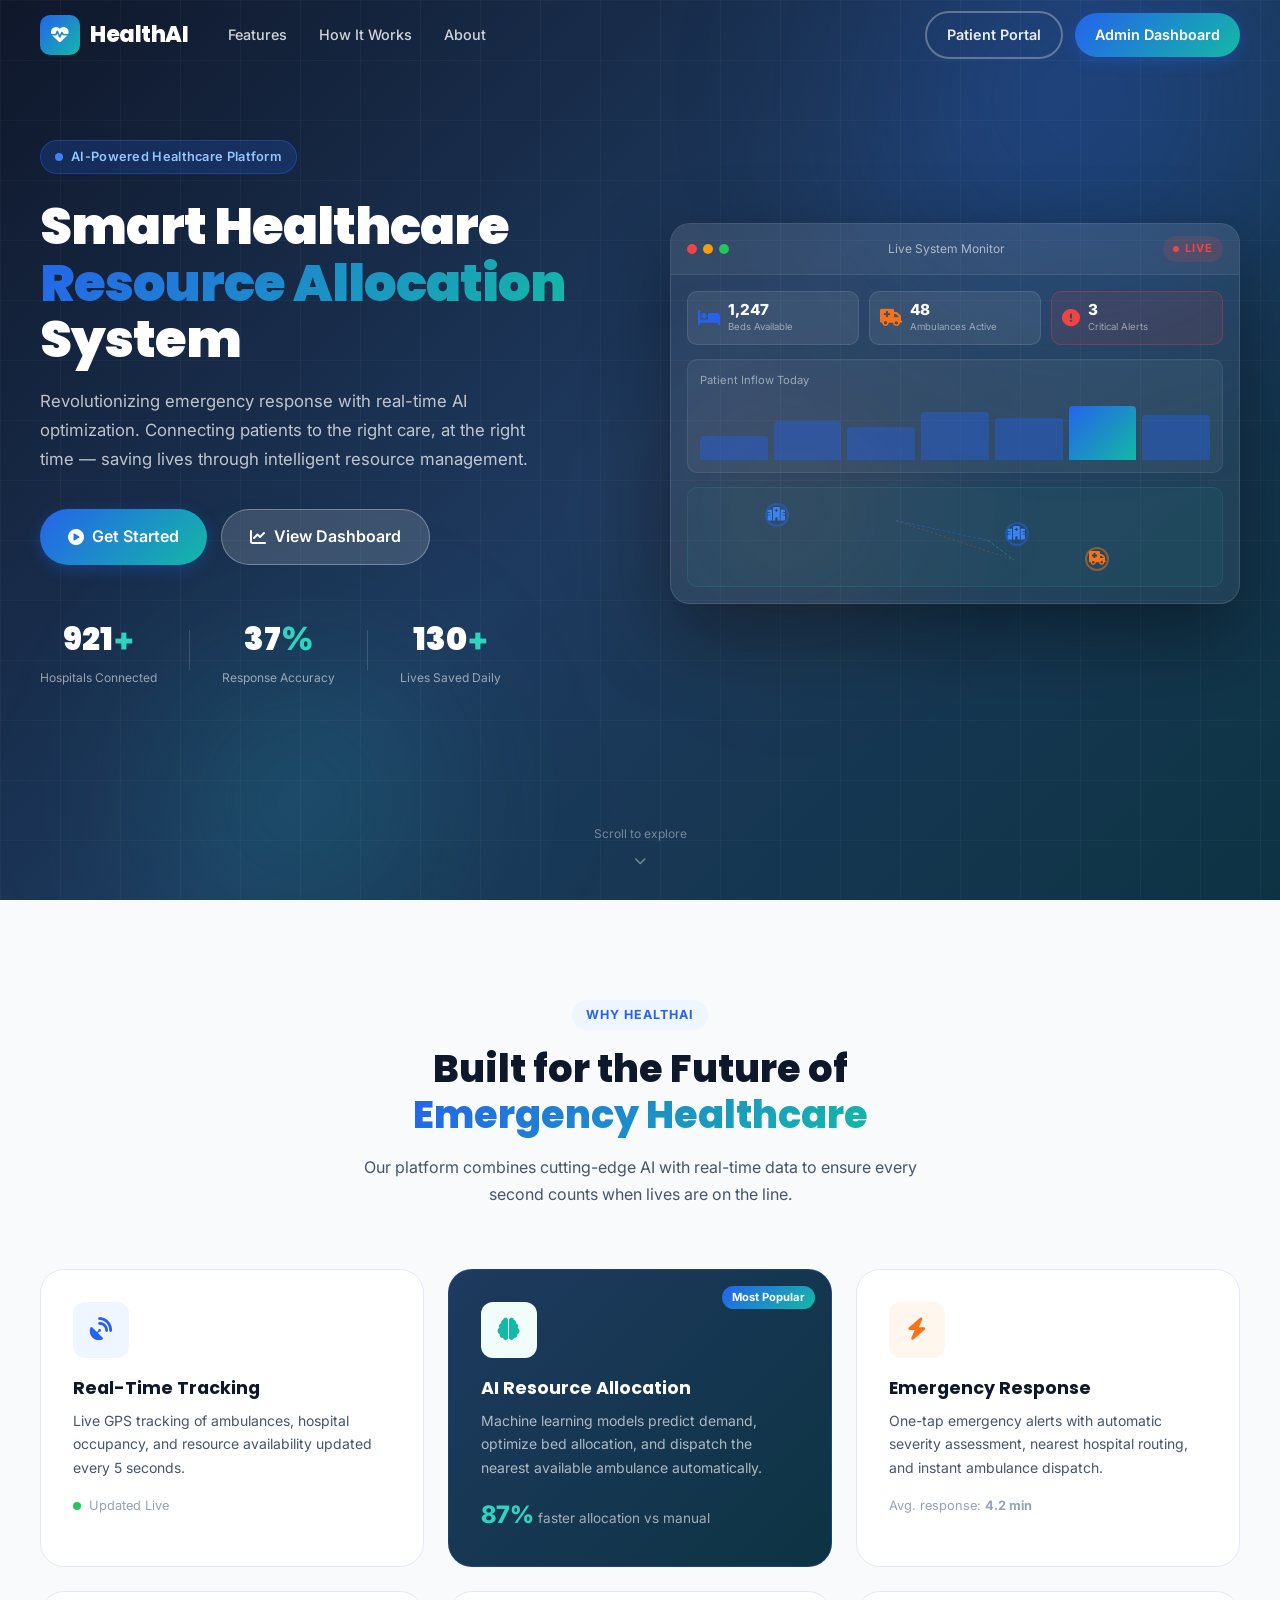
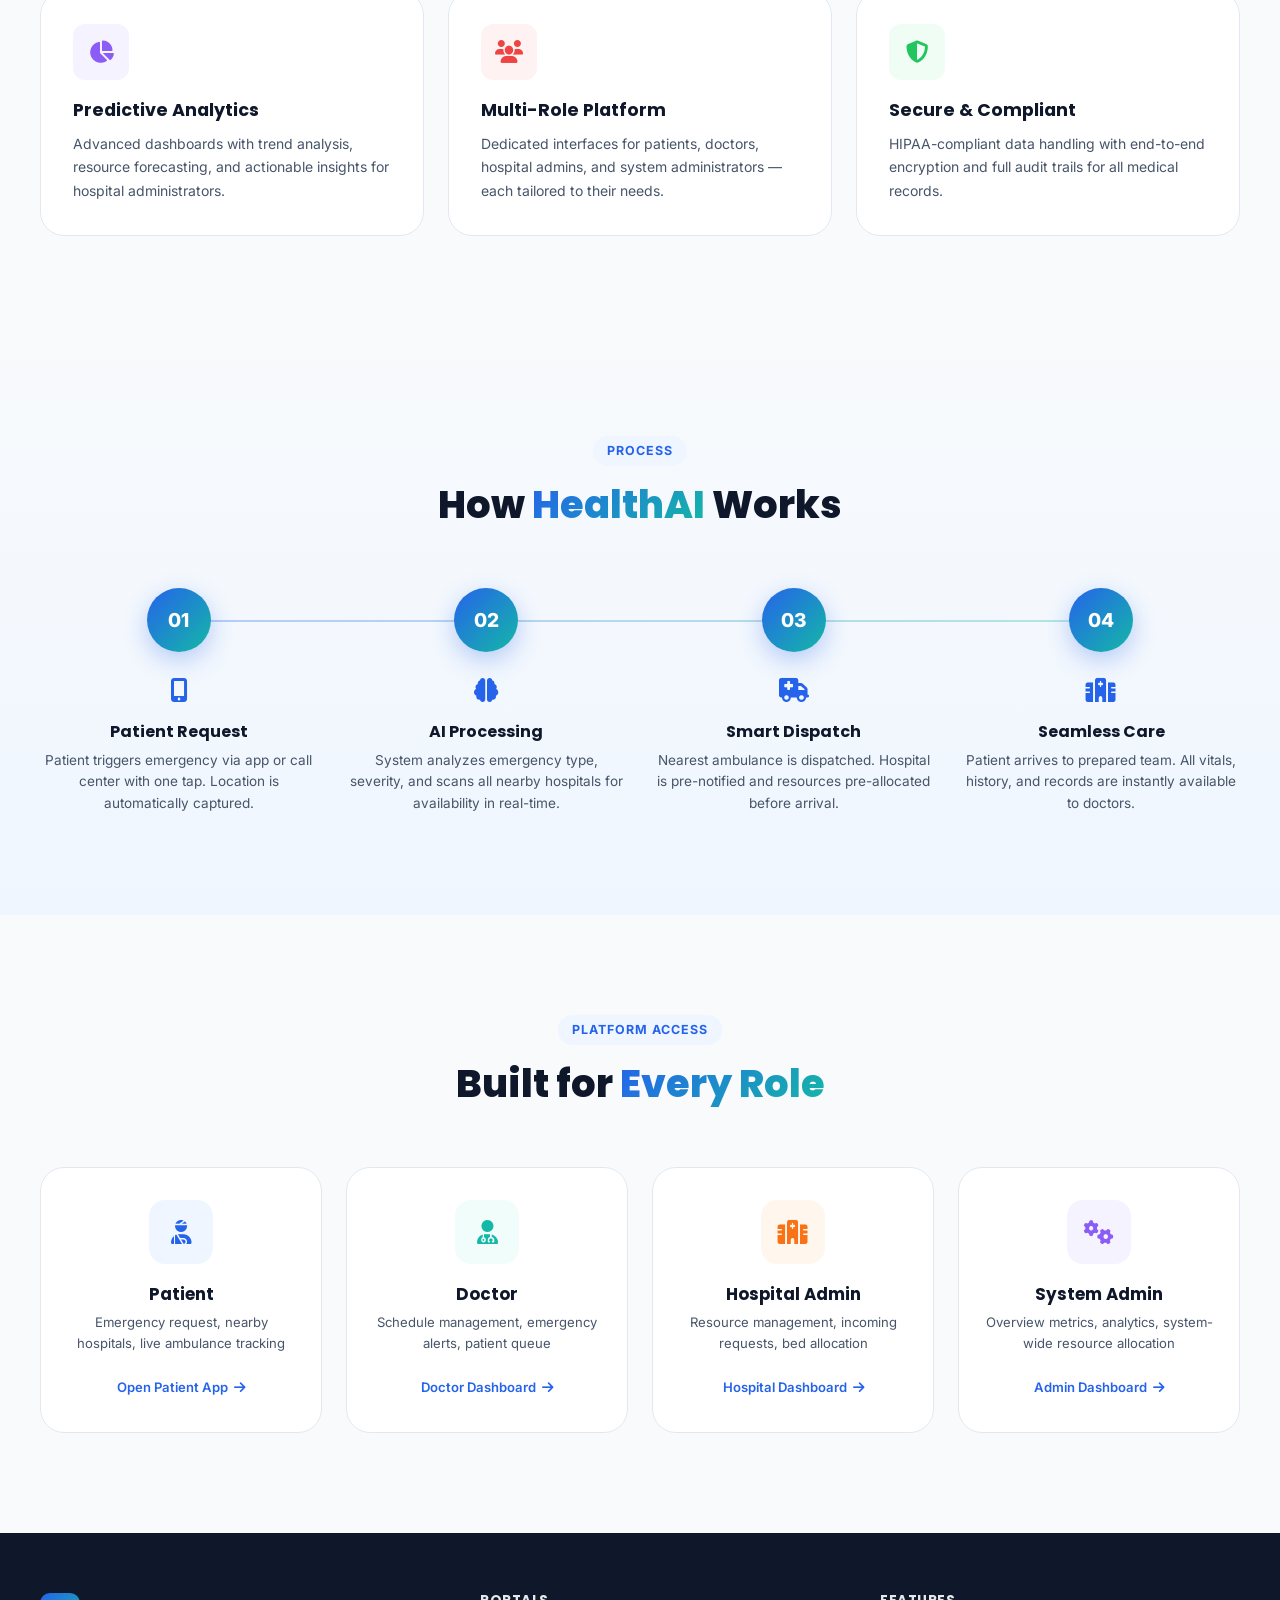
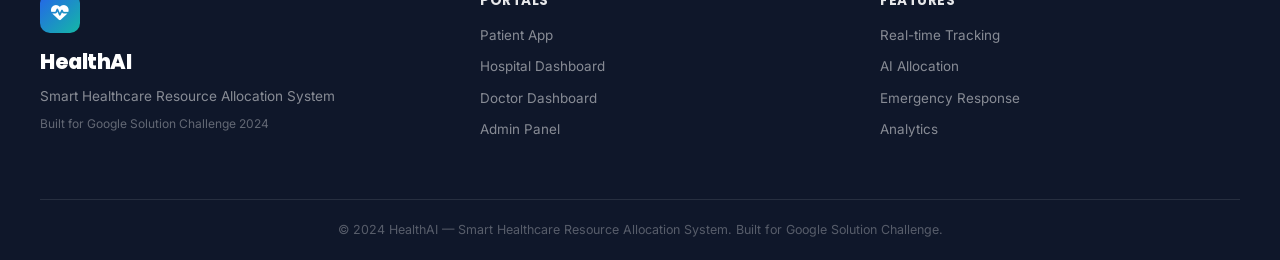
==== index.html @ 49651665 "first command" ====
<!DOCTYPE html>
<html lang="en">
<head>
    <meta charset="UTF-8">
    <meta name="viewport" content="width=device-width, initial-scale=1.0">
    <title>HealthAI | Smart Healthcare Resource Allocation System</title>
    <meta name="description" content="AI-powered healthcare resource allocation system that optimizes hospital beds, ICU units, and ambulance dispatch in real-time.">
    <link href="https://fonts.googleapis.com/css2?family=Inter:wght@300;400;500;600;700;800;900&family=Poppins:wght@400;500;600;700;800&display=swap" rel="stylesheet">
    <link rel="stylesheet" href="https://cdnjs.cloudflare.com/ajax/libs/font-awesome/6.5.0/css/all.min.css">
    <link rel="stylesheet" href="shared.css">
    <link rel="stylesheet" href="landing.css">
</head>
<body>
    <!-- Navigation -->
    <nav class="navbar" id="navbar">
        <div class="nav-container">
            <div class="nav-brand">
                <div class="brand-icon">
                    <i class="fas fa-heartbeat"></i>
                </div>
                <span class="brand-name">HealthAI</span>
            </div>
            <div class="nav-links">
                <a href="#features" class="nav-link">Features</a>
                <a href="#how-it-works" class="nav-link">How It Works</a>
                <a href="#about" class="nav-link">About</a>
            </div>
            <div class="nav-actions">
                <a href="patient.html" class="btn btn-outline">Patient Portal</a>
                <a href="admin-dashboard.html" class="btn btn-primary">Admin Dashboard</a>
            </div>
            <button class="hamburger" id="hamburger" aria-label="Toggle menu">
                <span></span><span></span><span></span>
            </button>
        </div>
    </nav>

    <!-- Hero Section -->
    <section class="hero" id="hero">
        <div class="hero-bg">
            <div class="hero-orb orb-1"></div>
            <div class="hero-orb orb-2"></div>
            <div class="hero-orb orb-3"></div>
            <div class="grid-overlay"></div>
        </div>
        <div class="hero-container">
            <div class="hero-content">
                <div class="hero-badge">
                    <span class="badge-dot"></span>
                    <span>AI-Powered Healthcare Platform</span>
                </div>
                <h1 class="hero-title">
                    Smart Healthcare<br>
                    <span class="gradient-text">Resource Allocation</span><br>
                    System
                </h1>
                <p class="hero-subtitle">
                    Revolutionizing emergency response with real-time AI optimization. 
                    Connecting patients to the right care, at the right time — saving lives through intelligent resource management.
                </p>
                <div class="hero-cta">
                    <a href="patient.html" class="btn btn-primary btn-lg pulse-btn" id="get-started-btn">
                        <i class="fas fa-play-circle"></i>
                        Get Started
                    </a>
                    <a href="admin-dashboard.html" class="btn btn-glass btn-lg" id="view-dashboard-btn">
                        <i class="fas fa-chart-line"></i>
                        View Dashboard
                    </a>
                </div>
                <div class="hero-stats">
                    <div class="stat-item">
                        <span class="stat-number" data-target="2400">0</span><span>+</span>
                        <span class="stat-label">Hospitals Connected</span>
                    </div>
                    <div class="stat-divider"></div>
                    <div class="stat-item">
                        <span class="stat-number" data-target="98">0</span><span>%</span>
                        <span class="stat-label">Response Accuracy</span>
                    </div>
                    <div class="stat-divider"></div>
                    <div class="stat-item">
                        <span class="stat-number" data-target="340">0</span><span>+</span>
                        <span class="stat-label">Lives Saved Daily</span>
                    </div>
                </div>
            </div>
            <div class="hero-visual">
                <div class="dashboard-preview">
                    <div class="preview-header">
                        <div class="preview-dots">
                            <span class="dot red"></span>
                            <span class="dot yellow"></span>
                            <span class="dot green"></span>
                        </div>
                        <span class="preview-title">Live System Monitor</span>
                        <span class="live-badge"><span class="live-pulse"></span>LIVE</span>
                    </div>
                    <div class="preview-body">
                        <div class="preview-cards">
                            <div class="mini-card">
                                <i class="fas fa-bed" style="color:#2563EB"></i>
                                <div>
                                    <div class="mini-val">1,247</div>
                                    <div class="mini-label">Beds Available</div>
                                </div>
                            </div>
                            <div class="mini-card">
                                <i class="fas fa-ambulance" style="color:#F97316"></i>
                                <div>
                                    <div class="mini-val">48</div>
                                    <div class="mini-label">Ambulances Active</div>
                                </div>
                            </div>
                            <div class="mini-card alert-card">
                                <i class="fas fa-exclamation-circle" style="color:#EF4444"></i>
                                <div>
                                    <div class="mini-val">3</div>
                                    <div class="mini-label">Critical Alerts</div>
                                </div>
            </div>
                        </div>
                        <div class="preview-chart-area">
                            <div class="chart-label">Patient Inflow Today</div>
                            <div class="mini-chart">
                                <div class="chart-bar" style="height:40%"></div>
                                <div class="chart-bar" style="height:65%"></div>
                                <div class="chart-bar" style="height:55%"></div>
                                <div class="chart-bar" style="height:80%"></div>
                                <div class="chart-bar" style="height:70%"></div>
                                <div class="chart-bar active" style="height:90%"></div>
                                <div class="chart-bar" style="height:75%"></div>
                            </div>
                        </div>
                        <div class="preview-map">
                            <div class="map-dot dot-a">
                                <div class="map-ring"></div>
                                <i class="fas fa-hospital"></i>
                            </div>
                            <div class="map-dot dot-b">
                                <div class="map-ring"></div>
                                <i class="fas fa-hospital"></i>
                            </div>
                            <div class="map-dot dot-c ambulance-dot">
                                <div class="map-ring amber"></div>
                                <i class="fas fa-ambulance"></i>
                            </div>
                            <svg class="map-lines" viewBox="0 0 300 150">
                                <line x1="60" y1="50" x2="200" y2="80" stroke="#2563EB" stroke-width="1.5" stroke-dasharray="5,3" opacity="0.5"/>
                                <line x1="200" y1="80" x2="240" y2="110" stroke="#14B8A6" stroke-width="1.5" stroke-dasharray="5,3" opacity="0.5"/>
                                <line x1="60" y1="50" x2="240" y2="110" stroke="#F97316" stroke-width="1" stroke-dasharray="3,4" opacity="0.4"/>
                            </svg>
                        </div>
                    </div>
                </div>
            </div>
        </div>
        <div class="scroll-indicator">
            <span>Scroll to explore</span>
            <div class="scroll-arrow">
                <i class="fas fa-chevron-down"></i>
            </div>
        </div>
    </section>

    <!-- Features Section -->
    <section class="features-section" id="features">
        <div class="section-container">
            <div class="section-header">
                <span class="section-tag">Why HealthAI</span>
                <h2 class="section-title">Built for the Future of <span class="gradient-text">Emergency Healthcare</span></h2>
                <p class="section-subtitle">Our platform combines cutting-edge AI with real-time data to ensure every second counts when lives are on the line.</p>
            </div>
            <div class="features-grid">
                <div class="feature-card" id="feature-tracking">
                    <div class="feature-icon blue">
                        <i class="fas fa-satellite-dish"></i>
                    </div>
                    <h3>Real-Time Tracking</h3>
                    <p>Live GPS tracking of ambulances, hospital occupancy, and resource availability updated every 5 seconds.</p>
                    <div class="feature-highlight">
                        <span class="live-dot"></span>
                        <span>Updated Live</span>
                    </div>
                </div>
                <div class="feature-card featured" id="feature-ai">
                    <div class="feature-badge">Most Popular</div>
                    <div class="feature-icon teal">
                        <i class="fas fa-brain"></i>
                    </div>
                    <h3>AI Resource Allocation</h3>
                    <p>Machine learning models predict demand, optimize bed allocation, and dispatch the nearest available ambulance automatically.</p>
                    <div class="feature-metric">
                        <span>87%</span> faster allocation vs manual
                    </div>
                </div>
                <div class="feature-card" id="feature-emergency">
                    <div class="feature-icon orange">
                        <i class="fas fa-bolt"></i>
                    </div>
                    <h3>Emergency Response</h3>
                    <p>One-tap emergency alerts with automatic severity assessment, nearest hospital routing, and instant ambulance dispatch.</p>
                    <div class="feature-highlight">
                        <span>Avg. response: <strong>4.2 min</strong></span>
                    </div>
                </div>
                <div class="feature-card" id="feature-analytics">
                    <div class="feature-icon purple">
                        <i class="fas fa-chart-pie"></i>
                    </div>
                    <h3>Predictive Analytics</h3>
                    <p>Advanced dashboards with trend analysis, resource forecasting, and actionable insights for hospital administrators.</p>
                </div>
                <div class="feature-card" id="feature-multi">
                    <div class="feature-icon red">
                        <i class="fas fa-users"></i>
                    </div>
                    <h3>Multi-Role Platform</h3>
                    <p>Dedicated interfaces for patients, doctors, hospital admins, and system administrators — each tailored to their needs.</p>
                </div>
                <div class="feature-card" id="feature-secure">
                    <div class="feature-icon green">
                        <i class="fas fa-shield-alt"></i>
                    </div>
                    <h3>Secure & Compliant</h3>
                    <p>HIPAA-compliant data handling with end-to-end encryption and full audit trails for all medical records.</p>
                </div>
            </div>
        </div>
    </section>

    <!-- How It Works -->
    <section class="how-it-works" id="how-it-works">
        <div class="section-container">
            <div class="section-header">
                <span class="section-tag">Process</span>
                <h2 class="section-title">How <span class="gradient-text">HealthAI</span> Works</h2>
            </div>
            <div class="steps-container">
                <div class="step-line"></div>
                <div class="step" id="step-1">
                    <div class="step-num">01</div>
                    <div class="step-content">
                        <div class="step-icon"><i class="fas fa-mobile-alt"></i></div>
                        <h3>Patient Request</h3>
                        <p>Patient triggers emergency via app or call center with one tap. Location is automatically captured.</p>
                    </div>
                </div>
                <div class="step" id="step-2">
                    <div class="step-num">02</div>
                    <div class="step-content">
                        <div class="step-icon"><i class="fas fa-brain"></i></div>
                        <h3>AI Processing</h3>
                        <p>System analyzes emergency type, severity, and scans all nearby hospitals for availability in real-time.</p>
                    </div>
                </div>
                <div class="step" id="step-3">
                    <div class="step-num">03</div>
                    <div class="step-content">
                        <div class="step-icon"><i class="fas fa-ambulance"></i></div>
                        <h3>Smart Dispatch</h3>
                        <p>Nearest ambulance is dispatched. Hospital is pre-notified and resources pre-allocated before arrival.</p>
                    </div>
                </div>
                <div class="step" id="step-4">
                    <div class="step-num">04</div>
                    <div class="step-content">
                        <div class="step-icon"><i class="fas fa-hospital"></i></div>
                        <h3>Seamless Care</h3>
                        <p>Patient arrives to prepared team. All vitals, history, and records are instantly available to doctors.</p>
                    </div>
                </div>
            </div>
        </div>
    </section>

    <!-- User Roles Section -->
    <section class="roles-section" id="about">
        <div class="section-container">
            <div class="section-header">
                <span class="section-tag">Platform Access</span>
                <h2 class="section-title">Built for <span class="gradient-text">Every Role</span></h2>
            </div>
            <div class="roles-grid">
                <a href="patient.html" class="role-card" id="role-patient">
                    <div class="role-icon">
                        <i class="fas fa-user-injured"></i>
                    </div>
                    <h3>Patient</h3>
                    <p>Emergency request, nearby hospitals, live ambulance tracking</p>
                    <span class="role-link">Open Patient App <i class="fas fa-arrow-right"></i></span>
                </a>
                <a href="doctor-dashboard.html" class="role-card" id="role-doctor">
                    <div class="role-icon teal">
                        <i class="fas fa-user-md"></i>
                    </div>
                    <h3>Doctor</h3>
                    <p>Schedule management, emergency alerts, patient queue</p>
                    <span class="role-link">Doctor Dashboard <i class="fas fa-arrow-right"></i></span>
                </a>
                <a href="hospital-dashboard.html" class="role-card" id="role-hospital">
                    <div class="role-icon orange">
                        <i class="fas fa-hospital"></i>
                    </div>
                    <h3>Hospital Admin</h3>
                    <p>Resource management, incoming requests, bed allocation</p>
                    <span class="role-link">Hospital Dashboard <i class="fas fa-arrow-right"></i></span>
                </a>
                <a href="admin-dashboard.html" class="role-card" id="role-admin">
                    <div class="role-icon purple">
                        <i class="fas fa-cogs"></i>
                    </div>
                    <h3>System Admin</h3>
                    <p>Overview metrics, analytics, system-wide resource allocation</p>
                    <span class="role-link">Admin Dashboard <i class="fas fa-arrow-right"></i></span>
                </a>
            </div>
        </div>
    </section>

    <!-- Footer -->
    <footer class="footer">
        <div class="footer-container">
            <div class="footer-brand">
                <div class="brand-icon">
                    <i class="fas fa-heartbeat"></i>
                </div>
                <span class="brand-name">HealthAI</span>
                <p>Smart Healthcare Resource Allocation System</p>
                <p class="footer-sub">Built for Google Solution Challenge 2024</p>
            </div>
            <div class="footer-links">
                <div class="footer-col">
                    <h4>Portals</h4>
                    <a href="patient.html">Patient App</a>
                    <a href="hospital-dashboard.html">Hospital Dashboard</a>
                    <a href="doctor-dashboard.html">Doctor Dashboard</a>
                    <a href="admin-dashboard.html">Admin Panel</a>
                </div>
                <div class="footer-col">
                    <h4>Features</h4>
                    <a href="#">Real-time Tracking</a>
                    <a href="#">AI Allocation</a>
                    <a href="#">Emergency Response</a>
                    <a href="#">Analytics</a>
                </div>
            </div>
        </div>
        <div class="footer-bottom">
            <p>© 2024 HealthAI — Smart Healthcare Resource Allocation System. Built for Google Solution Challenge.</p>
        </div>
    </footer>

    <script src="landing.js"></script>
</body>
</html>
---- shared.css ----
/* ============================
   SHARED DESIGN SYSTEM
   HealthAI Platform
   ============================ */

:root {
    --primary: #2563EB;
    --primary-light: #3B82F6;
    --primary-dark: #1D4ED8;
    --primary-bg: #EFF6FF;
    --secondary: #14B8A6;
    --secondary-light: #2DD4BF;
    --secondary-bg: #F0FDFA;
    --accent: #F97316;
    --accent-bg: #FFF7ED;
    --alert: #EF4444;
    --alert-bg: #FEF2F2;
    --success: #22C55E;
    --success-bg: #F0FDF4;
    --warning: #F59E0B;
    --warning-bg: #FFFBEB;
    --purple: #8B5CF6;
    --purple-bg: #F5F3FF;
    --bg: #F8FAFC;
    --bg-card: #FFFFFF;
    --text-primary: #0F172A;
    --text-secondary: #475569;
    --text-muted: #94A3B8;
    --border: #E2E8F0;
    --border-light: #F1F5F9;
    --shadow-sm: 0 1px 3px rgba(0,0,0,0.08), 0 1px 2px rgba(0,0,0,0.04);
    --shadow-md: 0 4px 16px rgba(0,0,0,0.08), 0 2px 8px rgba(0,0,0,0.04);
    --shadow-lg: 0 20px 40px rgba(0,0,0,0.10), 0 8px 20px rgba(0,0,0,0.06);
    --shadow-xl: 0 30px 60px rgba(0,0,0,0.12);
    --radius-sm: 8px;
    --radius-md: 12px;
    --radius-lg: 16px;
    --radius-xl: 24px;
    --radius-full: 9999px;
    --gradient-primary: linear-gradient(135deg, #2563EB 0%, #14B8A6 100%);
    --gradient-hero: linear-gradient(135deg, #0F172A 0%, #1e3a5f 50%, #0d3343 100%);
    --gradient-card: linear-gradient(135deg, rgba(37,99,235,0.05) 0%, rgba(20,184,166,0.05) 100%);
    --sidebar-width: 260px;
    --navbar-height: 70px;
    --transition: all 0.3s cubic-bezier(0.4, 0, 0.2, 1);
}

*, *::before, *::after {
    box-sizing: border-box;
    margin: 0;
    padding: 0;
}

html {
    scroll-behavior: smooth;
}

body {
    font-family: 'Inter', -apple-system, BlinkMacSystemFont, sans-serif;
    background: var(--bg);
    color: var(--text-primary);
    line-height: 1.6;
    -webkit-font-smoothing: antialiased;
}

h1, h2, h3, h4, h5, h6 {
    font-family: 'Poppins', 'Inter', sans-serif;
    font-weight: 700;
    line-height: 1.2;
}

a { text-decoration: none; color: inherit; }

img { max-width: 100%; display: block; }

/* ============================
   BUTTONS
   ============================ */
.btn {
    display: inline-flex;
    align-items: center;
    gap: 8px;
    padding: 10px 20px;
    border-radius: var(--radius-full);
    font-weight: 600;
    font-size: 0.9rem;
    cursor: pointer;
    border: none;
    transition: var(--transition);
    white-space: nowrap;
    font-family: 'Inter', sans-serif;
}

.btn-primary {
    background: var(--gradient-primary);
    color: white;
    box-shadow: 0 4px 15px rgba(37,99,235,0.3);
}

.btn-primary:hover {
    transform: translateY(-2px);
    box-shadow: 0 8px 25px rgba(37,99,235,0.4);
}

.btn-outline {
    background: transparent;
    color: var(--primary);
    border: 2px solid var(--primary);
}

.btn-outline:hover {
    background: var(--primary);
    color: white;
}

.btn-glass {
    background: rgba(255,255,255,0.15);
    color: white;
    border: 1px solid rgba(255,255,255,0.3);
    backdrop-filter: blur(10px);
}

.btn-glass:hover {
    background: rgba(255,255,255,0.25);
    transform: translateY(-2px);
}

.btn-lg {
    padding: 14px 28px;
    font-size: 1rem;
    border-radius: var(--radius-full);
}

.btn-sm {
    padding: 6px 14px;
    font-size: 0.8rem;
}

.btn-danger {
    background: linear-gradient(135deg, #EF4444, #DC2626);
    color: white;
    box-shadow: 0 4px 15px rgba(239,68,68,0.3);
}

.btn-danger:hover {
    transform: translateY(-2px);
    box-shadow: 0 8px 25px rgba(239,68,68,0.45);
}

.btn-success {
    background: linear-gradient(135deg, #22C55E, #16A34A);
    color: white;
    box-shadow: 0 4px 15px rgba(34,197,94,0.3);
}

.btn-teal {
    background: linear-gradient(135deg, #14B8A6, #0D9488);
    color: white;
    box-shadow: 0 4px 15px rgba(20,184,166,0.3);
}

.btn-block {
    width: 100%;
    justify-content: center;
}

/* ============================
   CARDS
   ============================ */
.card {
    background: var(--bg-card);
    border-radius: var(--radius-lg);
    border: 1px solid var(--border);
    box-shadow: var(--shadow-sm);
    padding: 24px;
    transition: var(--transition);
}

.card:hover {
    box-shadow: var(--shadow-md);
    transform: translateY(-2px);
}

/* ============================
   BADGES / STATUS
   ============================ */
.badge {
    display: inline-flex;
    align-items: center;
    gap: 5px;
    padding: 4px 10px;
    border-radius: var(--radius-full);
    font-size: 0.75rem;
    font-weight: 600;
}

.badge-success { background: var(--success-bg); color: #16A34A; }
.badge-warning { background: var(--warning-bg); color: #D97706; }
.badge-danger  { background: var(--alert-bg); color: #DC2626; }
.badge-info    { background: var(--primary-bg); color: var(--primary); }
.badge-live {
    background: rgba(239,68,68,0.1);
    color: #DC2626;
    animation: pulse-badge 2s infinite;
}

@keyframes pulse-badge {
    0%, 100% { opacity: 1; }
    50% { opacity: 0.7; }
}

/* ============================
   LIVE INDICATORS
   ============================ */
.live-badge {
    display: inline-flex;
    align-items: center;
    gap: 6px;
    padding: 4px 10px;
    background: rgba(239,68,68,0.15);
    color: #EF4444;
    border-radius: var(--radius-full);
    font-size: 0.7rem;
    font-weight: 700;
    letter-spacing: 1px;
}

.live-pulse {
    width: 6px;
    height: 6px;
    background: #EF4444;
    border-radius: 50%;
    animation: live-anim 1.2s infinite;
    display: inline-block;
}

@keyframes live-anim {
    0%, 100% { opacity: 1; transform: scale(1); }
    50% { opacity: 0.4; transform: scale(0.7); }
}

/* ============================
   SHARED DASHBOARD LAYOUT
   ============================ */
.dashboard-layout {
    display: flex;
    min-height: 100vh;
    background: var(--bg);
}

/* SIDEBAR */
.sidebar {
    width: var(--sidebar-width);
    background: var(--text-primary);
    color: white;
    display: flex;
    flex-direction: column;
    position: fixed;
    top: 0;
    left: 0;
    height: 100vh;
    z-index: 100;
    transition: var(--transition);
}

.sidebar-brand {
    padding: 24px 20px;
    border-bottom: 1px solid rgba(255,255,255,0.1);
    display: flex;
    align-items: center;
    gap: 12px;
}

.sidebar-brand .brand-icon-sm {
    width: 38px;
    height: 38px;
    background: var(--gradient-primary);
    border-radius: var(--radius-sm);
    display: flex;
    align-items: center;
    justify-content: center;
    font-size: 1rem;
    color: white;
}

.sidebar-brand .brand-text h3 {
    font-size: 1rem;
    font-weight: 700;
    color: white;
}

.sidebar-brand .brand-text p {
    font-size: 0.7rem;
    color: rgba(255,255,255,0.5);
    margin-top: 1px;
}

.sidebar-nav {
    flex: 1;
    padding: 20px 12px;
    overflow-y: auto;
}

.nav-section-label {
    font-size: 0.65rem;
    font-weight: 600;
    text-transform: uppercase;
    letter-spacing: 1.5px;
    color: rgba(255,255,255,0.4);
    padding: 8px 10px 6px;
    margin-top: 12px;
}

.sidebar-link {
    display: flex;
    align-items: center;
    gap: 12px;
    padding: 10px 12px;
    border-radius: var(--radius-md);
    color: rgba(255,255,255,0.7);
    font-size: 0.875rem;
    font-weight: 500;
    transition: var(--transition);
    cursor: pointer;
    margin-bottom: 2px;
    border: none;
    background: none;
    width: 100%;
    text-align: left;
    text-decoration: none;
}

.sidebar-link:hover {
    background: rgba(255,255,255,0.08);
    color: white;
}

.sidebar-link.active {
    background: var(--gradient-primary);
    color: white;
    box-shadow: 0 4px 12px rgba(37,99,235,0.3);
}

.sidebar-link i {
    width: 20px;
    text-align: center;
    font-size: 0.95rem;
}

.sidebar-link .badge-count {
    margin-left: auto;
    background: var(--alert);
    color: white;
    border-radius: var(--radius-full);
    font-size: 0.7rem;
    font-weight: 700;
    padding: 1px 7px;
    min-width: 20px;
    text-align: center;
}

.sidebar-footer {
    padding: 16px 12px;
    border-top: 1px solid rgba(255,255,255,0.1);
}

.sidebar-user {
    display: flex;
    align-items: center;
    gap: 10px;
    padding: 10px;
    border-radius: var(--radius-md);
    cursor: pointer;
    transition: var(--transition);
}

.sidebar-user:hover { background: rgba(255,255,255,0.08); }

.user-avatar {
    width: 36px;
    height: 36px;
    border-radius: 50%;
    background: var(--gradient-primary);
    display: flex;
    align-items: center;
    justify-content: center;
    font-size: 0.875rem;
    font-weight: 700;
    color: white;
    flex-shrink: 0;
}

.user-info h4 {
    font-size: 0.8rem;
    color: white;
    font-weight: 600;
}

.user-info p {
    font-size: 0.7rem;
    color: rgba(255,255,255,0.5);
}

/* MAIN CONTENT */
.main-content {
    margin-left: var(--sidebar-width);
    flex: 1;
    display: flex;
    flex-direction: column;
    min-height: 100vh;
}

/* TOPBAR */
.topbar {
    height: var(--navbar-height);
    background: var(--bg-card);
    border-bottom: 1px solid var(--border);
    display: flex;
    align-items: center;
    justify-content: space-between;
    padding: 0 28px;
    position: sticky;
    top: 0;
    z-index: 50;
}

.topbar-left h2 {
    font-size: 1.2rem;
    font-weight: 700;
    color: var(--text-primary);
}

.topbar-left p {
    font-size: 0.8rem;
    color: var(--text-muted);
}

.topbar-right {
    display: flex;
    align-items: center;
    gap: 12px;
}

.icon-btn {
    width: 38px;
    height: 38px;
    border-radius: var(--radius-md);
    border: 1px solid var(--border);
    background: var(--bg-card);
    display: flex;
    align-items: center;
    justify-content: center;
    cursor: pointer;
    color: var(--text-secondary);
    transition: var(--transition);
    font-size: 0.9rem;
}

.icon-btn:hover {
    background: var(--primary-bg);
    color: var(--primary);
    border-color: var(--primary);
}

.icon-btn.alert-btn {
    position: relative;
}

.notif-dot {
    position: absolute;
    top: 6px;
    right: 6px;
    width: 8px;
    height: 8px;
    background: var(--alert);
    border-radius: 50%;
    border: 2px solid white;
}

/* PAGE CONTENT */
.page-content {
    padding: 28px;
    flex: 1;
}

/* ============================
   METRICS CARDS
   ============================ */
.metrics-grid {
    display: grid;
    grid-template-columns: repeat(auto-fit, minmax(200px, 1fr));
    gap: 20px;
    margin-bottom: 28px;
}

.metric-card {
    background: var(--bg-card);
    border: 1px solid var(--border);
    border-radius: var(--radius-lg);
    padding: 20px 24px;
    display: flex;
    align-items: center;
    gap: 16px;
    box-shadow: var(--shadow-sm);
    transition: var(--transition);
    cursor: default;
}

.metric-card:hover {
    box-shadow: var(--shadow-md);
    transform: translateY(-2px);
}

.metric-icon {
    width: 52px;
    height: 52px;
    border-radius: var(--radius-md);
    display: flex;
    align-items: center;
    justify-content: center;
    font-size: 1.3rem;
    flex-shrink: 0;
}

.metric-icon.blue   { background: var(--primary-bg); color: var(--primary); }
.metric-icon.teal   { background: var(--secondary-bg); color: var(--secondary); }
.metric-icon.orange { background: var(--accent-bg); color: var(--accent); }
.metric-icon.red    { background: var(--alert-bg); color: var(--alert); }
.metric-icon.green  { background: var(--success-bg); color: var(--success); }
.metric-icon.purple { background: var(--purple-bg); color: var(--purple); }

.metric-info .metric-value {
    font-size: 1.8rem;
    font-weight: 800;
    color: var(--text-primary);
    line-height: 1;
}

.metric-info .metric-label {
    font-size: 0.8rem;
    color: var(--text-muted);
    margin-top: 4px;
}

.metric-info .metric-change {
    font-size: 0.75rem;
    font-weight: 600;
    margin-top: 4px;
}

.metric-change.up   { color: var(--success); }
.metric-change.down { color: var(--alert); }

/* ============================
   SECTION HEADERS
   ============================ */
.section-head {
    display: flex;
    align-items: center;
    justify-content: space-between;
    margin-bottom: 16px;
}

.section-head h3 {
    font-size: 1.05rem;
    font-weight: 700;
    color: var(--text-primary);
}

.section-head p {
    font-size: 0.8rem;
    color: var(--text-muted);
    margin-top: 2px;
}

/* ============================
   TABLES
   ============================ */
.data-table {
    width: 100%;
    border-collapse: collapse;
}

.data-table th {
    text-align: left;
    font-size: 0.75rem;
    font-weight: 600;
    text-transform: uppercase;
    letter-spacing: 0.5px;
    color: var(--text-muted);
    padding: 12px 16px;
    border-bottom: 1px solid var(--border);
}

.data-table td {
    padding: 14px 16px;
    font-size: 0.875rem;
    color: var(--text-primary);
    border-bottom: 1px solid var(--border-light);
    vertical-align: middle;
}

.data-table tr:last-child td { border-bottom: none; }

.data-table tr:hover td { background: var(--bg); }

/* ============================
   PROGRESS BARS
   ============================ */
.progress-bar-wrap {
    background: var(--border-light);
    border-radius: var(--radius-full);
    height: 8px;
    overflow: hidden;
}

.progress-bar-fill {
    height: 100%;
    border-radius: var(--radius-full);
    transition: width 1s ease;
}

/* ============================
   FORM ELEMENTS
   ============================ */
.form-group {
    margin-bottom: 18px;
}

.form-group label {
    display: block;
    font-size: 0.85rem;
    font-weight: 600;
    color: var(--text-secondary);
    margin-bottom: 6px;
}

.form-control {
    width: 100%;
    padding: 11px 16px;
    border: 1px solid var(--border);
    border-radius: var(--radius-md);
    font-size: 0.9rem;
    font-family: 'Inter', sans-serif;
    color: var(--text-primary);
    background: var(--bg-card);
    transition: var(--transition);
}

.form-control:focus {
    outline: none;
    border-color: var(--primary);
    box-shadow: 0 0 0 3px rgba(37,99,235,0.1);
}

.form-control::placeholder { color: var(--text-muted); }

select.form-control { cursor: pointer; }

/* ============================
   STATUS INDICATORS
   ============================ */
.status-dot {
    width: 8px;
    height: 8px;
    border-radius: 50%;
    display: inline-block;
    flex-shrink: 0;
}

.status-dot.available { background: var(--success); }
.status-dot.busy      { background: var(--alert); }
.status-dot.moderate  { background: var(--warning); }

/* ============================
   SCROLLBAR
   ============================ */
::-webkit-scrollbar { width: 6px; height: 6px; }
::-webkit-scrollbar-track { background: var(--border-light); }
::-webkit-scrollbar-thumb { background: var(--border); border-radius: var(--radius-full); }
::-webkit-scrollbar-thumb:hover { background: var(--text-muted); }

/* ============================
   GRADIENT TEXT
   ============================ */
.gradient-text {
    background: var(--gradient-primary);
    -webkit-background-clip: text;
    -webkit-text-fill-color: transparent;
    background-clip: text;
}

/* ============================
   ANIMATIONS
   ============================ */
@keyframes fadeInUp {
    from { opacity: 0; transform: translateY(24px); }
    to   { opacity: 1; transform: translateY(0); }
}

@keyframes fadeIn {
    from { opacity: 0; }
    to   { opacity: 1; }
}

@keyframes slideInLeft {
    from { opacity: 0; transform: translateX(-24px); }
    to   { opacity: 1; transform: translateX(0); }
}

@keyframes scaleIn {
    from { opacity: 0; transform: scale(0.92); }
    to   { opacity: 1; transform: scale(1); }
}

.animate-fadeInUp { animation: fadeInUp 0.6s ease both; }
.animate-delay-1  { animation-delay: 0.1s; }
.animate-delay-2  { animation-delay: 0.2s; }
.animate-delay-3  { animation-delay: 0.3s; }
.animate-delay-4  { animation-delay: 0.4s; }

/* ============================
   RESPONSIVE
   ============================ */
@media (max-width: 1024px) {
    .sidebar {
        transform: translateX(-100%);
    }
    .sidebar.open { transform: translateX(0); }
    .main-content { margin-left: 0; }
}

@media (max-width: 768px) {
    .metrics-grid { grid-template-columns: 1fr 1fr; }
    .page-content { padding: 16px; }
}

@media (max-width: 480px) {
    .metrics-grid { grid-template-columns: 1fr; }
}
---- landing.css ----
/* ============================
   LANDING PAGE STYLES
   ============================ */

/* NAVBAR */
.navbar {
    position: fixed;
    top: 0;
    left: 0;
    right: 0;
    z-index: 1000;
    padding: 0 40px;
    height: 70px;
    background: transparent;
    transition: all 0.4s ease;
}

.navbar.scrolled {
    background: rgba(15, 23, 42, 0.95);
    backdrop-filter: blur(20px);
    box-shadow: 0 1px 30px rgba(0,0,0,0.2);
}

.nav-container {
    max-width: 1280px;
    margin: 0 auto;
    height: 100%;
    display: flex;
    align-items: center;
    gap: 40px;
}

.nav-brand {
    display: flex;
    align-items: center;
    gap: 10px;
    text-decoration: none;
}

.brand-icon {
    width: 40px;
    height: 40px;
    background: var(--gradient-primary);
    border-radius: 10px;
    display: flex;
    align-items: center;
    justify-content: center;
    color: white;
    font-size: 1.1rem;
    animation: heartbeat 2s ease-in-out infinite;
}

@keyframes heartbeat {
    0%, 100% { transform: scale(1); }
    14% { transform: scale(1.1); }
    28% { transform: scale(1); }
    42% { transform: scale(1.07); }
    70% { transform: scale(1); }
}

.brand-name {
    font-family: 'Poppins', sans-serif;
    font-weight: 800;
    font-size: 1.4rem;
    color: white;
    letter-spacing: -0.5px;
}

.nav-links {
    display: flex;
    align-items: center;
    gap: 32px;
    flex: 1;
}

.nav-link {
    color: rgba(255,255,255,0.8);
    font-size: 0.9rem;
    font-weight: 500;
    transition: color 0.2s;
}

.nav-link:hover { color: white; }

.nav-actions {
    display: flex;
    align-items: center;
    gap: 12px;
    margin-left: auto;
}

.nav-actions .btn-outline {
    color: rgba(255,255,255,0.9);
    border-color: rgba(255,255,255,0.3);
}

.nav-actions .btn-outline:hover {
    background: rgba(255,255,255,0.15);
    color: white;
    border-color: rgba(255,255,255,0.5);
}

.hamburger {
    display: none;
    flex-direction: column;
    gap: 5px;
    background: none;
    border: none;
    cursor: pointer;
    padding: 5px;
}

.hamburger span {
    display: block;
    width: 24px;
    height: 2px;
    background: white;
    border-radius: 2px;
    transition: var(--transition);
}

/* ============================
   HERO
   ============================ */
.hero {
    min-height: 100vh;
    background: var(--gradient-hero);
    position: relative;
    overflow: hidden;
    display: flex;
    flex-direction: column;
    align-items: center;
}

.hero-bg {
    position: absolute;
    inset: 0;
    overflow: hidden;
}

.hero-orb {
    position: absolute;
    border-radius: 50%;
    filter: blur(80px);
    pointer-events: none;
}

.orb-1 {
    width: 600px;
    height: 600px;
    background: radial-gradient(circle, rgba(37,99,235,0.3) 0%, transparent 70%);
    top: -200px;
    right: -100px;
    animation: float1 8s ease-in-out infinite;
}

.orb-2 {
    width: 400px;
    height: 400px;
    background: radial-gradient(circle, rgba(20,184,166,0.25) 0%, transparent 70%);
    bottom: -100px;
    left: 100px;
    animation: float2 10s ease-in-out infinite;
}

.orb-3 {
    width: 300px;
    height: 300px;
    background: radial-gradient(circle, rgba(249,115,22,0.15) 0%, transparent 70%);
    top: 40%;
    left: 50%;
    animation: float3 6s ease-in-out infinite;
}

@keyframes float1 {
    0%, 100% { transform: translate(0,0); }
    50% { transform: translate(-30px, 40px); }
}
@keyframes float2 {
    0%, 100% { transform: translate(0,0); }
    50% { transform: translate(40px, -30px); }
}
@keyframes float3 {
    0%, 100% { transform: translate(0,0); }
    50% { transform: translate(-20px, 20px); }
}

.grid-overlay {
    position: absolute;
    inset: 0;
    background-image:
        linear-gradient(rgba(255,255,255,0.03) 1px, transparent 1px),
        linear-gradient(90deg, rgba(255,255,255,0.03) 1px, transparent 1px);
    background-size: 60px 60px;
}

.hero-container {
    max-width: 1280px;
    width: 100%;
    margin: 0 auto;
    padding: 140px 40px 80px;
    display: grid;
    grid-template-columns: 1fr 1fr;
    gap: 60px;
    align-items: center;
    position: relative;
    z-index: 2;
}

.hero-content {
    animation: fadeInUp 0.8s ease both;
}

.hero-badge {
    display: inline-flex;
    align-items: center;
    gap: 8px;
    background: rgba(37,99,235,0.2);
    border: 1px solid rgba(37,99,235,0.4);
    color: #93c5fd;
    padding: 6px 14px;
    border-radius: var(--radius-full);
    font-size: 0.8rem;
    font-weight: 600;
    margin-bottom: 24px;
    letter-spacing: 0.3px;
}

.badge-dot {
    width: 8px;
    height: 8px;
    border-radius: 50%;
    background: #3B82F6;
    animation: live-anim 1.5s infinite;
}

.hero-title {
    font-size: clamp(2.2rem, 4vw, 3.5rem);
    font-weight: 900;
    color: white;
    line-height: 1.1;
    margin-bottom: 20px;
    letter-spacing: -1px;
}

.hero-subtitle {
    font-size: 1.05rem;
    color: rgba(255,255,255,0.72);
    line-height: 1.7;
    max-width: 500px;
    margin-bottom: 36px;
}

.hero-cta {
    display: flex;
    gap: 14px;
    flex-wrap: wrap;
    margin-bottom: 48px;
}

.pulse-btn {
    position: relative;
}

.pulse-btn::before {
    content: '';
    position: absolute;
    inset: -4px;
    border-radius: var(--radius-full);
    background: var(--gradient-primary);
    opacity: 0;
    animation: pulse-ring 2s ease-out infinite;
}

@keyframes pulse-ring {
    0%   { transform: scale(1); opacity: 0.4; }
    100% { transform: scale(1.3); opacity: 0; }
}

.hero-stats {
    display: flex;
    align-items: center;
    gap: 32px;
}

.stat-item {
    text-align: center;
}

.stat-number {
    font-size: 2rem;
    font-weight: 900;
    color: white;
    font-family: 'Poppins', sans-serif;
    line-height: 1;
}

.stat-item > span:nth-child(2) {
    font-size: 2rem;
    font-weight: 900;
    color: var(--secondary-light);
}

.stat-label {
    display: block;
    font-size: 0.75rem;
    color: rgba(255,255,255,0.55);
    margin-top: 4px;
}

.stat-divider {
    width: 1px;
    height: 40px;
    background: rgba(255,255,255,0.15);
}

/* Dashboard Preview Card */
.hero-visual {
    animation: fadeInUp 0.8s ease 0.3s both;
}

.dashboard-preview {
    background: rgba(255,255,255,0.06);
    border: 1px solid rgba(255,255,255,0.12);
    border-radius: 20px;
    overflow: hidden;
    backdrop-filter: blur(20px);
    box-shadow: 0 30px 80px rgba(0,0,0,0.4);
}

.preview-header {
    display: flex;
    align-items: center;
    gap: 10px;
    padding: 12px 16px;
    background: rgba(255,255,255,0.05);
    border-bottom: 1px solid rgba(255,255,255,0.08);
}

.preview-dots { display: flex; gap: 6px; }
.dot { width: 10px; height: 10px; border-radius: 50%; }
.dot.red    { background: #EF4444; }
.dot.yellow { background: #F59E0B; }
.dot.green  { background: #22C55E; }

.preview-title {
    font-size: 0.75rem;
    color: rgba(255,255,255,0.6);
    flex: 1;
    text-align: center;
}

.preview-body {
    padding: 16px;
    display: flex;
    flex-direction: column;
    gap: 14px;
}

.preview-cards {
    display: grid;
    grid-template-columns: 1fr 1fr 1fr;
    gap: 10px;
}

.mini-card {
    background: rgba(255,255,255,0.08);
    border: 1px solid rgba(255,255,255,0.1);
    border-radius: 10px;
    padding: 10px;
    display: flex;
    align-items: center;
    gap: 8px;
}

.mini-card i { font-size: 1.1rem; }

.mini-val {
    font-size: 0.95rem;
    font-weight: 800;
    color: white;
    line-height: 1;
}

.mini-label {
    font-size: 0.6rem;
    color: rgba(255,255,255,0.5);
    margin-top: 2px;
}

.alert-card {
    border-color: rgba(239,68,68,0.3);
    background: rgba(239,68,68,0.1);
}

.preview-chart-area {
    background: rgba(255,255,255,0.05);
    border: 1px solid rgba(255,255,255,0.08);
    border-radius: 10px;
    padding: 12px;
}

.chart-label {
    font-size: 0.7rem;
    color: rgba(255,255,255,0.5);
    margin-bottom: 10px;
}

.mini-chart {
    display: flex;
    align-items: flex-end;
    gap: 6px;
    height: 60px;
}

.chart-bar {
    flex: 1;
    background: rgba(37,99,235,0.4);
    border-radius: 4px 4px 0 0;
    transition: height 1s ease;
}

.chart-bar.active { background: var(--gradient-primary); }

.preview-map {
    background: rgba(20,184,166,0.05);
    border: 1px solid rgba(20,184,166,0.15);
    border-radius: 10px;
    height: 100px;
    position: relative;
    overflow: hidden;
}

.map-dot {
    position: absolute;
    display: flex;
    flex-direction: column;
    align-items: center;
    justify-content: center;
    z-index: 2;
}

.map-dot i {
    font-size: 0.85rem;
    color: var(--primary-light);
    z-index: 2;
}

.ambulance-dot i { color: var(--accent); }

.dot-a { left: 15%; top: 20%; }
.dot-b { left: 60%; top: 40%; }
.dot-c { left: 75%; top: 65%; }

.map-ring {
    position: absolute;
    width: 24px;
    height: 24px;
    border: 2px solid rgba(37,99,235,0.5);
    border-radius: 50%;
    animation: ring-pulse 2s ease-out infinite;
}

.map-ring.amber { border-color: rgba(249,115,22,0.5); }

@keyframes ring-pulse {
    0%   { transform: scale(1); opacity: 0.8; }
    100% { transform: scale(2.5); opacity: 0; }
}

.map-lines {
    position: absolute;
    inset: 0;
    width: 100%;
    height: 100%;
}

.scroll-indicator {
    position: absolute;
    bottom: 30px;
    left: 50%;
    transform: translateX(-50%);
    display: flex;
    flex-direction: column;
    align-items: center;
    gap: 8px;
    color: rgba(255,255,255,0.4);
    font-size: 0.75rem;
    animation: fadeIn 1s ease 1.5s both;
}

.scroll-arrow {
    animation: bounce-down 2s ease-in-out infinite;
}

@keyframes bounce-down {
    0%, 100% { transform: translateY(0); }
    50% { transform: translateY(6px); }
}

/* ============================
   FEATURES SECTION
   ============================ */
.features-section {
    padding: 100px 40px;
    background: var(--bg);
}

.section-container {
    max-width: 1280px;
    margin: 0 auto;
}

.section-header {
    text-align: center;
    max-width: 600px;
    margin: 0 auto 60px;
}

.section-tag {
    display: inline-block;
    background: var(--primary-bg);
    color: var(--primary);
    padding: 5px 14px;
    border-radius: var(--radius-full);
    font-size: 0.78rem;
    font-weight: 700;
    text-transform: uppercase;
    letter-spacing: 1px;
    margin-bottom: 16px;
}

.section-title {
    font-size: clamp(1.8rem, 3vw, 2.6rem);
    font-weight: 800;
    color: var(--text-primary);
    line-height: 1.2;
    margin-bottom: 16px;
}

.section-subtitle {
    font-size: 1rem;
    color: var(--text-secondary);
    line-height: 1.7;
}

.features-grid {
    display: grid;
    grid-template-columns: repeat(3, 1fr);
    gap: 24px;
}

.feature-card {
    background: var(--bg-card);
    border: 1px solid var(--border);
    border-radius: var(--radius-xl);
    padding: 32px;
    position: relative;
    transition: var(--transition);
    overflow: hidden;
}

.feature-card::before {
    content: '';
    position: absolute;
    inset: 0;
    background: var(--gradient-card);
    opacity: 0;
    transition: opacity 0.3s;
}

.feature-card:hover {
    transform: translateY(-6px);
    box-shadow: var(--shadow-lg);
    border-color: rgba(37,99,235,0.2);
}

.feature-card:hover::before { opacity: 1; }

.feature-card.featured {
    background: linear-gradient(135deg, #1e3a5f 0%, #0d3343 100%);
    border-color: rgba(37,99,235,0.3);
}

.feature-card.featured h3 { color: white; }
.feature-card.featured p  { color: rgba(255,255,255,0.65); }

.feature-badge {
    position: absolute;
    top: 16px;
    right: 16px;
    background: var(--gradient-primary);
    color: white;
    padding: 3px 10px;
    border-radius: var(--radius-full);
    font-size: 0.7rem;
    font-weight: 700;
}

.feature-icon {
    width: 56px;
    height: 56px;
    border-radius: var(--radius-md);
    display: flex;
    align-items: center;
    justify-content: center;
    font-size: 1.4rem;
    margin-bottom: 20px;
}

.feature-icon.blue   { background: var(--primary-bg); color: var(--primary); }
.feature-icon.teal   { background: var(--secondary-bg); color: var(--secondary); }
.feature-icon.orange { background: var(--accent-bg); color: var(--accent); }
.feature-icon.purple { background: var(--purple-bg); color: var(--purple); }
.feature-icon.red    { background: var(--alert-bg); color: var(--alert); }
.feature-icon.green  { background: var(--success-bg); color: var(--success); }

.feature-card h3 {
    font-size: 1.1rem;
    font-weight: 700;
    color: var(--text-primary);
    margin-bottom: 10px;
}

.feature-card p {
    font-size: 0.875rem;
    color: var(--text-secondary);
    line-height: 1.7;
}

.feature-highlight {
    display: flex;
    align-items: center;
    gap: 8px;
    margin-top: 16px;
    font-size: 0.8rem;
    color: var(--text-muted);
}

.live-dot {
    width: 8px;
    height: 8px;
    border-radius: 50%;
    background: var(--success);
    animation: live-anim 1.2s infinite;
    display: inline-block;
}

.feature-metric {
    margin-top: 16px;
    font-size: 0.85rem;
    color: rgba(255,255,255,0.6);
}

.feature-metric span {
    font-size: 1.5rem;
    font-weight: 800;
    color: var(--secondary-light);
}

/* ============================
   HOW IT WORKS
   ============================ */
.how-it-works {
    padding: 100px 40px;
    background: linear-gradient(180deg, #F8FAFC 0%, #EFF6FF 100%);
}

.steps-container {
    display: grid;
    grid-template-columns: repeat(4, 1fr);
    gap: 30px;
    position: relative;
}

.step-line {
    position: absolute;
    top: 32px;
    left: 12%;
    right: 12%;
    height: 2px;
    background: linear-gradient(90deg, var(--primary), var(--secondary));
    opacity: 0.3;
    z-index: 0;
}

.step {
    text-align: center;
    position: relative;
    z-index: 1;
}

.step-num {
    width: 64px;
    height: 64px;
    border-radius: 50%;
    background: var(--gradient-primary);
    color: white;
    font-size: 1.2rem;
    font-weight: 800;
    display: flex;
    align-items: center;
    justify-content: center;
    margin: 0 auto 20px;
    box-shadow: 0 8px 24px rgba(37,99,235,0.3);
}

.step-content .step-icon {
    font-size: 1.5rem;
    color: var(--primary);
    margin-bottom: 12px;
}

.step-content h3 {
    font-size: 1rem;
    font-weight: 700;
    color: var(--text-primary);
    margin-bottom: 8px;
}

.step-content p {
    font-size: 0.85rem;
    color: var(--text-secondary);
    line-height: 1.6;
}

/* ============================
   ROLES SECTION
   ============================ */
.roles-section {
    padding: 100px 40px;
    background: var(--bg);
}

.roles-grid {
    display: grid;
    grid-template-columns: repeat(4, 1fr);
    gap: 24px;
}

.role-card {
    background: var(--bg-card);
    border: 1px solid var(--border);
    border-radius: var(--radius-xl);
    padding: 32px 24px;
    text-align: center;
    transition: var(--transition);
    cursor: pointer;
    display: block;
    text-decoration: none;
}

.role-card:hover {
    transform: translateY(-8px);
    box-shadow: var(--shadow-lg);
    border-color: var(--primary);
}

.role-icon {
    width: 64px;
    height: 64px;
    border-radius: var(--radius-lg);
    background: var(--primary-bg);
    color: var(--primary);
    display: flex;
    align-items: center;
    justify-content: center;
    font-size: 1.5rem;
    margin: 0 auto 20px;
    transition: var(--transition);
}

.role-icon.teal   { background: var(--secondary-bg); color: var(--secondary); }
.role-icon.orange { background: var(--accent-bg); color: var(--accent); }
.role-icon.purple { background: var(--purple-bg); color: var(--purple); }

.role-card:hover .role-icon {
    transform: scale(1.1);
    box-shadow: 0 8px 24px rgba(37,99,235,0.2);
}

.role-card h3 {
    font-size: 1.05rem;
    font-weight: 700;
    color: var(--text-primary);
    margin-bottom: 8px;
}

.role-card p {
    font-size: 0.82rem;
    color: var(--text-secondary);
    line-height: 1.6;
    margin-bottom: 20px;
}

.role-link {
    display: inline-flex;
    align-items: center;
    gap: 6px;
    font-size: 0.82rem;
    font-weight: 600;
    color: var(--primary);
}

/* ============================
   FOOTER
   ============================ */
.footer {
    background: var(--text-primary);
    color: white;
    padding: 60px 40px 0;
}

.footer-container {
    max-width: 1280px;
    margin: 0 auto;
    display: grid;
    grid-template-columns: 1fr 2fr;
    gap: 60px;
    padding-bottom: 48px;
    border-bottom: 1px solid rgba(255,255,255,0.1);
}

.footer-brand .brand-icon {
    margin-bottom: 12px;
}

.footer-brand .brand-name {
    font-size: 1.3rem;
    display: block;
    margin-bottom: 8px;
}

.footer-brand p {
    font-size: 0.85rem;
    color: rgba(255,255,255,0.5);
    line-height: 1.6;
}

.footer-brand .footer-sub {
    margin-top: 6px;
    font-size: 0.75rem;
    color: rgba(255,255,255,0.35);
}

.footer-links {
    display: grid;
    grid-template-columns: repeat(2, 1fr);
    gap: 40px;
}

.footer-col h4 {
    font-size: 0.85rem;
    font-weight: 700;
    color: rgba(255,255,255,0.9);
    margin-bottom: 16px;
    text-transform: uppercase;
    letter-spacing: 0.5px;
}

.footer-col a {
    display: block;
    font-size: 0.84rem;
    color: rgba(255,255,255,0.5);
    margin-bottom: 10px;
    transition: color 0.2s;
}

.footer-col a:hover { color: rgba(255,255,255,0.9); }

.footer-bottom {
    max-width: 1280px;
    margin: 0 auto;
    padding: 20px 0;
    text-align: center;
    font-size: 0.78rem;
    color: rgba(255,255,255,0.3);
}

/* ============================
   RESPONSIVE
   ============================ */
@media (max-width: 1100px) {
    .features-grid { grid-template-columns: repeat(2, 1fr); }
    .roles-grid    { grid-template-columns: repeat(2, 1fr); }
    .steps-container { grid-template-columns: repeat(2, 1fr); }
    .step-line { display: none; }
}

@media (max-width: 900px) {
    .hero-container {
        grid-template-columns: 1fr;
        text-align: center;
        padding-top: 110px;
    }
    .hero-content { order: 1; }
    .hero-visual  { order: 2; }
    .hero-cta { justify-content: center; }
    .hero-stats { justify-content: center; }
    .hero-subtitle { margin: 0 auto 36px; }
    .nav-links { display: none; }
    .hamburger { display: flex; }
}

@media (max-width: 600px) {
    .navbar { padding: 0 20px; }
    .hero-container { padding: 100px 20px 60px; }
    .features-section, .how-it-works, .roles-section { padding: 60px 20px; }
    .features-grid { grid-template-columns: 1fr; }
    .roles-grid    { grid-template-columns: 1fr; }
    .steps-container { grid-template-columns: 1fr; }
    .footer-container { grid-template-columns: 1fr; gap: 40px; }
    .footer { padding: 40px 20px 0; }
}
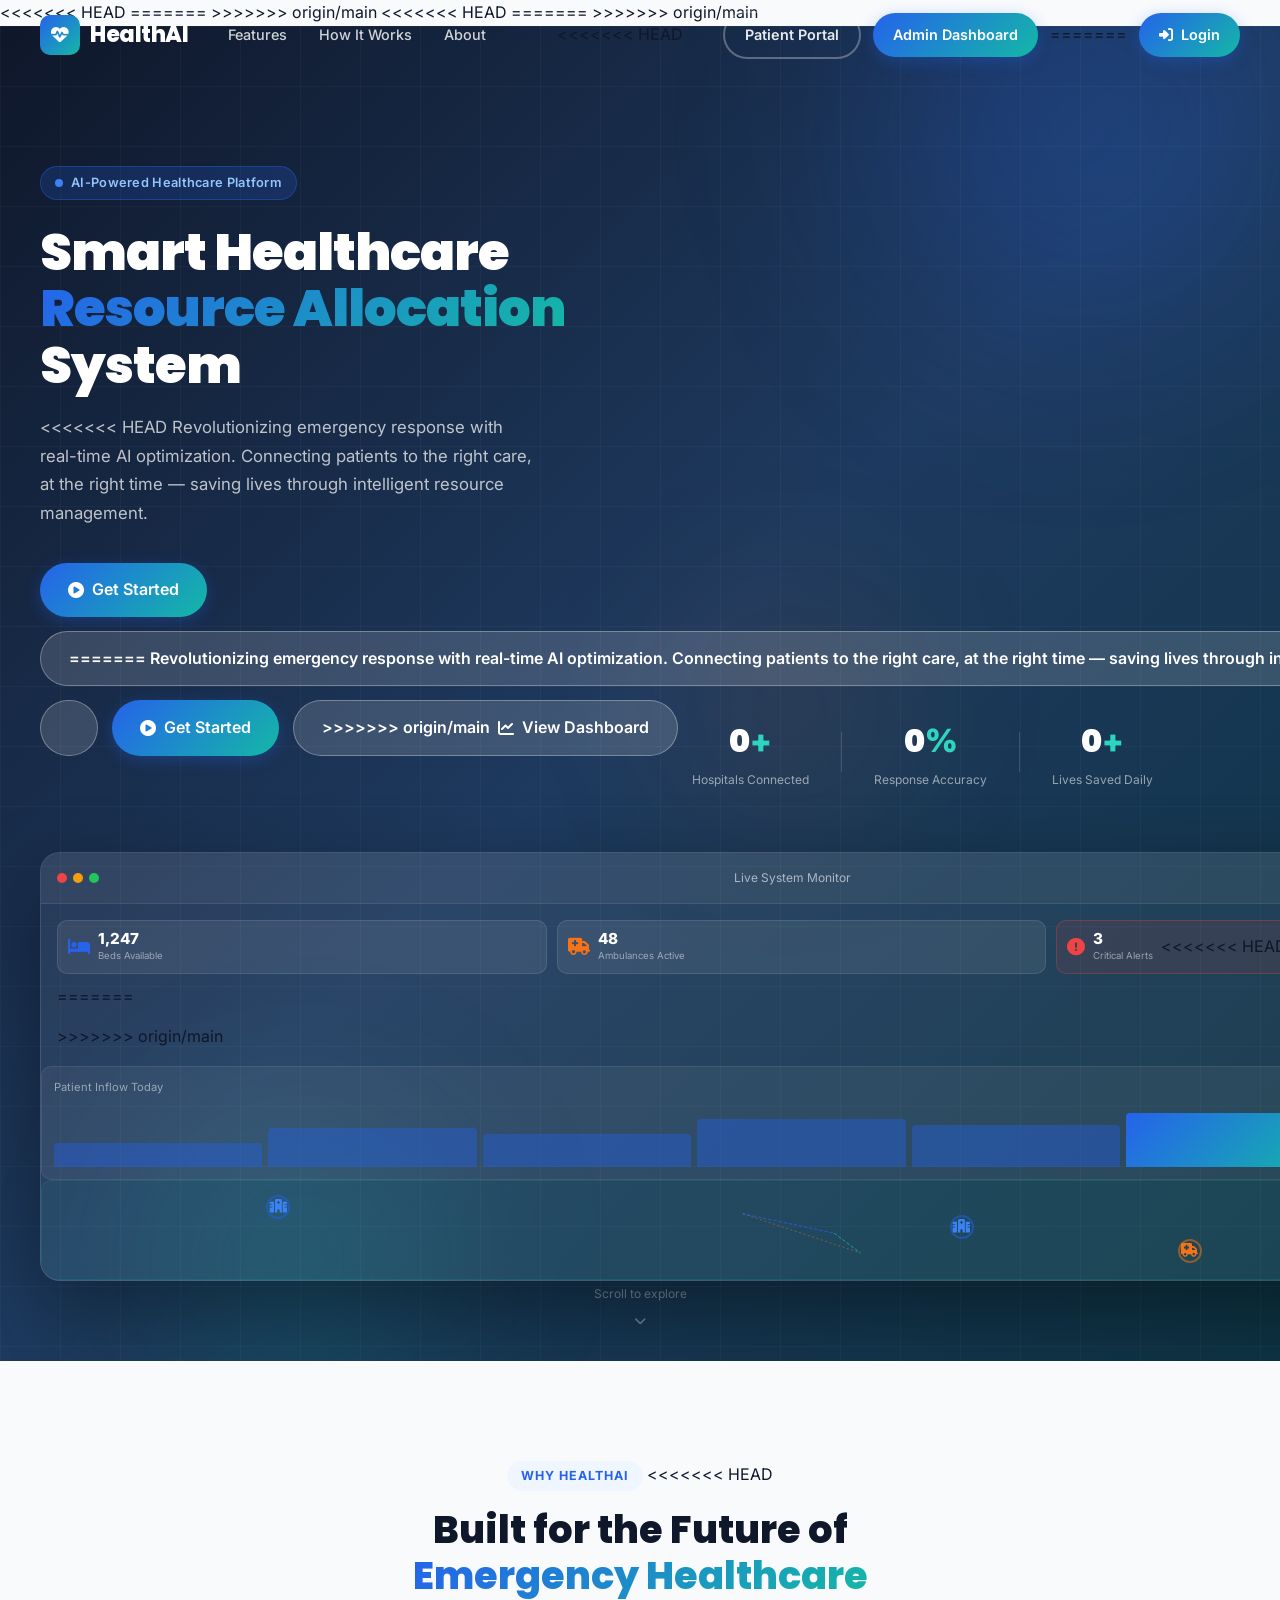
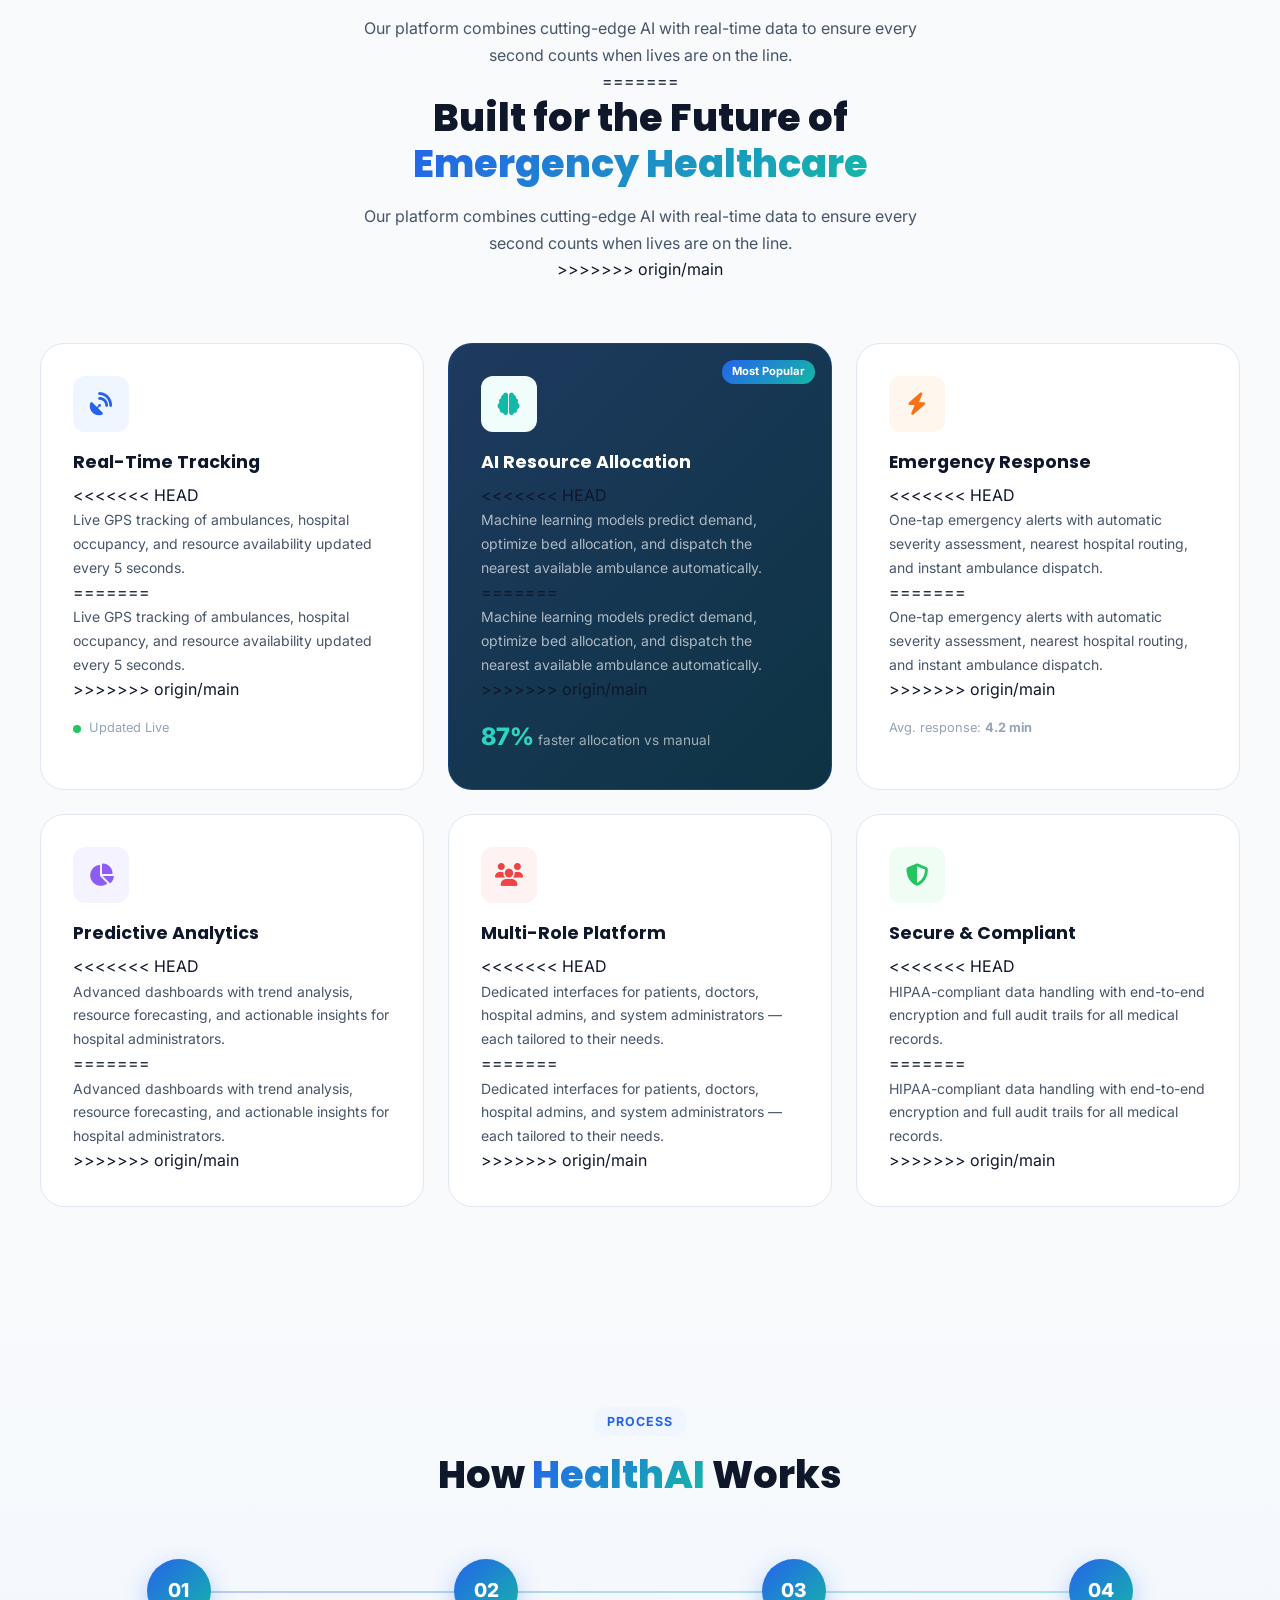
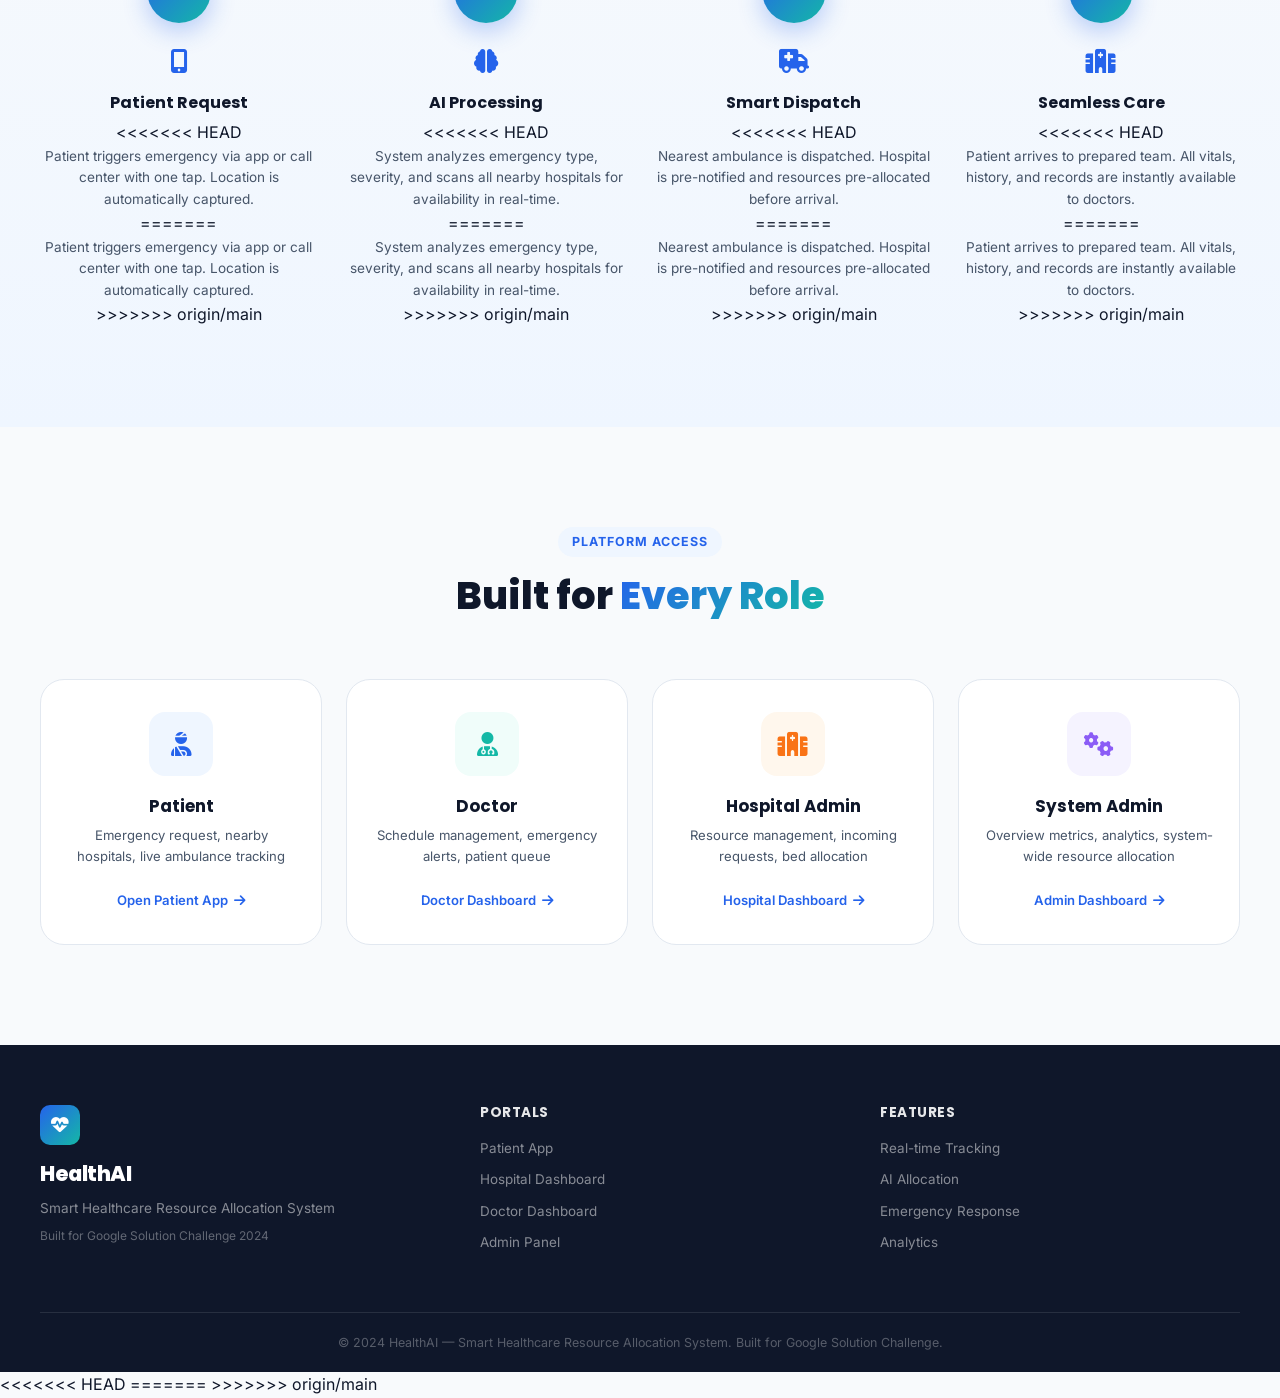
==== commit fedc96b3: "resolveMergeConflict" ====
--- a/index.html
+++ b/index.html
@@ -1,15 +1,34 @@
 <!DOCTYPE html>
 <html lang="en">
+<<<<<<< HEAD
+=======
+
+>>>>>>> origin/main
 <head>
     <meta charset="UTF-8">
     <meta name="viewport" content="width=device-width, initial-scale=1.0">
     <title>HealthAI | Smart Healthcare Resource Allocation System</title>
+<<<<<<< HEAD
     <meta name="description" content="AI-powered healthcare resource allocation system that optimizes hospital beds, ICU units, and ambulance dispatch in real-time.">
     <link href="https://fonts.googleapis.com/css2?family=Inter:wght@300;400;500;600;700;800;900&family=Poppins:wght@400;500;600;700;800&display=swap" rel="stylesheet">
     <link rel="stylesheet" href="https://cdnjs.cloudflare.com/ajax/libs/font-awesome/6.5.0/css/all.min.css">
-    <link rel="stylesheet" href="shared.css">
-    <link rel="stylesheet" href="landing.css">
+    <link rel="stylesheet" href="assets/css/shared.css">
+    <link rel="stylesheet" href="assets/css/landing.css">
 </head>
+=======
+    <meta name="description"
+        content="AI-powered healthcare resource allocation system that optimizes hospital beds, ICU units, and ambulance dispatch in real-time.">
+    <link
+        href="https://fonts.googleapis.com/css2?family=Inter:wght@300;400;500;600;700;800;900&family=Poppins:wght@400;500;600;700;800&display=swap"
+        rel="stylesheet">
+    <link rel="stylesheet" href="https://cdnjs.cloudflare.com/ajax/libs/font-awesome/6.5.0/css/all.min.css">
+    <link rel="stylesheet" href="assets/css/shared.css">
+    <link rel="stylesheet" href="assets/css/landing.css">
+    <link rel="stylesheet" href="assets/css/mobile.css">
+    <script src="assets/js/theme.js"></script>
+</head>
+
+>>>>>>> origin/main
 <body>
     <!-- Navigation -->
     <nav class="navbar" id="navbar">
@@ -25,9 +44,20 @@
                 <a href="#how-it-works" class="nav-link">How It Works</a>
                 <a href="#about" class="nav-link">About</a>
             </div>
+<<<<<<< HEAD
             <div class="nav-actions">
                 <a href="patient.html" class="btn btn-outline">Patient Portal</a>
                 <a href="admin-dashboard.html" class="btn btn-primary">Admin Dashboard</a>
+=======
+            <div class="nav-actions" id="nav-actions">
+                <button class="icon-btn theme-toggle-btn" onclick="toggleTheme()" aria-label="Toggle theme">
+                    <i class="fas fa-moon theme-icon-indicator"></i>
+                </button>
+                <!-- Filled dynamically by auth.js -->
+                <a href="login.html" class="btn btn-primary" id="nav-login-btn">
+                    <i class="fas fa-sign-in-alt"></i> Login
+                </a>
+>>>>>>> origin/main
             </div>
             <button class="hamburger" id="hamburger" aria-label="Toggle menu">
                 <span></span><span></span><span></span>
@@ -55,6 +85,7 @@
                     System
                 </h1>
                 <p class="hero-subtitle">
+<<<<<<< HEAD
                     Revolutionizing emergency response with real-time AI optimization. 
                     Connecting patients to the right care, at the right time — saving lives through intelligent resource management.
                 </p>
@@ -64,6 +95,19 @@
                         Get Started
                     </a>
                     <a href="admin-dashboard.html" class="btn btn-glass btn-lg" id="view-dashboard-btn">
+=======
+                    Revolutionizing emergency response with real-time AI optimization.
+                    Connecting patients to the right care, at the right time — saving lives through intelligent resource
+                    management.
+                </p>
+                <div class="hero-cta">
+                    <a href="#" class="btn btn-primary btn-lg pulse-btn" id="get-started-btn"
+                        onclick="handleHeroStart(event)">
+                        <i class="fas fa-play-circle"></i>
+                        Get Started
+                    </a>
+                    <a href="#" class="btn btn-glass btn-lg" id="view-dashboard-btn" onclick="handleViewDash(event)">
+>>>>>>> origin/main
                         <i class="fas fa-chart-line"></i>
                         View Dashboard
                     </a>
@@ -118,7 +162,11 @@
                                     <div class="mini-val">3</div>
                                     <div class="mini-label">Critical Alerts</div>
                                 </div>
-            </div>
+<<<<<<< HEAD
+            </div>
+=======
+                            </div>
+>>>>>>> origin/main
                         </div>
                         <div class="preview-chart-area">
                             <div class="chart-label">Patient Inflow Today</div>
@@ -146,9 +194,18 @@
                                 <i class="fas fa-ambulance"></i>
                             </div>
                             <svg class="map-lines" viewBox="0 0 300 150">
+<<<<<<< HEAD
                                 <line x1="60" y1="50" x2="200" y2="80" stroke="#2563EB" stroke-width="1.5" stroke-dasharray="5,3" opacity="0.5"/>
                                 <line x1="200" y1="80" x2="240" y2="110" stroke="#14B8A6" stroke-width="1.5" stroke-dasharray="5,3" opacity="0.5"/>
                                 <line x1="60" y1="50" x2="240" y2="110" stroke="#F97316" stroke-width="1" stroke-dasharray="3,4" opacity="0.4"/>
+=======
+                                <line x1="60" y1="50" x2="200" y2="80" stroke="#2563EB" stroke-width="1.5"
+                                    stroke-dasharray="5,3" opacity="0.5" />
+                                <line x1="200" y1="80" x2="240" y2="110" stroke="#14B8A6" stroke-width="1.5"
+                                    stroke-dasharray="5,3" opacity="0.5" />
+                                <line x1="60" y1="50" x2="240" y2="110" stroke="#F97316" stroke-width="1"
+                                    stroke-dasharray="3,4" opacity="0.4" />
+>>>>>>> origin/main
                             </svg>
                         </div>
                     </div>
@@ -168,8 +225,15 @@
         <div class="section-container">
             <div class="section-header">
                 <span class="section-tag">Why HealthAI</span>
+<<<<<<< HEAD
                 <h2 class="section-title">Built for the Future of <span class="gradient-text">Emergency Healthcare</span></h2>
                 <p class="section-subtitle">Our platform combines cutting-edge AI with real-time data to ensure every second counts when lives are on the line.</p>
+=======
+                <h2 class="section-title">Built for the Future of <span class="gradient-text">Emergency
+                        Healthcare</span></h2>
+                <p class="section-subtitle">Our platform combines cutting-edge AI with real-time data to ensure every
+                    second counts when lives are on the line.</p>
+>>>>>>> origin/main
             </div>
             <div class="features-grid">
                 <div class="feature-card" id="feature-tracking">
@@ -177,7 +241,12 @@
                         <i class="fas fa-satellite-dish"></i>
                     </div>
                     <h3>Real-Time Tracking</h3>
+<<<<<<< HEAD
                     <p>Live GPS tracking of ambulances, hospital occupancy, and resource availability updated every 5 seconds.</p>
+=======
+                    <p>Live GPS tracking of ambulances, hospital occupancy, and resource availability updated every 5
+                        seconds.</p>
+>>>>>>> origin/main
                     <div class="feature-highlight">
                         <span class="live-dot"></span>
                         <span>Updated Live</span>
@@ -189,7 +258,12 @@
                         <i class="fas fa-brain"></i>
                     </div>
                     <h3>AI Resource Allocation</h3>
+<<<<<<< HEAD
                     <p>Machine learning models predict demand, optimize bed allocation, and dispatch the nearest available ambulance automatically.</p>
+=======
+                    <p>Machine learning models predict demand, optimize bed allocation, and dispatch the nearest
+                        available ambulance automatically.</p>
+>>>>>>> origin/main
                     <div class="feature-metric">
                         <span>87%</span> faster allocation vs manual
                     </div>
@@ -199,7 +273,12 @@
                         <i class="fas fa-bolt"></i>
                     </div>
                     <h3>Emergency Response</h3>
+<<<<<<< HEAD
                     <p>One-tap emergency alerts with automatic severity assessment, nearest hospital routing, and instant ambulance dispatch.</p>
+=======
+                    <p>One-tap emergency alerts with automatic severity assessment, nearest hospital routing, and
+                        instant ambulance dispatch.</p>
+>>>>>>> origin/main
                     <div class="feature-highlight">
                         <span>Avg. response: <strong>4.2 min</strong></span>
                     </div>
@@ -209,21 +288,36 @@
                         <i class="fas fa-chart-pie"></i>
                     </div>
                     <h3>Predictive Analytics</h3>
+<<<<<<< HEAD
                     <p>Advanced dashboards with trend analysis, resource forecasting, and actionable insights for hospital administrators.</p>
+=======
+                    <p>Advanced dashboards with trend analysis, resource forecasting, and actionable insights for
+                        hospital administrators.</p>
+>>>>>>> origin/main
                 </div>
                 <div class="feature-card" id="feature-multi">
                     <div class="feature-icon red">
                         <i class="fas fa-users"></i>
                     </div>
                     <h3>Multi-Role Platform</h3>
+<<<<<<< HEAD
                     <p>Dedicated interfaces for patients, doctors, hospital admins, and system administrators — each tailored to their needs.</p>
+=======
+                    <p>Dedicated interfaces for patients, doctors, hospital admins, and system administrators — each
+                        tailored to their needs.</p>
+>>>>>>> origin/main
                 </div>
                 <div class="feature-card" id="feature-secure">
                     <div class="feature-icon green">
                         <i class="fas fa-shield-alt"></i>
                     </div>
                     <h3>Secure & Compliant</h3>
+<<<<<<< HEAD
                     <p>HIPAA-compliant data handling with end-to-end encryption and full audit trails for all medical records.</p>
+=======
+                    <p>HIPAA-compliant data handling with end-to-end encryption and full audit trails for all medical
+                        records.</p>
+>>>>>>> origin/main
                 </div>
             </div>
         </div>
@@ -243,7 +337,12 @@
                     <div class="step-content">
                         <div class="step-icon"><i class="fas fa-mobile-alt"></i></div>
                         <h3>Patient Request</h3>
+<<<<<<< HEAD
                         <p>Patient triggers emergency via app or call center with one tap. Location is automatically captured.</p>
+=======
+                        <p>Patient triggers emergency via app or call center with one tap. Location is automatically
+                            captured.</p>
+>>>>>>> origin/main
                     </div>
                 </div>
                 <div class="step" id="step-2">
@@ -251,7 +350,12 @@
                     <div class="step-content">
                         <div class="step-icon"><i class="fas fa-brain"></i></div>
                         <h3>AI Processing</h3>
+<<<<<<< HEAD
                         <p>System analyzes emergency type, severity, and scans all nearby hospitals for availability in real-time.</p>
+=======
+                        <p>System analyzes emergency type, severity, and scans all nearby hospitals for availability in
+                            real-time.</p>
+>>>>>>> origin/main
                     </div>
                 </div>
                 <div class="step" id="step-3">
@@ -259,7 +363,12 @@
                     <div class="step-content">
                         <div class="step-icon"><i class="fas fa-ambulance"></i></div>
                         <h3>Smart Dispatch</h3>
+<<<<<<< HEAD
                         <p>Nearest ambulance is dispatched. Hospital is pre-notified and resources pre-allocated before arrival.</p>
+=======
+                        <p>Nearest ambulance is dispatched. Hospital is pre-notified and resources pre-allocated before
+                            arrival.</p>
+>>>>>>> origin/main
                     </div>
                 </div>
                 <div class="step" id="step-4">
@@ -267,7 +376,12 @@
                     <div class="step-content">
                         <div class="step-icon"><i class="fas fa-hospital"></i></div>
                         <h3>Seamless Care</h3>
+<<<<<<< HEAD
                         <p>Patient arrives to prepared team. All vitals, history, and records are instantly available to doctors.</p>
+=======
+                        <p>Patient arrives to prepared team. All vitals, history, and records are instantly available to
+                            doctors.</p>
+>>>>>>> origin/main
                     </div>
                 </div>
             </div>
@@ -351,6 +465,40 @@
         </div>
     </footer>
 
-    <script src="landing.js"></script>
+<<<<<<< HEAD
+    <script src="assets/js/landing.js"></script>
 </body>
 </html>
+=======
+    <script src="assets/js/auth.js"></script>
+    <script src="assets/js/landing.js"></script>
+    <script>
+        // Update navbar based on auth state
+        document.addEventListener('DOMContentLoaded', () => {
+            HealthAIAuth.renderLandingNav();
+        });
+
+        function handleHeroStart(e) {
+            e.preventDefault();
+            const user = HealthAIAuth.getUser();
+            if (user) {
+                window.location.href = HealthAIAuth.getDashboard(user.role);
+            } else {
+                window.location.href = 'login.html';
+            }
+        }
+
+        function handleViewDash(e) {
+            e.preventDefault();
+            const user = HealthAIAuth.getUser();
+            if (user) {
+                window.location.href = HealthAIAuth.getDashboard(user.role);
+            } else {
+                window.location.href = 'login.html';
+            }
+        }
+    </script>
+</body>
+
+</html>
+>>>>>>> origin/main
--- a/assets/css/shared.css
+++ b/assets/css/shared.css
@@ -0,0 +1,920 @@
+/* ============================
+   SHARED DESIGN SYSTEM
+   HealthAI Platform
+   ============================ */
+
+:root {
+    --primary: #2563EB;
+    --primary-light: #3B82F6;
+    --primary-dark: #1D4ED8;
+    --primary-bg: #EFF6FF;
+    --secondary: #14B8A6;
+    --secondary-light: #2DD4BF;
+    --secondary-bg: #F0FDFA;
+    --accent: #F97316;
+    --accent-bg: #FFF7ED;
+    --alert: #EF4444;
+    --alert-bg: #FEF2F2;
+    --success: #22C55E;
+    --success-bg: #F0FDF4;
+    --warning: #F59E0B;
+    --warning-bg: #FFFBEB;
+    --purple: #8B5CF6;
+    --purple-bg: #F5F3FF;
+    --bg: #F8FAFC;
+    --bg-card: #FFFFFF;
+    --text-primary: #0F172A;
+    --text-secondary: #475569;
+    --text-muted: #94A3B8;
+    --border: #E2E8F0;
+    --border-light: #F1F5F9;
+    --shadow-sm: 0 1px 3px rgba(0, 0, 0, 0.08), 0 1px 2px rgba(0, 0, 0, 0.04);
+    --shadow-md: 0 4px 16px rgba(0, 0, 0, 0.08), 0 2px 8px rgba(0, 0, 0, 0.04);
+    --shadow-lg: 0 20px 40px rgba(0, 0, 0, 0.10), 0 8px 20px rgba(0, 0, 0, 0.06);
+    --shadow-xl: 0 30px 60px rgba(0, 0, 0, 0.12);
+    --radius-sm: 8px;
+    --radius-md: 12px;
+    --radius-lg: 16px;
+    --radius-xl: 24px;
+    --radius-full: 9999px;
+    --gradient-primary: linear-gradient(135deg, #2563EB 0%, #14B8A6 100%);
+    --gradient-hero: linear-gradient(135deg, #0F172A 0%, #1e3a5f 50%, #0d3343 100%);
+    --gradient-card: linear-gradient(135deg, rgba(37, 99, 235, 0.05) 0%, rgba(20, 184, 166, 0.05) 100%);
+    --sidebar-width: 260px;
+    --navbar-height: 70px;
+    --transition: all 0.3s cubic-bezier(0.4, 0, 0.2, 1);
+}
+
+[data-theme="dark"] {
+    --bg: #0F172A;
+    --bg-card: #1E293B;
+    --text-primary: #F8FAFC;
+    --text-secondary: #CBD5E1;
+    --text-muted: #94A3B8;
+    --border: #334155;
+    --border-light: #1E293B;
+    --primary-bg: rgba(37, 99, 235, 0.15);
+    --secondary-bg: rgba(20, 184, 166, 0.15);
+    --accent-bg: rgba(249, 115, 22, 0.15);
+    --alert-bg: rgba(239, 68, 68, 0.15);
+    --success-bg: rgba(34, 197, 94, 0.15);
+    --warning-bg: rgba(245, 158, 11, 0.15);
+    --purple-bg: rgba(139, 92, 246, 0.15);
+    
+    /* Slightly less intense shadows for dark mode */
+    --shadow-sm: 0 1px 3px rgba(0, 0, 0, 0.3);
+    --shadow-md: 0 4px 16px rgba(0, 0, 0, 0.4);
+    --shadow-lg: 0 20px 40px rgba(0, 0, 0, 0.45);
+    --gradient-hero: linear-gradient(135deg, #040810 0%, #0c1c33 50%, #071921 100%);
+}
+
+*,
+*::before,
+*::after {
+    box-sizing: border-box;
+    margin: 0;
+    padding: 0;
+}
+
+html {
+    scroll-behavior: smooth;
+}
+
+body {
+    font-family: 'Inter', -apple-system, BlinkMacSystemFont, sans-serif;
+    background: var(--bg);
+    color: var(--text-primary);
+    line-height: 1.6;
+    -webkit-font-smoothing: antialiased;
+}
+
+h1,
+h2,
+h3,
+h4,
+h5,
+h6 {
+    font-family: 'Poppins', 'Inter', sans-serif;
+    font-weight: 700;
+    line-height: 1.2;
+}
+
+a {
+    text-decoration: none;
+    color: inherit;
+}
+
+img {
+    max-width: 100%;
+    display: block;
+}
+
+/* ============================
+   BUTTONS
+   ============================ */
+.btn {
+    display: inline-flex;
+    align-items: center;
+    gap: 8px;
+    padding: 10px 20px;
+    border-radius: var(--radius-full);
+    font-weight: 600;
+    font-size: 0.9rem;
+    cursor: pointer;
+    border: none;
+    transition: var(--transition);
+    white-space: nowrap;
+    font-family: 'Inter', sans-serif;
+}
+
+.btn-primary {
+    background: var(--gradient-primary);
+    color: white;
+    box-shadow: 0 4px 15px rgba(37, 99, 235, 0.3);
+}
+
+.btn-primary:hover {
+    transform: translateY(-2px);
+    box-shadow: 0 8px 25px rgba(37, 99, 235, 0.4);
+}
+
+.btn-outline {
+    background: transparent;
+    color: var(--primary);
+    border: 2px solid var(--primary);
+}
+
+.btn-outline:hover {
+    background: var(--primary);
+    color: white;
+}
+
+.btn-glass {
+    background: rgba(255, 255, 255, 0.15);
+    color: white;
+    border: 1px solid rgba(255, 255, 255, 0.3);
+    backdrop-filter: blur(10px);
+}
+
+.btn-glass:hover {
+    background: rgba(255, 255, 255, 0.25);
+    transform: translateY(-2px);
+}
+
+.btn-lg {
+    padding: 14px 28px;
+    font-size: 1rem;
+    border-radius: var(--radius-full);
+}
+
+.btn-sm {
+    padding: 6px 14px;
+    font-size: 0.8rem;
+}
+
+.btn-danger {
+    background: linear-gradient(135deg, #EF4444, #DC2626);
+    color: white;
+    box-shadow: 0 4px 15px rgba(239, 68, 68, 0.3);
+}
+
+.btn-danger:hover {
+    transform: translateY(-2px);
+    box-shadow: 0 8px 25px rgba(239, 68, 68, 0.45);
+}
+
+.btn-success {
+    background: linear-gradient(135deg, #22C55E, #16A34A);
+    color: white;
+    box-shadow: 0 4px 15px rgba(34, 197, 94, 0.3);
+}
+
+.btn-teal {
+    background: linear-gradient(135deg, #14B8A6, #0D9488);
+    color: white;
+    box-shadow: 0 4px 15px rgba(20, 184, 166, 0.3);
+}
+
+.btn-block {
+    width: 100%;
+    justify-content: center;
+}
+
+/* ============================
+   CARDS
+   ============================ */
+.card {
+    background: var(--bg-card);
+    border-radius: var(--radius-lg);
+    border: 1px solid var(--border);
+    box-shadow: var(--shadow-sm);
+    padding: 24px;
+    transition: var(--transition);
+}
+
+.card:hover {
+    box-shadow: var(--shadow-md);
+    transform: translateY(-2px);
+}
+
+/* ============================
+   BADGES / STATUS
+   ============================ */
+.badge {
+    display: inline-flex;
+    align-items: center;
+    gap: 5px;
+    padding: 4px 10px;
+    border-radius: var(--radius-full);
+    font-size: 0.75rem;
+    font-weight: 600;
+}
+
+.badge-success {
+    background: var(--success-bg);
+    color: #16A34A;
+}
+
+.badge-warning {
+    background: var(--warning-bg);
+    color: #D97706;
+}
+
+.badge-danger {
+    background: var(--alert-bg);
+    color: #DC2626;
+}
+
+.badge-info {
+    background: var(--primary-bg);
+    color: var(--primary);
+}
+
+.badge-live {
+    background: rgba(239, 68, 68, 0.1);
+    color: #DC2626;
+    animation: pulse-badge 2s infinite;
+}
+
+@keyframes pulse-badge {
+
+    0%,
+    100% {
+        opacity: 1;
+    }
+
+    50% {
+        opacity: 0.7;
+    }
+}
+
+/* ============================
+   LIVE INDICATORS
+   ============================ */
+.live-badge {
+    display: inline-flex;
+    align-items: center;
+    gap: 6px;
+    padding: 4px 10px;
+    background: rgba(239, 68, 68, 0.15);
+    color: #EF4444;
+    border-radius: var(--radius-full);
+    font-size: 0.7rem;
+    font-weight: 700;
+    letter-spacing: 1px;
+}
+
+.live-pulse {
+    width: 6px;
+    height: 6px;
+    background: #EF4444;
+    border-radius: 50%;
+    animation: live-anim 1.2s infinite;
+    display: inline-block;
+}
+
+@keyframes live-anim {
+
+    0%,
+    100% {
+        opacity: 1;
+        transform: scale(1);
+    }
+
+    50% {
+        opacity: 0.4;
+        transform: scale(0.7);
+    }
+}
+
+/* ============================
+   SHARED DASHBOARD LAYOUT
+   ============================ */
+.dashboard-layout {
+    display: flex;
+    min-height: 100vh;
+    background: var(--bg);
+}
+
+/* SIDEBAR */
+.sidebar {
+    width: var(--sidebar-width);
+    background: var(--text-primary);
+    color: white;
+    display: flex;
+    flex-direction: column;
+    position: fixed;
+    top: 0;
+    left: 0;
+    height: 100vh;
+    z-index: 100;
+    transition: var(--transition);
+}
+
+.sidebar-brand {
+    padding: 24px 20px;
+    border-bottom: 1px solid rgba(255, 255, 255, 0.1);
+    display: flex;
+    align-items: center;
+    gap: 12px;
+}
+
+.sidebar-brand .brand-icon-sm {
+    width: 38px;
+    height: 38px;
+    background: var(--gradient-primary);
+    border-radius: var(--radius-sm);
+    display: flex;
+    align-items: center;
+    justify-content: center;
+    font-size: 1rem;
+    color: white;
+}
+
+.sidebar-brand .brand-text h3 {
+    font-size: 1rem;
+    font-weight: 700;
+    color: white;
+}
+
+.sidebar-brand .brand-text p {
+    font-size: 0.7rem;
+    color: rgba(255, 255, 255, 0.5);
+    margin-top: 1px;
+}
+
+.sidebar-nav {
+    flex: 1;
+    padding: 20px 12px;
+    overflow-y: auto;
+}
+
+.nav-section-label {
+    font-size: 0.65rem;
+    font-weight: 600;
+    text-transform: uppercase;
+    letter-spacing: 1.5px;
+    color: rgba(255, 255, 255, 0.4);
+    padding: 8px 10px 6px;
+    margin-top: 12px;
+}
+
+.sidebar-link {
+    display: flex;
+    align-items: center;
+    gap: 12px;
+    padding: 10px 12px;
+    border-radius: var(--radius-md);
+    color: rgba(255, 255, 255, 0.7);
+    font-size: 0.875rem;
+    font-weight: 500;
+    transition: var(--transition);
+    cursor: pointer;
+    margin-bottom: 2px;
+    border: none;
+    background: none;
+    width: 100%;
+    text-align: left;
+    text-decoration: none;
+}
+
+.sidebar-link:hover {
+    background: rgba(255, 255, 255, 0.08);
+    color: white;
+}
+
+.sidebar-link.active {
+    background: var(--gradient-primary);
+    color: white;
+    box-shadow: 0 4px 12px rgba(37, 99, 235, 0.3);
+}
+
+.sidebar-link i {
+    width: 20px;
+    text-align: center;
+    font-size: 0.95rem;
+}
+
+.sidebar-link .badge-count {
+    margin-left: auto;
+    background: var(--alert);
+    color: white;
+    border-radius: var(--radius-full);
+    font-size: 0.7rem;
+    font-weight: 700;
+    padding: 1px 7px;
+    min-width: 20px;
+    text-align: center;
+}
+
+.sidebar-footer {
+    padding: 16px 12px;
+    border-top: 1px solid rgba(255, 255, 255, 0.1);
+}
+
+.sidebar-user {
+    display: flex;
+    align-items: center;
+    gap: 10px;
+    padding: 10px;
+    border-radius: var(--radius-md);
+    cursor: pointer;
+    transition: var(--transition);
+}
+
+.sidebar-user:hover {
+    background: rgba(255, 255, 255, 0.08);
+}
+
+.user-avatar {
+    width: 36px;
+    height: 36px;
+    border-radius: 50%;
+    background: var(--gradient-primary);
+    display: flex;
+    align-items: center;
+    justify-content: center;
+    font-size: 0.875rem;
+    font-weight: 700;
+    color: white;
+    flex-shrink: 0;
+}
+
+.user-info h4 {
+    font-size: 0.8rem;
+    color: white;
+    font-weight: 600;
+}
+
+.user-info p {
+    font-size: 0.7rem;
+    color: rgba(255, 255, 255, 0.5);
+}
+
+/* MAIN CONTENT */
+.main-content {
+    margin-left: var(--sidebar-width);
+    flex: 1;
+    display: flex;
+    flex-direction: column;
+    min-height: 100vh;
+}
+
+/* TOPBAR */
+.topbar {
+    height: var(--navbar-height);
+    background: var(--bg-card);
+    border-bottom: 1px solid var(--border);
+    display: flex;
+    align-items: center;
+    justify-content: space-between;
+    padding: 0 28px;
+    position: sticky;
+    top: 0;
+    z-index: 50;
+}
+
+.topbar-left h2 {
+    font-size: 1.2rem;
+    font-weight: 700;
+    color: var(--text-primary);
+}
+
+.topbar-left p {
+    font-size: 0.8rem;
+    color: var(--text-muted);
+}
+
+.topbar-right {
+    display: flex;
+    align-items: center;
+    gap: 12px;
+}
+
+.icon-btn {
+    width: 38px;
+    height: 38px;
+    border-radius: var(--radius-md);
+    border: 1px solid var(--border);
+    background: var(--bg-card);
+    display: flex;
+    align-items: center;
+    justify-content: center;
+    cursor: pointer;
+    color: var(--text-secondary);
+    transition: var(--transition);
+    font-size: 0.9rem;
+}
+
+.icon-btn:hover {
+    background: var(--primary-bg);
+    color: var(--primary);
+    border-color: var(--primary);
+}
+
+.icon-btn.alert-btn {
+    position: relative;
+}
+
+.notif-dot {
+    position: absolute;
+    top: 6px;
+    right: 6px;
+    width: 8px;
+    height: 8px;
+    background: var(--alert);
+    border-radius: 50%;
+    border: 2px solid white;
+}
+
+/* PAGE CONTENT */
+.page-content {
+    padding: 28px;
+    flex: 1;
+}
+
+/* ============================
+   METRICS CARDS
+   ============================ */
+.metrics-grid {
+    display: grid;
+    grid-template-columns: repeat(auto-fit, minmax(200px, 1fr));
+    gap: 20px;
+    margin-bottom: 28px;
+}
+
+.metric-card {
+    background: var(--bg-card);
+    border: 1px solid var(--border);
+    border-radius: var(--radius-lg);
+    padding: 20px 24px;
+    display: flex;
+    align-items: center;
+    gap: 16px;
+    box-shadow: var(--shadow-sm);
+    transition: var(--transition);
+    cursor: default;
+}
+
+.metric-card:hover {
+    box-shadow: var(--shadow-md);
+    transform: translateY(-2px);
+}
+
+.metric-icon {
+    width: 52px;
+    height: 52px;
+    border-radius: var(--radius-md);
+    display: flex;
+    align-items: center;
+    justify-content: center;
+    font-size: 1.3rem;
+    flex-shrink: 0;
+}
+
+.metric-icon.blue {
+    background: var(--primary-bg);
+    color: var(--primary);
+}
+
+.metric-icon.teal {
+    background: var(--secondary-bg);
+    color: var(--secondary);
+}
+
+.metric-icon.orange {
+    background: var(--accent-bg);
+    color: var(--accent);
+}
+
+.metric-icon.red {
+    background: var(--alert-bg);
+    color: var(--alert);
+}
+
+.metric-icon.green {
+    background: var(--success-bg);
+    color: var(--success);
+}
+
+.metric-icon.purple {
+    background: var(--purple-bg);
+    color: var(--purple);
+}
+
+.metric-info .metric-value {
+    font-size: 1.8rem;
+    font-weight: 800;
+    color: var(--text-primary);
+    line-height: 1;
+}
+
+.metric-info .metric-label {
+    font-size: 0.8rem;
+    color: var(--text-muted);
+    margin-top: 4px;
+}
+
+.metric-info .metric-change {
+    font-size: 0.75rem;
+    font-weight: 600;
+    margin-top: 4px;
+}
+
+.metric-change.up {
+    color: var(--success);
+}
+
+.metric-change.down {
+    color: var(--alert);
+}
+
+/* ============================
+   SECTION HEADERS
+   ============================ */
+.section-head {
+    display: flex;
+    align-items: center;
+    justify-content: space-between;
+    margin-bottom: 16px;
+}
+
+.section-head h3 {
+    font-size: 1.05rem;
+    font-weight: 700;
+    color: var(--text-primary);
+}
+
+.section-head p {
+    font-size: 0.8rem;
+    color: var(--text-muted);
+    margin-top: 2px;
+}
+
+/* ============================
+   TABLES
+   ============================ */
+.data-table {
+    width: 100%;
+    border-collapse: collapse;
+}
+
+.data-table th {
+    text-align: left;
+    font-size: 0.75rem;
+    font-weight: 600;
+    text-transform: uppercase;
+    letter-spacing: 0.5px;
+    color: var(--text-muted);
+    padding: 12px 16px;
+    border-bottom: 1px solid var(--border);
+}
+
+.data-table td {
+    padding: 14px 16px;
+    font-size: 0.875rem;
+    color: var(--text-primary);
+    border-bottom: 1px solid var(--border-light);
+    vertical-align: middle;
+}
+
+.data-table tr:last-child td {
+    border-bottom: none;
+}
+
+.data-table tr:hover td {
+    background: var(--bg);
+}
+
+/* ============================
+   PROGRESS BARS
+   ============================ */
+.progress-bar-wrap {
+    background: var(--border-light);
+    border-radius: var(--radius-full);
+    height: 8px;
+    overflow: hidden;
+}
+
+.progress-bar-fill {
+    height: 100%;
+    border-radius: var(--radius-full);
+    transition: width 1s ease;
+}
+
+/* ============================
+   FORM ELEMENTS
+   ============================ */
+.form-group {
+    margin-bottom: 18px;
+}
+
+.form-group label {
+    display: block;
+    font-size: 0.85rem;
+    font-weight: 600;
+    color: var(--text-secondary);
+    margin-bottom: 6px;
+}
+
+.form-control {
+    width: 100%;
+    padding: 11px 16px;
+    border: 1px solid var(--border);
+    border-radius: var(--radius-md);
+    font-size: 0.9rem;
+    font-family: 'Inter', sans-serif;
+    color: var(--text-primary);
+    background: var(--bg-card);
+    transition: var(--transition);
+}
+
+.form-control:focus {
+    outline: none;
+    border-color: var(--primary);
+    box-shadow: 0 0 0 3px rgba(37, 99, 235, 0.1);
+}
+
+.form-control::placeholder {
+    color: var(--text-muted);
+}
+
+select.form-control {
+    cursor: pointer;
+}
+
+/* ============================
+   STATUS INDICATORS
+   ============================ */
+.status-dot {
+    width: 8px;
+    height: 8px;
+    border-radius: 50%;
+    display: inline-block;
+    flex-shrink: 0;
+}
+
+.status-dot.available {
+    background: var(--success);
+}
+
+.status-dot.busy {
+    background: var(--alert);
+}
+
+.status-dot.moderate {
+    background: var(--warning);
+}
+
+/* ============================
+   SCROLLBAR
+   ============================ */
+::-webkit-scrollbar {
+    width: 6px;
+    height: 6px;
+}
+
+::-webkit-scrollbar-track {
+    background: var(--border-light);
+}
+
+::-webkit-scrollbar-thumb {
+    background: var(--border);
+    border-radius: var(--radius-full);
+}
+
+::-webkit-scrollbar-thumb:hover {
+    background: var(--text-muted);
+}
+
+/* ============================
+   GRADIENT TEXT
+   ============================ */
+.gradient-text {
+    background: var(--gradient-primary);
+    -webkit-background-clip: text;
+    -webkit-text-fill-color: transparent;
+    background-clip: text;
+}
+
+/* ============================
+   ANIMATIONS
+   ============================ */
+@keyframes fadeInUp {
+    from {
+        opacity: 0;
+        transform: translateY(24px);
+    }
+
+    to {
+        opacity: 1;
+        transform: translateY(0);
+    }
+}
+
+@keyframes fadeIn {
+    from {
+        opacity: 0;
+    }
+
+    to {
+        opacity: 1;
+    }
+}
+
+@keyframes slideInLeft {
+    from {
+        opacity: 0;
+        transform: translateX(-24px);
+    }
+
+    to {
+        opacity: 1;
+        transform: translateX(0);
+    }
+}
+
+@keyframes scaleIn {
+    from {
+        opacity: 0;
+        transform: scale(0.92);
+    }
+
+    to {
+        opacity: 1;
+        transform: scale(1);
+    }
+}
+
+.animate-fadeInUp {
+    animation: fadeInUp 0.6s ease both;
+}
+
+.animate-delay-1 {
+    animation-delay: 0.1s;
+}
+
+.animate-delay-2 {
+    animation-delay: 0.2s;
+}
+
+.animate-delay-3 {
+    animation-delay: 0.3s;
+}
+
+.animate-delay-4 {
+    animation-delay: 0.4s;
+}
+
+/* ============================
+   RESPONSIVE
+   ============================ */
+@media (max-width: 1024px) {
+    .sidebar {
+        transform: translateX(-100%);
+    }
+
+    .sidebar.open {
+        transform: translateX(0);
+    }
+
+    .main-content {
+        margin-left: 0;
+    }
+}
+
+@media (max-width: 768px) {
+    .metrics-grid {
+        grid-template-columns: 1fr 1fr;
+    }
+
+    .page-content {
+        padding: 16px;
+    }
+}
+
+@media (max-width: 480px) {
+    .metrics-grid {
+        grid-template-columns: 1fr;
+    }
+}
--- a/assets/css/landing.css
+++ b/assets/css/landing.css
@@ -0,0 +1,1113 @@
+/* ============================
+   LANDING PAGE STYLES
+   ============================ */
+
+/* NAVBAR */
+.navbar {
+    position: fixed;
+    top: 0;
+    left: 0;
+    right: 0;
+    z-index: 1000;
+    padding: 0 40px;
+    height: 70px;
+    background: transparent;
+    transition: all 0.4s ease;
+}
+
+.navbar.scrolled {
+    background: rgba(15, 23, 42, 0.95);
+    backdrop-filter: blur(20px);
+    box-shadow: 0 1px 30px rgba(0, 0, 0, 0.2);
+}
+
+.nav-container {
+    max-width: 1280px;
+    margin: 0 auto;
+    height: 100%;
+    display: flex;
+    align-items: center;
+    gap: 40px;
+}
+
+.nav-brand {
+    display: flex;
+    align-items: center;
+    gap: 10px;
+    text-decoration: none;
+}
+
+.brand-icon {
+    width: 40px;
+    height: 40px;
+    background: var(--gradient-primary);
+    border-radius: 10px;
+    display: flex;
+    align-items: center;
+    justify-content: center;
+    color: white;
+    font-size: 1.1rem;
+    animation: heartbeat 2s ease-in-out infinite;
+}
+
+@keyframes heartbeat {
+
+    0%,
+    100% {
+        transform: scale(1);
+    }
+
+    14% {
+        transform: scale(1.1);
+    }
+
+    28% {
+        transform: scale(1);
+    }
+
+    42% {
+        transform: scale(1.07);
+    }
+
+    70% {
+        transform: scale(1);
+    }
+}
+
+.brand-name {
+    font-family: 'Poppins', sans-serif;
+    font-weight: 800;
+    font-size: 1.4rem;
+    color: white;
+    letter-spacing: -0.5px;
+}
+
+.nav-links {
+    display: flex;
+    align-items: center;
+    gap: 32px;
+    flex: 1;
+}
+
+.nav-link {
+    color: rgba(255, 255, 255, 0.8);
+    font-size: 0.9rem;
+    font-weight: 500;
+    transition: color 0.2s;
+}
+
+.nav-link:hover {
+    color: white;
+}
+
+.nav-actions {
+    display: flex;
+    align-items: center;
+    gap: 12px;
+    margin-left: auto;
+}
+
+.nav-actions .btn-outline {
+    color: rgba(255, 255, 255, 0.9);
+    border-color: rgba(255, 255, 255, 0.3);
+}
+
+.nav-actions .btn-outline:hover {
+    background: rgba(255, 255, 255, 0.15);
+    color: white;
+    border-color: rgba(255, 255, 255, 0.5);
+}
+
+.hamburger {
+    display: none;
+    flex-direction: column;
+    gap: 5px;
+    background: none;
+    border: none;
+    cursor: pointer;
+    padding: 5px;
+}
+
+.hamburger span {
+    display: block;
+    width: 24px;
+    height: 2px;
+    background: white;
+    border-radius: 2px;
+    transition: var(--transition);
+}
+
+/* ============================
+   HERO
+   ============================ */
+.hero {
+    min-height: 100vh;
+    background: var(--gradient-hero);
+    position: relative;
+    overflow: hidden;
+    display: flex;
+    flex-direction: column;
+    align-items: center;
+}
+
+.hero-bg {
+    position: absolute;
+    inset: 0;
+    overflow: hidden;
+}
+
+.hero-orb {
+    position: absolute;
+    border-radius: 50%;
+    filter: blur(80px);
+    pointer-events: none;
+}
+
+.orb-1 {
+    width: 600px;
+    height: 600px;
+    background: radial-gradient(circle, rgba(37, 99, 235, 0.3) 0%, transparent 70%);
+    top: -200px;
+    right: -100px;
+    animation: float1 8s ease-in-out infinite;
+}
+
+.orb-2 {
+    width: 400px;
+    height: 400px;
+    background: radial-gradient(circle, rgba(20, 184, 166, 0.25) 0%, transparent 70%);
+    bottom: -100px;
+    left: 100px;
+    animation: float2 10s ease-in-out infinite;
+}
+
+.orb-3 {
+    width: 300px;
+    height: 300px;
+    background: radial-gradient(circle, rgba(249, 115, 22, 0.15) 0%, transparent 70%);
+    top: 40%;
+    left: 50%;
+    animation: float3 6s ease-in-out infinite;
+}
+
+@keyframes float1 {
+
+    0%,
+    100% {
+        transform: translate(0, 0);
+    }
+
+    50% {
+        transform: translate(-30px, 40px);
+    }
+}
+
+@keyframes float2 {
+
+    0%,
+    100% {
+        transform: translate(0, 0);
+    }
+
+    50% {
+        transform: translate(40px, -30px);
+    }
+}
+
+@keyframes float3 {
+
+    0%,
+    100% {
+        transform: translate(0, 0);
+    }
+
+    50% {
+        transform: translate(-20px, 20px);
+    }
+}
+
+.grid-overlay {
+    position: absolute;
+    inset: 0;
+    background-image:
+        linear-gradient(rgba(255, 255, 255, 0.03) 1px, transparent 1px),
+        linear-gradient(90deg, rgba(255, 255, 255, 0.03) 1px, transparent 1px);
+    background-size: 60px 60px;
+}
+
+.hero-container {
+    max-width: 1280px;
+    width: 100%;
+    margin: 0 auto;
+    padding: 140px 40px 80px;
+    display: grid;
+    grid-template-columns: 1fr 1fr;
+    gap: 60px;
+    align-items: center;
+    position: relative;
+    z-index: 2;
+}
+
+.hero-content {
+    animation: fadeInUp 0.8s ease both;
+}
+
+.hero-badge {
+    display: inline-flex;
+    align-items: center;
+    gap: 8px;
+    background: rgba(37, 99, 235, 0.2);
+    border: 1px solid rgba(37, 99, 235, 0.4);
+    color: #93c5fd;
+    padding: 6px 14px;
+    border-radius: var(--radius-full);
+    font-size: 0.8rem;
+    font-weight: 600;
+    margin-bottom: 24px;
+    letter-spacing: 0.3px;
+}
+
+.badge-dot {
+    width: 8px;
+    height: 8px;
+    border-radius: 50%;
+    background: #3B82F6;
+    animation: live-anim 1.5s infinite;
+}
+
+.hero-title {
+    font-size: clamp(2.2rem, 4vw, 3.5rem);
+    font-weight: 900;
+    color: white;
+    line-height: 1.1;
+    margin-bottom: 20px;
+    letter-spacing: -1px;
+}
+
+.hero-subtitle {
+    font-size: 1.05rem;
+    color: rgba(255, 255, 255, 0.72);
+    line-height: 1.7;
+    max-width: 500px;
+    margin-bottom: 36px;
+}
+
+.hero-cta {
+    display: flex;
+    gap: 14px;
+    flex-wrap: wrap;
+    margin-bottom: 48px;
+}
+
+.pulse-btn {
+    position: relative;
+}
+
+.pulse-btn::before {
+    content: '';
+    position: absolute;
+    inset: -4px;
+    border-radius: var(--radius-full);
+    background: var(--gradient-primary);
+    opacity: 0;
+    animation: pulse-ring 2s ease-out infinite;
+}
+
+@keyframes pulse-ring {
+    0% {
+        transform: scale(1);
+        opacity: 0.4;
+    }
+
+    100% {
+        transform: scale(1.3);
+        opacity: 0;
+    }
+}
+
+.hero-stats {
+    display: flex;
+    align-items: center;
+    gap: 32px;
+}
+
+.stat-item {
+    text-align: center;
+}
+
+.stat-number {
+    font-size: 2rem;
+    font-weight: 900;
+    color: white;
+    font-family: 'Poppins', sans-serif;
+    line-height: 1;
+}
+
+.stat-item>span:nth-child(2) {
+    font-size: 2rem;
+    font-weight: 900;
+    color: var(--secondary-light);
+}
+
+.stat-label {
+    display: block;
+    font-size: 0.75rem;
+    color: rgba(255, 255, 255, 0.55);
+    margin-top: 4px;
+}
+
+.stat-divider {
+    width: 1px;
+    height: 40px;
+    background: rgba(255, 255, 255, 0.15);
+}
+
+/* Dashboard Preview Card */
+.hero-visual {
+    animation: fadeInUp 0.8s ease 0.3s both;
+}
+
+.dashboard-preview {
+    background: rgba(255, 255, 255, 0.06);
+    border: 1px solid rgba(255, 255, 255, 0.12);
+    border-radius: 20px;
+    overflow: hidden;
+    backdrop-filter: blur(20px);
+    box-shadow: 0 30px 80px rgba(0, 0, 0, 0.4);
+}
+
+.preview-header {
+    display: flex;
+    align-items: center;
+    gap: 10px;
+    padding: 12px 16px;
+    background: rgba(255, 255, 255, 0.05);
+    border-bottom: 1px solid rgba(255, 255, 255, 0.08);
+}
+
+.preview-dots {
+    display: flex;
+    gap: 6px;
+}
+
+.dot {
+    width: 10px;
+    height: 10px;
+    border-radius: 50%;
+}
+
+.dot.red {
+    background: #EF4444;
+}
+
+.dot.yellow {
+    background: #F59E0B;
+}
+
+.dot.green {
+    background: #22C55E;
+}
+
+.preview-title {
+    font-size: 0.75rem;
+    color: rgba(255, 255, 255, 0.6);
+    flex: 1;
+    text-align: center;
+}
+
+.preview-body {
+    padding: 16px;
+    display: flex;
+    flex-direction: column;
+    gap: 14px;
+}
+
+.preview-cards {
+    display: grid;
+    grid-template-columns: 1fr 1fr 1fr;
+    gap: 10px;
+}
+
+.mini-card {
+    background: rgba(255, 255, 255, 0.08);
+    border: 1px solid rgba(255, 255, 255, 0.1);
+    border-radius: 10px;
+    padding: 10px;
+    display: flex;
+    align-items: center;
+    gap: 8px;
+}
+
+.mini-card i {
+    font-size: 1.1rem;
+}
+
+.mini-val {
+    font-size: 0.95rem;
+    font-weight: 800;
+    color: white;
+    line-height: 1;
+}
+
+.mini-label {
+    font-size: 0.6rem;
+    color: rgba(255, 255, 255, 0.5);
+    margin-top: 2px;
+}
+
+.alert-card {
+    border-color: rgba(239, 68, 68, 0.3);
+    background: rgba(239, 68, 68, 0.1);
+}
+
+.preview-chart-area {
+    background: rgba(255, 255, 255, 0.05);
+    border: 1px solid rgba(255, 255, 255, 0.08);
+    border-radius: 10px;
+    padding: 12px;
+}
+
+.chart-label {
+    font-size: 0.7rem;
+    color: rgba(255, 255, 255, 0.5);
+    margin-bottom: 10px;
+}
+
+.mini-chart {
+    display: flex;
+    align-items: flex-end;
+    gap: 6px;
+    height: 60px;
+}
+
+.chart-bar {
+    flex: 1;
+    background: rgba(37, 99, 235, 0.4);
+    border-radius: 4px 4px 0 0;
+    transition: height 1s ease;
+}
+
+.chart-bar.active {
+    background: var(--gradient-primary);
+}
+
+.preview-map {
+    background: rgba(20, 184, 166, 0.05);
+    border: 1px solid rgba(20, 184, 166, 0.15);
+    border-radius: 10px;
+    height: 100px;
+    position: relative;
+    overflow: hidden;
+}
+
+.map-dot {
+    position: absolute;
+    display: flex;
+    flex-direction: column;
+    align-items: center;
+    justify-content: center;
+    z-index: 2;
+}
+
+.map-dot i {
+    font-size: 0.85rem;
+    color: var(--primary-light);
+    z-index: 2;
+}
+
+.ambulance-dot i {
+    color: var(--accent);
+}
+
+.dot-a {
+    left: 15%;
+    top: 20%;
+}
+
+.dot-b {
+    left: 60%;
+    top: 40%;
+}
+
+.dot-c {
+    left: 75%;
+    top: 65%;
+}
+
+.map-ring {
+    position: absolute;
+    width: 24px;
+    height: 24px;
+    border: 2px solid rgba(37, 99, 235, 0.5);
+    border-radius: 50%;
+    animation: ring-pulse 2s ease-out infinite;
+}
+
+.map-ring.amber {
+    border-color: rgba(249, 115, 22, 0.5);
+}
+
+@keyframes ring-pulse {
+    0% {
+        transform: scale(1);
+        opacity: 0.8;
+    }
+
+    100% {
+        transform: scale(2.5);
+        opacity: 0;
+    }
+}
+
+.map-lines {
+    position: absolute;
+    inset: 0;
+    width: 100%;
+    height: 100%;
+}
+
+.scroll-indicator {
+    position: absolute;
+    bottom: 30px;
+    left: 50%;
+    transform: translateX(-50%);
+    display: flex;
+    flex-direction: column;
+    align-items: center;
+    gap: 8px;
+    color: rgba(255, 255, 255, 0.4);
+    font-size: 0.75rem;
+    animation: fadeIn 1s ease 1.5s both;
+}
+
+.scroll-arrow {
+    animation: bounce-down 2s ease-in-out infinite;
+}
+
+@keyframes bounce-down {
+
+    0%,
+    100% {
+        transform: translateY(0);
+    }
+
+    50% {
+        transform: translateY(6px);
+    }
+}
+
+/* ============================
+   FEATURES SECTION
+   ============================ */
+.features-section {
+    padding: 100px 40px;
+    background: var(--bg);
+}
+
+.section-container {
+    max-width: 1280px;
+    margin: 0 auto;
+}
+
+.section-header {
+    text-align: center;
+    max-width: 600px;
+    margin: 0 auto 60px;
+}
+
+.section-tag {
+    display: inline-block;
+    background: var(--primary-bg);
+    color: var(--primary);
+    padding: 5px 14px;
+    border-radius: var(--radius-full);
+    font-size: 0.78rem;
+    font-weight: 700;
+    text-transform: uppercase;
+    letter-spacing: 1px;
+    margin-bottom: 16px;
+}
+
+.section-title {
+    font-size: clamp(1.8rem, 3vw, 2.6rem);
+    font-weight: 800;
+    color: var(--text-primary);
+    line-height: 1.2;
+    margin-bottom: 16px;
+}
+
+.section-subtitle {
+    font-size: 1rem;
+    color: var(--text-secondary);
+    line-height: 1.7;
+}
+
+.features-grid {
+    display: grid;
+    grid-template-columns: repeat(3, 1fr);
+    gap: 24px;
+}
+
+.feature-card {
+    background: var(--bg-card);
+    border: 1px solid var(--border);
+    border-radius: var(--radius-xl);
+    padding: 32px;
+    position: relative;
+    transition: var(--transition);
+    overflow: hidden;
+}
+
+.feature-card::before {
+    content: '';
+    position: absolute;
+    inset: 0;
+    background: var(--gradient-card);
+    opacity: 0;
+    transition: opacity 0.3s;
+}
+
+.feature-card:hover {
+    transform: translateY(-6px);
+    box-shadow: var(--shadow-lg);
+    border-color: rgba(37, 99, 235, 0.2);
+}
+
+.feature-card:hover::before {
+    opacity: 1;
+}
+
+.feature-card.featured {
+    background: linear-gradient(135deg, #1e3a5f 0%, #0d3343 100%);
+    border-color: rgba(37, 99, 235, 0.3);
+}
+
+.feature-card.featured h3 {
+    color: white;
+}
+
+.feature-card.featured p {
+    color: rgba(255, 255, 255, 0.65);
+}
+
+.feature-badge {
+    position: absolute;
+    top: 16px;
+    right: 16px;
+    background: var(--gradient-primary);
+    color: white;
+    padding: 3px 10px;
+    border-radius: var(--radius-full);
+    font-size: 0.7rem;
+    font-weight: 700;
+}
+
+.feature-icon {
+    width: 56px;
+    height: 56px;
+    border-radius: var(--radius-md);
+    display: flex;
+    align-items: center;
+    justify-content: center;
+    font-size: 1.4rem;
+    margin-bottom: 20px;
+}
+
+.feature-icon.blue {
+    background: var(--primary-bg);
+    color: var(--primary);
+}
+
+.feature-icon.teal {
+    background: var(--secondary-bg);
+    color: var(--secondary);
+}
+
+.feature-icon.orange {
+    background: var(--accent-bg);
+    color: var(--accent);
+}
+
+.feature-icon.purple {
+    background: var(--purple-bg);
+    color: var(--purple);
+}
+
+.feature-icon.red {
+    background: var(--alert-bg);
+    color: var(--alert);
+}
+
+.feature-icon.green {
+    background: var(--success-bg);
+    color: var(--success);
+}
+
+.feature-card h3 {
+    font-size: 1.1rem;
+    font-weight: 700;
+    color: var(--text-primary);
+    margin-bottom: 10px;
+}
+
+.feature-card p {
+    font-size: 0.875rem;
+    color: var(--text-secondary);
+    line-height: 1.7;
+}
+
+.feature-highlight {
+    display: flex;
+    align-items: center;
+    gap: 8px;
+    margin-top: 16px;
+    font-size: 0.8rem;
+    color: var(--text-muted);
+}
+
+.live-dot {
+    width: 8px;
+    height: 8px;
+    border-radius: 50%;
+    background: var(--success);
+    animation: live-anim 1.2s infinite;
+    display: inline-block;
+}
+
+.feature-metric {
+    margin-top: 16px;
+    font-size: 0.85rem;
+    color: rgba(255, 255, 255, 0.6);
+}
+
+.feature-metric span {
+    font-size: 1.5rem;
+    font-weight: 800;
+    color: var(--secondary-light);
+}
+
+/* ============================
+   HOW IT WORKS
+   ============================ */
+.how-it-works {
+    padding: 100px 40px;
+    background: linear-gradient(180deg, #F8FAFC 0%, #EFF6FF 100%);
+}
+
+.steps-container {
+    display: grid;
+    grid-template-columns: repeat(4, 1fr);
+    gap: 30px;
+    position: relative;
+}
+
+.step-line {
+    position: absolute;
+    top: 32px;
+    left: 12%;
+    right: 12%;
+    height: 2px;
+    background: linear-gradient(90deg, var(--primary), var(--secondary));
+    opacity: 0.3;
+    z-index: 0;
+}
+
+.step {
+    text-align: center;
+    position: relative;
+    z-index: 1;
+}
+
+.step-num {
+    width: 64px;
+    height: 64px;
+    border-radius: 50%;
+    background: var(--gradient-primary);
+    color: white;
+    font-size: 1.2rem;
+    font-weight: 800;
+    display: flex;
+    align-items: center;
+    justify-content: center;
+    margin: 0 auto 20px;
+    box-shadow: 0 8px 24px rgba(37, 99, 235, 0.3);
+}
+
+.step-content .step-icon {
+    font-size: 1.5rem;
+    color: var(--primary);
+    margin-bottom: 12px;
+}
+
+.step-content h3 {
+    font-size: 1rem;
+    font-weight: 700;
+    color: var(--text-primary);
+    margin-bottom: 8px;
+}
+
+.step-content p {
+    font-size: 0.85rem;
+    color: var(--text-secondary);
+    line-height: 1.6;
+}
+
+/* ============================
+   ROLES SECTION
+   ============================ */
+.roles-section {
+    padding: 100px 40px;
+    background: var(--bg);
+}
+
+.roles-grid {
+    display: grid;
+    grid-template-columns: repeat(4, 1fr);
+    gap: 24px;
+}
+
+.role-card {
+    background: var(--bg-card);
+    border: 1px solid var(--border);
+    border-radius: var(--radius-xl);
+    padding: 32px 24px;
+    text-align: center;
+    transition: var(--transition);
+    cursor: pointer;
+    display: block;
+    text-decoration: none;
+}
+
+.role-card:hover {
+    transform: translateY(-8px);
+    box-shadow: var(--shadow-lg);
+    border-color: var(--primary);
+}
+
+.role-icon {
+    width: 64px;
+    height: 64px;
+    border-radius: var(--radius-lg);
+    background: var(--primary-bg);
+    color: var(--primary);
+    display: flex;
+    align-items: center;
+    justify-content: center;
+    font-size: 1.5rem;
+    margin: 0 auto 20px;
+    transition: var(--transition);
+}
+
+.role-icon.teal {
+    background: var(--secondary-bg);
+    color: var(--secondary);
+}
+
+.role-icon.orange {
+    background: var(--accent-bg);
+    color: var(--accent);
+}
+
+.role-icon.purple {
+    background: var(--purple-bg);
+    color: var(--purple);
+}
+
+.role-card:hover .role-icon {
+    transform: scale(1.1);
+    box-shadow: 0 8px 24px rgba(37, 99, 235, 0.2);
+}
+
+.role-card h3 {
+    font-size: 1.05rem;
+    font-weight: 700;
+    color: var(--text-primary);
+    margin-bottom: 8px;
+}
+
+.role-card p {
+    font-size: 0.82rem;
+    color: var(--text-secondary);
+    line-height: 1.6;
+    margin-bottom: 20px;
+}
+
+.role-link {
+    display: inline-flex;
+    align-items: center;
+    gap: 6px;
+    font-size: 0.82rem;
+    font-weight: 600;
+    color: var(--primary);
+}
+
+/* ============================
+   FOOTER
+   ============================ */
+.footer {
+    background: var(--text-primary);
+    color: white;
+    padding: 60px 40px 0;
+}
+
+.footer-container {
+    max-width: 1280px;
+    margin: 0 auto;
+    display: grid;
+    grid-template-columns: 1fr 2fr;
+    gap: 60px;
+    padding-bottom: 48px;
+    border-bottom: 1px solid rgba(255, 255, 255, 0.1);
+}
+
+.footer-brand .brand-icon {
+    margin-bottom: 12px;
+}
+
+.footer-brand .brand-name {
+    font-size: 1.3rem;
+    display: block;
+    margin-bottom: 8px;
+}
+
+.footer-brand p {
+    font-size: 0.85rem;
+    color: rgba(255, 255, 255, 0.5);
+    line-height: 1.6;
+}
+
+.footer-brand .footer-sub {
+    margin-top: 6px;
+    font-size: 0.75rem;
+    color: rgba(255, 255, 255, 0.35);
+}
+
+.footer-links {
+    display: grid;
+    grid-template-columns: repeat(2, 1fr);
+    gap: 40px;
+}
+
+.footer-col h4 {
+    font-size: 0.85rem;
+    font-weight: 700;
+    color: rgba(255, 255, 255, 0.9);
+    margin-bottom: 16px;
+    text-transform: uppercase;
+    letter-spacing: 0.5px;
+}
+
+.footer-col a {
+    display: block;
+    font-size: 0.84rem;
+    color: rgba(255, 255, 255, 0.5);
+    margin-bottom: 10px;
+    transition: color 0.2s;
+}
+
+.footer-col a:hover {
+    color: rgba(255, 255, 255, 0.9);
+}
+
+.footer-bottom {
+    max-width: 1280px;
+    margin: 0 auto;
+    padding: 20px 0;
+    text-align: center;
+    font-size: 0.78rem;
+    color: rgba(255, 255, 255, 0.3);
+}
+
+/* ============================
+   RESPONSIVE
+   ============================ */
+@media (max-width: 1100px) {
+    .features-grid {
+        grid-template-columns: repeat(2, 1fr);
+    }
+
+    .roles-grid {
+        grid-template-columns: repeat(2, 1fr);
+    }
+
+    .steps-container {
+        grid-template-columns: repeat(2, 1fr);
+    }
+
+    .step-line {
+        display: none;
+    }
+}
+
+@media (max-width: 900px) {
+    .hero-container {
+        grid-template-columns: 1fr;
+        text-align: center;
+        padding-top: 110px;
+    }
+
+    .hero-content {
+        order: 1;
+    }
+
+    .hero-visual {
+        order: 2;
+    }
+
+    .hero-cta {
+        justify-content: center;
+    }
+
+    .hero-stats {
+        justify-content: center;
+    }
+
+    .hero-subtitle {
+        margin: 0 auto 36px;
+    }
+
+    .nav-links {
+        display: none;
+    }
+
+    .hamburger {
+        display: flex;
+    }
+}
+
+@media (max-width: 600px) {
+    .navbar {
+        padding: 0 20px;
+    }
+
+    .hero-container {
+        padding: 100px 20px 60px;
+    }
+
+    .features-section,
+    .how-it-works,
+    .roles-section {
+        padding: 60px 20px;
+    }
+
+    .features-grid {
+        grid-template-columns: 1fr;
+    }
+
+    .roles-grid {
+        grid-template-columns: 1fr;
+    }
+
+    .steps-container {
+        grid-template-columns: 1fr;
+    }
+
+    .footer-container {
+        grid-template-columns: 1fr;
+        gap: 40px;
+    }
+
+    .footer {
+        padding: 40px 20px 0;
+    }
+}
--- a/assets/css/shared.css
+++ b/assets/css/shared.css
@@ -0,0 +1,920 @@
+/* ============================
+   SHARED DESIGN SYSTEM
+   HealthAI Platform
+   ============================ */
+
+:root {
+    --primary: #2563EB;
+    --primary-light: #3B82F6;
+    --primary-dark: #1D4ED8;
+    --primary-bg: #EFF6FF;
+    --secondary: #14B8A6;
+    --secondary-light: #2DD4BF;
+    --secondary-bg: #F0FDFA;
+    --accent: #F97316;
+    --accent-bg: #FFF7ED;
+    --alert: #EF4444;
+    --alert-bg: #FEF2F2;
+    --success: #22C55E;
+    --success-bg: #F0FDF4;
+    --warning: #F59E0B;
+    --warning-bg: #FFFBEB;
+    --purple: #8B5CF6;
+    --purple-bg: #F5F3FF;
+    --bg: #F8FAFC;
+    --bg-card: #FFFFFF;
+    --text-primary: #0F172A;
+    --text-secondary: #475569;
+    --text-muted: #94A3B8;
+    --border: #E2E8F0;
+    --border-light: #F1F5F9;
+    --shadow-sm: 0 1px 3px rgba(0, 0, 0, 0.08), 0 1px 2px rgba(0, 0, 0, 0.04);
+    --shadow-md: 0 4px 16px rgba(0, 0, 0, 0.08), 0 2px 8px rgba(0, 0, 0, 0.04);
+    --shadow-lg: 0 20px 40px rgba(0, 0, 0, 0.10), 0 8px 20px rgba(0, 0, 0, 0.06);
+    --shadow-xl: 0 30px 60px rgba(0, 0, 0, 0.12);
+    --radius-sm: 8px;
+    --radius-md: 12px;
+    --radius-lg: 16px;
+    --radius-xl: 24px;
+    --radius-full: 9999px;
+    --gradient-primary: linear-gradient(135deg, #2563EB 0%, #14B8A6 100%);
+    --gradient-hero: linear-gradient(135deg, #0F172A 0%, #1e3a5f 50%, #0d3343 100%);
+    --gradient-card: linear-gradient(135deg, rgba(37, 99, 235, 0.05) 0%, rgba(20, 184, 166, 0.05) 100%);
+    --sidebar-width: 260px;
+    --navbar-height: 70px;
+    --transition: all 0.3s cubic-bezier(0.4, 0, 0.2, 1);
+}
+
+[data-theme="dark"] {
+    --bg: #0F172A;
+    --bg-card: #1E293B;
+    --text-primary: #F8FAFC;
+    --text-secondary: #CBD5E1;
+    --text-muted: #94A3B8;
+    --border: #334155;
+    --border-light: #1E293B;
+    --primary-bg: rgba(37, 99, 235, 0.15);
+    --secondary-bg: rgba(20, 184, 166, 0.15);
+    --accent-bg: rgba(249, 115, 22, 0.15);
+    --alert-bg: rgba(239, 68, 68, 0.15);
+    --success-bg: rgba(34, 197, 94, 0.15);
+    --warning-bg: rgba(245, 158, 11, 0.15);
+    --purple-bg: rgba(139, 92, 246, 0.15);
+    
+    /* Slightly less intense shadows for dark mode */
+    --shadow-sm: 0 1px 3px rgba(0, 0, 0, 0.3);
+    --shadow-md: 0 4px 16px rgba(0, 0, 0, 0.4);
+    --shadow-lg: 0 20px 40px rgba(0, 0, 0, 0.45);
+    --gradient-hero: linear-gradient(135deg, #040810 0%, #0c1c33 50%, #071921 100%);
+}
+
+*,
+*::before,
+*::after {
+    box-sizing: border-box;
+    margin: 0;
+    padding: 0;
+}
+
+html {
+    scroll-behavior: smooth;
+}
+
+body {
+    font-family: 'Inter', -apple-system, BlinkMacSystemFont, sans-serif;
+    background: var(--bg);
+    color: var(--text-primary);
+    line-height: 1.6;
+    -webkit-font-smoothing: antialiased;
+}
+
+h1,
+h2,
+h3,
+h4,
+h5,
+h6 {
+    font-family: 'Poppins', 'Inter', sans-serif;
+    font-weight: 700;
+    line-height: 1.2;
+}
+
+a {
+    text-decoration: none;
+    color: inherit;
+}
+
+img {
+    max-width: 100%;
+    display: block;
+}
+
+/* ============================
+   BUTTONS
+   ============================ */
+.btn {
+    display: inline-flex;
+    align-items: center;
+    gap: 8px;
+    padding: 10px 20px;
+    border-radius: var(--radius-full);
+    font-weight: 600;
+    font-size: 0.9rem;
+    cursor: pointer;
+    border: none;
+    transition: var(--transition);
+    white-space: nowrap;
+    font-family: 'Inter', sans-serif;
+}
+
+.btn-primary {
+    background: var(--gradient-primary);
+    color: white;
+    box-shadow: 0 4px 15px rgba(37, 99, 235, 0.3);
+}
+
+.btn-primary:hover {
+    transform: translateY(-2px);
+    box-shadow: 0 8px 25px rgba(37, 99, 235, 0.4);
+}
+
+.btn-outline {
+    background: transparent;
+    color: var(--primary);
+    border: 2px solid var(--primary);
+}
+
+.btn-outline:hover {
+    background: var(--primary);
+    color: white;
+}
+
+.btn-glass {
+    background: rgba(255, 255, 255, 0.15);
+    color: white;
+    border: 1px solid rgba(255, 255, 255, 0.3);
+    backdrop-filter: blur(10px);
+}
+
+.btn-glass:hover {
+    background: rgba(255, 255, 255, 0.25);
+    transform: translateY(-2px);
+}
+
+.btn-lg {
+    padding: 14px 28px;
+    font-size: 1rem;
+    border-radius: var(--radius-full);
+}
+
+.btn-sm {
+    padding: 6px 14px;
+    font-size: 0.8rem;
+}
+
+.btn-danger {
+    background: linear-gradient(135deg, #EF4444, #DC2626);
+    color: white;
+    box-shadow: 0 4px 15px rgba(239, 68, 68, 0.3);
+}
+
+.btn-danger:hover {
+    transform: translateY(-2px);
+    box-shadow: 0 8px 25px rgba(239, 68, 68, 0.45);
+}
+
+.btn-success {
+    background: linear-gradient(135deg, #22C55E, #16A34A);
+    color: white;
+    box-shadow: 0 4px 15px rgba(34, 197, 94, 0.3);
+}
+
+.btn-teal {
+    background: linear-gradient(135deg, #14B8A6, #0D9488);
+    color: white;
+    box-shadow: 0 4px 15px rgba(20, 184, 166, 0.3);
+}
+
+.btn-block {
+    width: 100%;
+    justify-content: center;
+}
+
+/* ============================
+   CARDS
+   ============================ */
+.card {
+    background: var(--bg-card);
+    border-radius: var(--radius-lg);
+    border: 1px solid var(--border);
+    box-shadow: var(--shadow-sm);
+    padding: 24px;
+    transition: var(--transition);
+}
+
+.card:hover {
+    box-shadow: var(--shadow-md);
+    transform: translateY(-2px);
+}
+
+/* ============================
+   BADGES / STATUS
+   ============================ */
+.badge {
+    display: inline-flex;
+    align-items: center;
+    gap: 5px;
+    padding: 4px 10px;
+    border-radius: var(--radius-full);
+    font-size: 0.75rem;
+    font-weight: 600;
+}
+
+.badge-success {
+    background: var(--success-bg);
+    color: #16A34A;
+}
+
+.badge-warning {
+    background: var(--warning-bg);
+    color: #D97706;
+}
+
+.badge-danger {
+    background: var(--alert-bg);
+    color: #DC2626;
+}
+
+.badge-info {
+    background: var(--primary-bg);
+    color: var(--primary);
+}
+
+.badge-live {
+    background: rgba(239, 68, 68, 0.1);
+    color: #DC2626;
+    animation: pulse-badge 2s infinite;
+}
+
+@keyframes pulse-badge {
+
+    0%,
+    100% {
+        opacity: 1;
+    }
+
+    50% {
+        opacity: 0.7;
+    }
+}
+
+/* ============================
+   LIVE INDICATORS
+   ============================ */
+.live-badge {
+    display: inline-flex;
+    align-items: center;
+    gap: 6px;
+    padding: 4px 10px;
+    background: rgba(239, 68, 68, 0.15);
+    color: #EF4444;
+    border-radius: var(--radius-full);
+    font-size: 0.7rem;
+    font-weight: 700;
+    letter-spacing: 1px;
+}
+
+.live-pulse {
+    width: 6px;
+    height: 6px;
+    background: #EF4444;
+    border-radius: 50%;
+    animation: live-anim 1.2s infinite;
+    display: inline-block;
+}
+
+@keyframes live-anim {
+
+    0%,
+    100% {
+        opacity: 1;
+        transform: scale(1);
+    }
+
+    50% {
+        opacity: 0.4;
+        transform: scale(0.7);
+    }
+}
+
+/* ============================
+   SHARED DASHBOARD LAYOUT
+   ============================ */
+.dashboard-layout {
+    display: flex;
+    min-height: 100vh;
+    background: var(--bg);
+}
+
+/* SIDEBAR */
+.sidebar {
+    width: var(--sidebar-width);
+    background: var(--text-primary);
+    color: white;
+    display: flex;
+    flex-direction: column;
+    position: fixed;
+    top: 0;
+    left: 0;
+    height: 100vh;
+    z-index: 100;
+    transition: var(--transition);
+}
+
+.sidebar-brand {
+    padding: 24px 20px;
+    border-bottom: 1px solid rgba(255, 255, 255, 0.1);
+    display: flex;
+    align-items: center;
+    gap: 12px;
+}
+
+.sidebar-brand .brand-icon-sm {
+    width: 38px;
+    height: 38px;
+    background: var(--gradient-primary);
+    border-radius: var(--radius-sm);
+    display: flex;
+    align-items: center;
+    justify-content: center;
+    font-size: 1rem;
+    color: white;
+}
+
+.sidebar-brand .brand-text h3 {
+    font-size: 1rem;
+    font-weight: 700;
+    color: white;
+}
+
+.sidebar-brand .brand-text p {
+    font-size: 0.7rem;
+    color: rgba(255, 255, 255, 0.5);
+    margin-top: 1px;
+}
+
+.sidebar-nav {
+    flex: 1;
+    padding: 20px 12px;
+    overflow-y: auto;
+}
+
+.nav-section-label {
+    font-size: 0.65rem;
+    font-weight: 600;
+    text-transform: uppercase;
+    letter-spacing: 1.5px;
+    color: rgba(255, 255, 255, 0.4);
+    padding: 8px 10px 6px;
+    margin-top: 12px;
+}
+
+.sidebar-link {
+    display: flex;
+    align-items: center;
+    gap: 12px;
+    padding: 10px 12px;
+    border-radius: var(--radius-md);
+    color: rgba(255, 255, 255, 0.7);
+    font-size: 0.875rem;
+    font-weight: 500;
+    transition: var(--transition);
+    cursor: pointer;
+    margin-bottom: 2px;
+    border: none;
+    background: none;
+    width: 100%;
+    text-align: left;
+    text-decoration: none;
+}
+
+.sidebar-link:hover {
+    background: rgba(255, 255, 255, 0.08);
+    color: white;
+}
+
+.sidebar-link.active {
+    background: var(--gradient-primary);
+    color: white;
+    box-shadow: 0 4px 12px rgba(37, 99, 235, 0.3);
+}
+
+.sidebar-link i {
+    width: 20px;
+    text-align: center;
+    font-size: 0.95rem;
+}
+
+.sidebar-link .badge-count {
+    margin-left: auto;
+    background: var(--alert);
+    color: white;
+    border-radius: var(--radius-full);
+    font-size: 0.7rem;
+    font-weight: 700;
+    padding: 1px 7px;
+    min-width: 20px;
+    text-align: center;
+}
+
+.sidebar-footer {
+    padding: 16px 12px;
+    border-top: 1px solid rgba(255, 255, 255, 0.1);
+}
+
+.sidebar-user {
+    display: flex;
+    align-items: center;
+    gap: 10px;
+    padding: 10px;
+    border-radius: var(--radius-md);
+    cursor: pointer;
+    transition: var(--transition);
+}
+
+.sidebar-user:hover {
+    background: rgba(255, 255, 255, 0.08);
+}
+
+.user-avatar {
+    width: 36px;
+    height: 36px;
+    border-radius: 50%;
+    background: var(--gradient-primary);
+    display: flex;
+    align-items: center;
+    justify-content: center;
+    font-size: 0.875rem;
+    font-weight: 700;
+    color: white;
+    flex-shrink: 0;
+}
+
+.user-info h4 {
+    font-size: 0.8rem;
+    color: white;
+    font-weight: 600;
+}
+
+.user-info p {
+    font-size: 0.7rem;
+    color: rgba(255, 255, 255, 0.5);
+}
+
+/* MAIN CONTENT */
+.main-content {
+    margin-left: var(--sidebar-width);
+    flex: 1;
+    display: flex;
+    flex-direction: column;
+    min-height: 100vh;
+}
+
+/* TOPBAR */
+.topbar {
+    height: var(--navbar-height);
+    background: var(--bg-card);
+    border-bottom: 1px solid var(--border);
+    display: flex;
+    align-items: center;
+    justify-content: space-between;
+    padding: 0 28px;
+    position: sticky;
+    top: 0;
+    z-index: 50;
+}
+
+.topbar-left h2 {
+    font-size: 1.2rem;
+    font-weight: 700;
+    color: var(--text-primary);
+}
+
+.topbar-left p {
+    font-size: 0.8rem;
+    color: var(--text-muted);
+}
+
+.topbar-right {
+    display: flex;
+    align-items: center;
+    gap: 12px;
+}
+
+.icon-btn {
+    width: 38px;
+    height: 38px;
+    border-radius: var(--radius-md);
+    border: 1px solid var(--border);
+    background: var(--bg-card);
+    display: flex;
+    align-items: center;
+    justify-content: center;
+    cursor: pointer;
+    color: var(--text-secondary);
+    transition: var(--transition);
+    font-size: 0.9rem;
+}
+
+.icon-btn:hover {
+    background: var(--primary-bg);
+    color: var(--primary);
+    border-color: var(--primary);
+}
+
+.icon-btn.alert-btn {
+    position: relative;
+}
+
+.notif-dot {
+    position: absolute;
+    top: 6px;
+    right: 6px;
+    width: 8px;
+    height: 8px;
+    background: var(--alert);
+    border-radius: 50%;
+    border: 2px solid white;
+}
+
+/* PAGE CONTENT */
+.page-content {
+    padding: 28px;
+    flex: 1;
+}
+
+/* ============================
+   METRICS CARDS
+   ============================ */
+.metrics-grid {
+    display: grid;
+    grid-template-columns: repeat(auto-fit, minmax(200px, 1fr));
+    gap: 20px;
+    margin-bottom: 28px;
+}
+
+.metric-card {
+    background: var(--bg-card);
+    border: 1px solid var(--border);
+    border-radius: var(--radius-lg);
+    padding: 20px 24px;
+    display: flex;
+    align-items: center;
+    gap: 16px;
+    box-shadow: var(--shadow-sm);
+    transition: var(--transition);
+    cursor: default;
+}
+
+.metric-card:hover {
+    box-shadow: var(--shadow-md);
+    transform: translateY(-2px);
+}
+
+.metric-icon {
+    width: 52px;
+    height: 52px;
+    border-radius: var(--radius-md);
+    display: flex;
+    align-items: center;
+    justify-content: center;
+    font-size: 1.3rem;
+    flex-shrink: 0;
+}
+
+.metric-icon.blue {
+    background: var(--primary-bg);
+    color: var(--primary);
+}
+
+.metric-icon.teal {
+    background: var(--secondary-bg);
+    color: var(--secondary);
+}
+
+.metric-icon.orange {
+    background: var(--accent-bg);
+    color: var(--accent);
+}
+
+.metric-icon.red {
+    background: var(--alert-bg);
+    color: var(--alert);
+}
+
+.metric-icon.green {
+    background: var(--success-bg);
+    color: var(--success);
+}
+
+.metric-icon.purple {
+    background: var(--purple-bg);
+    color: var(--purple);
+}
+
+.metric-info .metric-value {
+    font-size: 1.8rem;
+    font-weight: 800;
+    color: var(--text-primary);
+    line-height: 1;
+}
+
+.metric-info .metric-label {
+    font-size: 0.8rem;
+    color: var(--text-muted);
+    margin-top: 4px;
+}
+
+.metric-info .metric-change {
+    font-size: 0.75rem;
+    font-weight: 600;
+    margin-top: 4px;
+}
+
+.metric-change.up {
+    color: var(--success);
+}
+
+.metric-change.down {
+    color: var(--alert);
+}
+
+/* ============================
+   SECTION HEADERS
+   ============================ */
+.section-head {
+    display: flex;
+    align-items: center;
+    justify-content: space-between;
+    margin-bottom: 16px;
+}
+
+.section-head h3 {
+    font-size: 1.05rem;
+    font-weight: 700;
+    color: var(--text-primary);
+}
+
+.section-head p {
+    font-size: 0.8rem;
+    color: var(--text-muted);
+    margin-top: 2px;
+}
+
+/* ============================
+   TABLES
+   ============================ */
+.data-table {
+    width: 100%;
+    border-collapse: collapse;
+}
+
+.data-table th {
+    text-align: left;
+    font-size: 0.75rem;
+    font-weight: 600;
+    text-transform: uppercase;
+    letter-spacing: 0.5px;
+    color: var(--text-muted);
+    padding: 12px 16px;
+    border-bottom: 1px solid var(--border);
+}
+
+.data-table td {
+    padding: 14px 16px;
+    font-size: 0.875rem;
+    color: var(--text-primary);
+    border-bottom: 1px solid var(--border-light);
+    vertical-align: middle;
+}
+
+.data-table tr:last-child td {
+    border-bottom: none;
+}
+
+.data-table tr:hover td {
+    background: var(--bg);
+}
+
+/* ============================
+   PROGRESS BARS
+   ============================ */
+.progress-bar-wrap {
+    background: var(--border-light);
+    border-radius: var(--radius-full);
+    height: 8px;
+    overflow: hidden;
+}
+
+.progress-bar-fill {
+    height: 100%;
+    border-radius: var(--radius-full);
+    transition: width 1s ease;
+}
+
+/* ============================
+   FORM ELEMENTS
+   ============================ */
+.form-group {
+    margin-bottom: 18px;
+}
+
+.form-group label {
+    display: block;
+    font-size: 0.85rem;
+    font-weight: 600;
+    color: var(--text-secondary);
+    margin-bottom: 6px;
+}
+
+.form-control {
+    width: 100%;
+    padding: 11px 16px;
+    border: 1px solid var(--border);
+    border-radius: var(--radius-md);
+    font-size: 0.9rem;
+    font-family: 'Inter', sans-serif;
+    color: var(--text-primary);
+    background: var(--bg-card);
+    transition: var(--transition);
+}
+
+.form-control:focus {
+    outline: none;
+    border-color: var(--primary);
+    box-shadow: 0 0 0 3px rgba(37, 99, 235, 0.1);
+}
+
+.form-control::placeholder {
+    color: var(--text-muted);
+}
+
+select.form-control {
+    cursor: pointer;
+}
+
+/* ============================
+   STATUS INDICATORS
+   ============================ */
+.status-dot {
+    width: 8px;
+    height: 8px;
+    border-radius: 50%;
+    display: inline-block;
+    flex-shrink: 0;
+}
+
+.status-dot.available {
+    background: var(--success);
+}
+
+.status-dot.busy {
+    background: var(--alert);
+}
+
+.status-dot.moderate {
+    background: var(--warning);
+}
+
+/* ============================
+   SCROLLBAR
+   ============================ */
+::-webkit-scrollbar {
+    width: 6px;
+    height: 6px;
+}
+
+::-webkit-scrollbar-track {
+    background: var(--border-light);
+}
+
+::-webkit-scrollbar-thumb {
+    background: var(--border);
+    border-radius: var(--radius-full);
+}
+
+::-webkit-scrollbar-thumb:hover {
+    background: var(--text-muted);
+}
+
+/* ============================
+   GRADIENT TEXT
+   ============================ */
+.gradient-text {
+    background: var(--gradient-primary);
+    -webkit-background-clip: text;
+    -webkit-text-fill-color: transparent;
+    background-clip: text;
+}
+
+/* ============================
+   ANIMATIONS
+   ============================ */
+@keyframes fadeInUp {
+    from {
+        opacity: 0;
+        transform: translateY(24px);
+    }
+
+    to {
+        opacity: 1;
+        transform: translateY(0);
+    }
+}
+
+@keyframes fadeIn {
+    from {
+        opacity: 0;
+    }
+
+    to {
+        opacity: 1;
+    }
+}
+
+@keyframes slideInLeft {
+    from {
+        opacity: 0;
+        transform: translateX(-24px);
+    }
+
+    to {
+        opacity: 1;
+        transform: translateX(0);
+    }
+}
+
+@keyframes scaleIn {
+    from {
+        opacity: 0;
+        transform: scale(0.92);
+    }
+
+    to {
+        opacity: 1;
+        transform: scale(1);
+    }
+}
+
+.animate-fadeInUp {
+    animation: fadeInUp 0.6s ease both;
+}
+
+.animate-delay-1 {
+    animation-delay: 0.1s;
+}
+
+.animate-delay-2 {
+    animation-delay: 0.2s;
+}
+
+.animate-delay-3 {
+    animation-delay: 0.3s;
+}
+
+.animate-delay-4 {
+    animation-delay: 0.4s;
+}
+
+/* ============================
+   RESPONSIVE
+   ============================ */
+@media (max-width: 1024px) {
+    .sidebar {
+        transform: translateX(-100%);
+    }
+
+    .sidebar.open {
+        transform: translateX(0);
+    }
+
+    .main-content {
+        margin-left: 0;
+    }
+}
+
+@media (max-width: 768px) {
+    .metrics-grid {
+        grid-template-columns: 1fr 1fr;
+    }
+
+    .page-content {
+        padding: 16px;
+    }
+}
+
+@media (max-width: 480px) {
+    .metrics-grid {
+        grid-template-columns: 1fr;
+    }
+}
--- a/assets/css/landing.css
+++ b/assets/css/landing.css
@@ -0,0 +1,1113 @@
+/* ============================
+   LANDING PAGE STYLES
+   ============================ */
+
+/* NAVBAR */
+.navbar {
+    position: fixed;
+    top: 0;
+    left: 0;
+    right: 0;
+    z-index: 1000;
+    padding: 0 40px;
+    height: 70px;
+    background: transparent;
+    transition: all 0.4s ease;
+}
+
+.navbar.scrolled {
+    background: rgba(15, 23, 42, 0.95);
+    backdrop-filter: blur(20px);
+    box-shadow: 0 1px 30px rgba(0, 0, 0, 0.2);
+}
+
+.nav-container {
+    max-width: 1280px;
+    margin: 0 auto;
+    height: 100%;
+    display: flex;
+    align-items: center;
+    gap: 40px;
+}
+
+.nav-brand {
+    display: flex;
+    align-items: center;
+    gap: 10px;
+    text-decoration: none;
+}
+
+.brand-icon {
+    width: 40px;
+    height: 40px;
+    background: var(--gradient-primary);
+    border-radius: 10px;
+    display: flex;
+    align-items: center;
+    justify-content: center;
+    color: white;
+    font-size: 1.1rem;
+    animation: heartbeat 2s ease-in-out infinite;
+}
+
+@keyframes heartbeat {
+
+    0%,
+    100% {
+        transform: scale(1);
+    }
+
+    14% {
+        transform: scale(1.1);
+    }
+
+    28% {
+        transform: scale(1);
+    }
+
+    42% {
+        transform: scale(1.07);
+    }
+
+    70% {
+        transform: scale(1);
+    }
+}
+
+.brand-name {
+    font-family: 'Poppins', sans-serif;
+    font-weight: 800;
+    font-size: 1.4rem;
+    color: white;
+    letter-spacing: -0.5px;
+}
+
+.nav-links {
+    display: flex;
+    align-items: center;
+    gap: 32px;
+    flex: 1;
+}
+
+.nav-link {
+    color: rgba(255, 255, 255, 0.8);
+    font-size: 0.9rem;
+    font-weight: 500;
+    transition: color 0.2s;
+}
+
+.nav-link:hover {
+    color: white;
+}
+
+.nav-actions {
+    display: flex;
+    align-items: center;
+    gap: 12px;
+    margin-left: auto;
+}
+
+.nav-actions .btn-outline {
+    color: rgba(255, 255, 255, 0.9);
+    border-color: rgba(255, 255, 255, 0.3);
+}
+
+.nav-actions .btn-outline:hover {
+    background: rgba(255, 255, 255, 0.15);
+    color: white;
+    border-color: rgba(255, 255, 255, 0.5);
+}
+
+.hamburger {
+    display: none;
+    flex-direction: column;
+    gap: 5px;
+    background: none;
+    border: none;
+    cursor: pointer;
+    padding: 5px;
+}
+
+.hamburger span {
+    display: block;
+    width: 24px;
+    height: 2px;
+    background: white;
+    border-radius: 2px;
+    transition: var(--transition);
+}
+
+/* ============================
+   HERO
+   ============================ */
+.hero {
+    min-height: 100vh;
+    background: var(--gradient-hero);
+    position: relative;
+    overflow: hidden;
+    display: flex;
+    flex-direction: column;
+    align-items: center;
+}
+
+.hero-bg {
+    position: absolute;
+    inset: 0;
+    overflow: hidden;
+}
+
+.hero-orb {
+    position: absolute;
+    border-radius: 50%;
+    filter: blur(80px);
+    pointer-events: none;
+}
+
+.orb-1 {
+    width: 600px;
+    height: 600px;
+    background: radial-gradient(circle, rgba(37, 99, 235, 0.3) 0%, transparent 70%);
+    top: -200px;
+    right: -100px;
+    animation: float1 8s ease-in-out infinite;
+}
+
+.orb-2 {
+    width: 400px;
+    height: 400px;
+    background: radial-gradient(circle, rgba(20, 184, 166, 0.25) 0%, transparent 70%);
+    bottom: -100px;
+    left: 100px;
+    animation: float2 10s ease-in-out infinite;
+}
+
+.orb-3 {
+    width: 300px;
+    height: 300px;
+    background: radial-gradient(circle, rgba(249, 115, 22, 0.15) 0%, transparent 70%);
+    top: 40%;
+    left: 50%;
+    animation: float3 6s ease-in-out infinite;
+}
+
+@keyframes float1 {
+
+    0%,
+    100% {
+        transform: translate(0, 0);
+    }
+
+    50% {
+        transform: translate(-30px, 40px);
+    }
+}
+
+@keyframes float2 {
+
+    0%,
+    100% {
+        transform: translate(0, 0);
+    }
+
+    50% {
+        transform: translate(40px, -30px);
+    }
+}
+
+@keyframes float3 {
+
+    0%,
+    100% {
+        transform: translate(0, 0);
+    }
+
+    50% {
+        transform: translate(-20px, 20px);
+    }
+}
+
+.grid-overlay {
+    position: absolute;
+    inset: 0;
+    background-image:
+        linear-gradient(rgba(255, 255, 255, 0.03) 1px, transparent 1px),
+        linear-gradient(90deg, rgba(255, 255, 255, 0.03) 1px, transparent 1px);
+    background-size: 60px 60px;
+}
+
+.hero-container {
+    max-width: 1280px;
+    width: 100%;
+    margin: 0 auto;
+    padding: 140px 40px 80px;
+    display: grid;
+    grid-template-columns: 1fr 1fr;
+    gap: 60px;
+    align-items: center;
+    position: relative;
+    z-index: 2;
+}
+
+.hero-content {
+    animation: fadeInUp 0.8s ease both;
+}
+
+.hero-badge {
+    display: inline-flex;
+    align-items: center;
+    gap: 8px;
+    background: rgba(37, 99, 235, 0.2);
+    border: 1px solid rgba(37, 99, 235, 0.4);
+    color: #93c5fd;
+    padding: 6px 14px;
+    border-radius: var(--radius-full);
+    font-size: 0.8rem;
+    font-weight: 600;
+    margin-bottom: 24px;
+    letter-spacing: 0.3px;
+}
+
+.badge-dot {
+    width: 8px;
+    height: 8px;
+    border-radius: 50%;
+    background: #3B82F6;
+    animation: live-anim 1.5s infinite;
+}
+
+.hero-title {
+    font-size: clamp(2.2rem, 4vw, 3.5rem);
+    font-weight: 900;
+    color: white;
+    line-height: 1.1;
+    margin-bottom: 20px;
+    letter-spacing: -1px;
+}
+
+.hero-subtitle {
+    font-size: 1.05rem;
+    color: rgba(255, 255, 255, 0.72);
+    line-height: 1.7;
+    max-width: 500px;
+    margin-bottom: 36px;
+}
+
+.hero-cta {
+    display: flex;
+    gap: 14px;
+    flex-wrap: wrap;
+    margin-bottom: 48px;
+}
+
+.pulse-btn {
+    position: relative;
+}
+
+.pulse-btn::before {
+    content: '';
+    position: absolute;
+    inset: -4px;
+    border-radius: var(--radius-full);
+    background: var(--gradient-primary);
+    opacity: 0;
+    animation: pulse-ring 2s ease-out infinite;
+}
+
+@keyframes pulse-ring {
+    0% {
+        transform: scale(1);
+        opacity: 0.4;
+    }
+
+    100% {
+        transform: scale(1.3);
+        opacity: 0;
+    }
+}
+
+.hero-stats {
+    display: flex;
+    align-items: center;
+    gap: 32px;
+}
+
+.stat-item {
+    text-align: center;
+}
+
+.stat-number {
+    font-size: 2rem;
+    font-weight: 900;
+    color: white;
+    font-family: 'Poppins', sans-serif;
+    line-height: 1;
+}
+
+.stat-item>span:nth-child(2) {
+    font-size: 2rem;
+    font-weight: 900;
+    color: var(--secondary-light);
+}
+
+.stat-label {
+    display: block;
+    font-size: 0.75rem;
+    color: rgba(255, 255, 255, 0.55);
+    margin-top: 4px;
+}
+
+.stat-divider {
+    width: 1px;
+    height: 40px;
+    background: rgba(255, 255, 255, 0.15);
+}
+
+/* Dashboard Preview Card */
+.hero-visual {
+    animation: fadeInUp 0.8s ease 0.3s both;
+}
+
+.dashboard-preview {
+    background: rgba(255, 255, 255, 0.06);
+    border: 1px solid rgba(255, 255, 255, 0.12);
+    border-radius: 20px;
+    overflow: hidden;
+    backdrop-filter: blur(20px);
+    box-shadow: 0 30px 80px rgba(0, 0, 0, 0.4);
+}
+
+.preview-header {
+    display: flex;
+    align-items: center;
+    gap: 10px;
+    padding: 12px 16px;
+    background: rgba(255, 255, 255, 0.05);
+    border-bottom: 1px solid rgba(255, 255, 255, 0.08);
+}
+
+.preview-dots {
+    display: flex;
+    gap: 6px;
+}
+
+.dot {
+    width: 10px;
+    height: 10px;
+    border-radius: 50%;
+}
+
+.dot.red {
+    background: #EF4444;
+}
+
+.dot.yellow {
+    background: #F59E0B;
+}
+
+.dot.green {
+    background: #22C55E;
+}
+
+.preview-title {
+    font-size: 0.75rem;
+    color: rgba(255, 255, 255, 0.6);
+    flex: 1;
+    text-align: center;
+}
+
+.preview-body {
+    padding: 16px;
+    display: flex;
+    flex-direction: column;
+    gap: 14px;
+}
+
+.preview-cards {
+    display: grid;
+    grid-template-columns: 1fr 1fr 1fr;
+    gap: 10px;
+}
+
+.mini-card {
+    background: rgba(255, 255, 255, 0.08);
+    border: 1px solid rgba(255, 255, 255, 0.1);
+    border-radius: 10px;
+    padding: 10px;
+    display: flex;
+    align-items: center;
+    gap: 8px;
+}
+
+.mini-card i {
+    font-size: 1.1rem;
+}
+
+.mini-val {
+    font-size: 0.95rem;
+    font-weight: 800;
+    color: white;
+    line-height: 1;
+}
+
+.mini-label {
+    font-size: 0.6rem;
+    color: rgba(255, 255, 255, 0.5);
+    margin-top: 2px;
+}
+
+.alert-card {
+    border-color: rgba(239, 68, 68, 0.3);
+    background: rgba(239, 68, 68, 0.1);
+}
+
+.preview-chart-area {
+    background: rgba(255, 255, 255, 0.05);
+    border: 1px solid rgba(255, 255, 255, 0.08);
+    border-radius: 10px;
+    padding: 12px;
+}
+
+.chart-label {
+    font-size: 0.7rem;
+    color: rgba(255, 255, 255, 0.5);
+    margin-bottom: 10px;
+}
+
+.mini-chart {
+    display: flex;
+    align-items: flex-end;
+    gap: 6px;
+    height: 60px;
+}
+
+.chart-bar {
+    flex: 1;
+    background: rgba(37, 99, 235, 0.4);
+    border-radius: 4px 4px 0 0;
+    transition: height 1s ease;
+}
+
+.chart-bar.active {
+    background: var(--gradient-primary);
+}
+
+.preview-map {
+    background: rgba(20, 184, 166, 0.05);
+    border: 1px solid rgba(20, 184, 166, 0.15);
+    border-radius: 10px;
+    height: 100px;
+    position: relative;
+    overflow: hidden;
+}
+
+.map-dot {
+    position: absolute;
+    display: flex;
+    flex-direction: column;
+    align-items: center;
+    justify-content: center;
+    z-index: 2;
+}
+
+.map-dot i {
+    font-size: 0.85rem;
+    color: var(--primary-light);
+    z-index: 2;
+}
+
+.ambulance-dot i {
+    color: var(--accent);
+}
+
+.dot-a {
+    left: 15%;
+    top: 20%;
+}
+
+.dot-b {
+    left: 60%;
+    top: 40%;
+}
+
+.dot-c {
+    left: 75%;
+    top: 65%;
+}
+
+.map-ring {
+    position: absolute;
+    width: 24px;
+    height: 24px;
+    border: 2px solid rgba(37, 99, 235, 0.5);
+    border-radius: 50%;
+    animation: ring-pulse 2s ease-out infinite;
+}
+
+.map-ring.amber {
+    border-color: rgba(249, 115, 22, 0.5);
+}
+
+@keyframes ring-pulse {
+    0% {
+        transform: scale(1);
+        opacity: 0.8;
+    }
+
+    100% {
+        transform: scale(2.5);
+        opacity: 0;
+    }
+}
+
+.map-lines {
+    position: absolute;
+    inset: 0;
+    width: 100%;
+    height: 100%;
+}
+
+.scroll-indicator {
+    position: absolute;
+    bottom: 30px;
+    left: 50%;
+    transform: translateX(-50%);
+    display: flex;
+    flex-direction: column;
+    align-items: center;
+    gap: 8px;
+    color: rgba(255, 255, 255, 0.4);
+    font-size: 0.75rem;
+    animation: fadeIn 1s ease 1.5s both;
+}
+
+.scroll-arrow {
+    animation: bounce-down 2s ease-in-out infinite;
+}
+
+@keyframes bounce-down {
+
+    0%,
+    100% {
+        transform: translateY(0);
+    }
+
+    50% {
+        transform: translateY(6px);
+    }
+}
+
+/* ============================
+   FEATURES SECTION
+   ============================ */
+.features-section {
+    padding: 100px 40px;
+    background: var(--bg);
+}
+
+.section-container {
+    max-width: 1280px;
+    margin: 0 auto;
+}
+
+.section-header {
+    text-align: center;
+    max-width: 600px;
+    margin: 0 auto 60px;
+}
+
+.section-tag {
+    display: inline-block;
+    background: var(--primary-bg);
+    color: var(--primary);
+    padding: 5px 14px;
+    border-radius: var(--radius-full);
+    font-size: 0.78rem;
+    font-weight: 700;
+    text-transform: uppercase;
+    letter-spacing: 1px;
+    margin-bottom: 16px;
+}
+
+.section-title {
+    font-size: clamp(1.8rem, 3vw, 2.6rem);
+    font-weight: 800;
+    color: var(--text-primary);
+    line-height: 1.2;
+    margin-bottom: 16px;
+}
+
+.section-subtitle {
+    font-size: 1rem;
+    color: var(--text-secondary);
+    line-height: 1.7;
+}
+
+.features-grid {
+    display: grid;
+    grid-template-columns: repeat(3, 1fr);
+    gap: 24px;
+}
+
+.feature-card {
+    background: var(--bg-card);
+    border: 1px solid var(--border);
+    border-radius: var(--radius-xl);
+    padding: 32px;
+    position: relative;
+    transition: var(--transition);
+    overflow: hidden;
+}
+
+.feature-card::before {
+    content: '';
+    position: absolute;
+    inset: 0;
+    background: var(--gradient-card);
+    opacity: 0;
+    transition: opacity 0.3s;
+}
+
+.feature-card:hover {
+    transform: translateY(-6px);
+    box-shadow: var(--shadow-lg);
+    border-color: rgba(37, 99, 235, 0.2);
+}
+
+.feature-card:hover::before {
+    opacity: 1;
+}
+
+.feature-card.featured {
+    background: linear-gradient(135deg, #1e3a5f 0%, #0d3343 100%);
+    border-color: rgba(37, 99, 235, 0.3);
+}
+
+.feature-card.featured h3 {
+    color: white;
+}
+
+.feature-card.featured p {
+    color: rgba(255, 255, 255, 0.65);
+}
+
+.feature-badge {
+    position: absolute;
+    top: 16px;
+    right: 16px;
+    background: var(--gradient-primary);
+    color: white;
+    padding: 3px 10px;
+    border-radius: var(--radius-full);
+    font-size: 0.7rem;
+    font-weight: 700;
+}
+
+.feature-icon {
+    width: 56px;
+    height: 56px;
+    border-radius: var(--radius-md);
+    display: flex;
+    align-items: center;
+    justify-content: center;
+    font-size: 1.4rem;
+    margin-bottom: 20px;
+}
+
+.feature-icon.blue {
+    background: var(--primary-bg);
+    color: var(--primary);
+}
+
+.feature-icon.teal {
+    background: var(--secondary-bg);
+    color: var(--secondary);
+}
+
+.feature-icon.orange {
+    background: var(--accent-bg);
+    color: var(--accent);
+}
+
+.feature-icon.purple {
+    background: var(--purple-bg);
+    color: var(--purple);
+}
+
+.feature-icon.red {
+    background: var(--alert-bg);
+    color: var(--alert);
+}
+
+.feature-icon.green {
+    background: var(--success-bg);
+    color: var(--success);
+}
+
+.feature-card h3 {
+    font-size: 1.1rem;
+    font-weight: 700;
+    color: var(--text-primary);
+    margin-bottom: 10px;
+}
+
+.feature-card p {
+    font-size: 0.875rem;
+    color: var(--text-secondary);
+    line-height: 1.7;
+}
+
+.feature-highlight {
+    display: flex;
+    align-items: center;
+    gap: 8px;
+    margin-top: 16px;
+    font-size: 0.8rem;
+    color: var(--text-muted);
+}
+
+.live-dot {
+    width: 8px;
+    height: 8px;
+    border-radius: 50%;
+    background: var(--success);
+    animation: live-anim 1.2s infinite;
+    display: inline-block;
+}
+
+.feature-metric {
+    margin-top: 16px;
+    font-size: 0.85rem;
+    color: rgba(255, 255, 255, 0.6);
+}
+
+.feature-metric span {
+    font-size: 1.5rem;
+    font-weight: 800;
+    color: var(--secondary-light);
+}
+
+/* ============================
+   HOW IT WORKS
+   ============================ */
+.how-it-works {
+    padding: 100px 40px;
+    background: linear-gradient(180deg, #F8FAFC 0%, #EFF6FF 100%);
+}
+
+.steps-container {
+    display: grid;
+    grid-template-columns: repeat(4, 1fr);
+    gap: 30px;
+    position: relative;
+}
+
+.step-line {
+    position: absolute;
+    top: 32px;
+    left: 12%;
+    right: 12%;
+    height: 2px;
+    background: linear-gradient(90deg, var(--primary), var(--secondary));
+    opacity: 0.3;
+    z-index: 0;
+}
+
+.step {
+    text-align: center;
+    position: relative;
+    z-index: 1;
+}
+
+.step-num {
+    width: 64px;
+    height: 64px;
+    border-radius: 50%;
+    background: var(--gradient-primary);
+    color: white;
+    font-size: 1.2rem;
+    font-weight: 800;
+    display: flex;
+    align-items: center;
+    justify-content: center;
+    margin: 0 auto 20px;
+    box-shadow: 0 8px 24px rgba(37, 99, 235, 0.3);
+}
+
+.step-content .step-icon {
+    font-size: 1.5rem;
+    color: var(--primary);
+    margin-bottom: 12px;
+}
+
+.step-content h3 {
+    font-size: 1rem;
+    font-weight: 700;
+    color: var(--text-primary);
+    margin-bottom: 8px;
+}
+
+.step-content p {
+    font-size: 0.85rem;
+    color: var(--text-secondary);
+    line-height: 1.6;
+}
+
+/* ============================
+   ROLES SECTION
+   ============================ */
+.roles-section {
+    padding: 100px 40px;
+    background: var(--bg);
+}
+
+.roles-grid {
+    display: grid;
+    grid-template-columns: repeat(4, 1fr);
+    gap: 24px;
+}
+
+.role-card {
+    background: var(--bg-card);
+    border: 1px solid var(--border);
+    border-radius: var(--radius-xl);
+    padding: 32px 24px;
+    text-align: center;
+    transition: var(--transition);
+    cursor: pointer;
+    display: block;
+    text-decoration: none;
+}
+
+.role-card:hover {
+    transform: translateY(-8px);
+    box-shadow: var(--shadow-lg);
+    border-color: var(--primary);
+}
+
+.role-icon {
+    width: 64px;
+    height: 64px;
+    border-radius: var(--radius-lg);
+    background: var(--primary-bg);
+    color: var(--primary);
+    display: flex;
+    align-items: center;
+    justify-content: center;
+    font-size: 1.5rem;
+    margin: 0 auto 20px;
+    transition: var(--transition);
+}
+
+.role-icon.teal {
+    background: var(--secondary-bg);
+    color: var(--secondary);
+}
+
+.role-icon.orange {
+    background: var(--accent-bg);
+    color: var(--accent);
+}
+
+.role-icon.purple {
+    background: var(--purple-bg);
+    color: var(--purple);
+}
+
+.role-card:hover .role-icon {
+    transform: scale(1.1);
+    box-shadow: 0 8px 24px rgba(37, 99, 235, 0.2);
+}
+
+.role-card h3 {
+    font-size: 1.05rem;
+    font-weight: 700;
+    color: var(--text-primary);
+    margin-bottom: 8px;
+}
+
+.role-card p {
+    font-size: 0.82rem;
+    color: var(--text-secondary);
+    line-height: 1.6;
+    margin-bottom: 20px;
+}
+
+.role-link {
+    display: inline-flex;
+    align-items: center;
+    gap: 6px;
+    font-size: 0.82rem;
+    font-weight: 600;
+    color: var(--primary);
+}
+
+/* ============================
+   FOOTER
+   ============================ */
+.footer {
+    background: var(--text-primary);
+    color: white;
+    padding: 60px 40px 0;
+}
+
+.footer-container {
+    max-width: 1280px;
+    margin: 0 auto;
+    display: grid;
+    grid-template-columns: 1fr 2fr;
+    gap: 60px;
+    padding-bottom: 48px;
+    border-bottom: 1px solid rgba(255, 255, 255, 0.1);
+}
+
+.footer-brand .brand-icon {
+    margin-bottom: 12px;
+}
+
+.footer-brand .brand-name {
+    font-size: 1.3rem;
+    display: block;
+    margin-bottom: 8px;
+}
+
+.footer-brand p {
+    font-size: 0.85rem;
+    color: rgba(255, 255, 255, 0.5);
+    line-height: 1.6;
+}
+
+.footer-brand .footer-sub {
+    margin-top: 6px;
+    font-size: 0.75rem;
+    color: rgba(255, 255, 255, 0.35);
+}
+
+.footer-links {
+    display: grid;
+    grid-template-columns: repeat(2, 1fr);
+    gap: 40px;
+}
+
+.footer-col h4 {
+    font-size: 0.85rem;
+    font-weight: 700;
+    color: rgba(255, 255, 255, 0.9);
+    margin-bottom: 16px;
+    text-transform: uppercase;
+    letter-spacing: 0.5px;
+}
+
+.footer-col a {
+    display: block;
+    font-size: 0.84rem;
+    color: rgba(255, 255, 255, 0.5);
+    margin-bottom: 10px;
+    transition: color 0.2s;
+}
+
+.footer-col a:hover {
+    color: rgba(255, 255, 255, 0.9);
+}
+
+.footer-bottom {
+    max-width: 1280px;
+    margin: 0 auto;
+    padding: 20px 0;
+    text-align: center;
+    font-size: 0.78rem;
+    color: rgba(255, 255, 255, 0.3);
+}
+
+/* ============================
+   RESPONSIVE
+   ============================ */
+@media (max-width: 1100px) {
+    .features-grid {
+        grid-template-columns: repeat(2, 1fr);
+    }
+
+    .roles-grid {
+        grid-template-columns: repeat(2, 1fr);
+    }
+
+    .steps-container {
+        grid-template-columns: repeat(2, 1fr);
+    }
+
+    .step-line {
+        display: none;
+    }
+}
+
+@media (max-width: 900px) {
+    .hero-container {
+        grid-template-columns: 1fr;
+        text-align: center;
+        padding-top: 110px;
+    }
+
+    .hero-content {
+        order: 1;
+    }
+
+    .hero-visual {
+        order: 2;
+    }
+
+    .hero-cta {
+        justify-content: center;
+    }
+
+    .hero-stats {
+        justify-content: center;
+    }
+
+    .hero-subtitle {
+        margin: 0 auto 36px;
+    }
+
+    .nav-links {
+        display: none;
+    }
+
+    .hamburger {
+        display: flex;
+    }
+}
+
+@media (max-width: 600px) {
+    .navbar {
+        padding: 0 20px;
+    }
+
+    .hero-container {
+        padding: 100px 20px 60px;
+    }
+
+    .features-section,
+    .how-it-works,
+    .roles-section {
+        padding: 60px 20px;
+    }
+
+    .features-grid {
+        grid-template-columns: 1fr;
+    }
+
+    .roles-grid {
+        grid-template-columns: 1fr;
+    }
+
+    .steps-container {
+        grid-template-columns: 1fr;
+    }
+
+    .footer-container {
+        grid-template-columns: 1fr;
+        gap: 40px;
+    }
+
+    .footer {
+        padding: 40px 20px 0;
+    }
+}
--- a/assets/css/mobile.css
+++ b/assets/css/mobile.css
@@ -0,0 +1,201 @@
+/* =============================================
+   HealthAI — Mobile-First Shared Overrides
+   Fixes mixed-layout pages for all screen sizes
+   ============================================= */
+
+/* ── Mobile Hamburger Button (inside sidebar dashboards) ── */
+.mob-hamburger-btn {
+    display: none;
+    background: none;
+    border: none;
+    color: var(--text-primary, #1E293B);
+    font-size: 1.2rem;
+    cursor: pointer;
+    padding: 6px 10px 6px 0;
+    margin-right: 8px;
+    flex-shrink: 0;
+    transition: color 0.2s;
+}
+.mob-hamburger-btn:hover { color: var(--primary, #2563EB); }
+
+/* ── Sidebar Overlay (mobile) ── */
+.sidebar-overlay {
+    display: none;
+    position: fixed;
+    inset: 0;
+    background: rgba(0,0,0,0.55);
+    z-index: 200;
+    backdrop-filter: blur(2px);
+    -webkit-backdrop-filter: blur(2px);
+    opacity: 0;
+    transition: opacity 0.3s ease;
+}
+.sidebar-overlay.active {
+    display: block;
+    opacity: 1;
+}
+
+/* ── Nav User Chip (landing page) ── */
+.nav-user-chip {
+    display: flex;
+    align-items: center;
+    gap: 8px;
+    background: rgba(255,255,255,0.07);
+    border: 1px solid rgba(255,255,255,0.15);
+    border-radius: 30px;
+    padding: 5px 10px 5px 6px;
+    font-size: 0.85rem;
+    font-weight: 600;
+    color: #fff;
+}
+.nav-avatar {
+    width: 28px; height: 28px;
+    border-radius: 50%;
+    display: flex; align-items: center; justify-content: center;
+    font-size: 0.7rem;
+    font-weight: 700;
+    color: #fff;
+    flex-shrink: 0;
+}
+.nav-logout-btn {
+    background: rgba(255,255,255,0.1) !important;
+    border: none !important;
+    color: rgba(255,255,255,0.7) !important;
+    border-radius: 6px !important;
+    padding: 4px 8px !important;
+    cursor: pointer;
+    font-size: 0.75rem !important;
+    transition: background 0.2s, color 0.2s;
+}
+.nav-logout-btn:hover { background: rgba(239,68,68,0.3) !important; color: #fff !important; }
+
+/* ── Mobile Sidebar Drawer behavior ── */
+@media (max-width: 768px) {
+    /* Sidebar becomes a fixed off-canvas drawer */
+    .sidebar {
+        position: fixed !important;
+        top: 0 !important;
+        left: 0 !important;
+        height: 100dvh !important;
+        z-index: 300 !important;
+        transform: translateX(-100%) !important;
+        transition: transform 0.3s cubic-bezier(0.4,0,0.2,1) !important;
+        box-shadow: none !important;
+        width: 260px !important;
+    }
+    .sidebar.mobile-open {
+        transform: translateX(0) !important;
+        box-shadow: 8px 0 40px rgba(0,0,0,0.25) !important;
+    }
+
+    /* Main content takes full width */
+    .main-content {
+        margin-left: 0 !important;
+        width: 100% !important;
+    }
+    .dashboard-layout {
+        flex-direction: column !important;
+    }
+
+    /* Show hamburger */
+    .mob-hamburger-btn { display: inline-flex !important; }
+
+    /* Topbar adjustments */
+    .topbar {
+        padding: 12px 16px !important;
+        flex-wrap: wrap;
+        gap: 8px;
+    }
+    .topbar-left {
+        display: flex;
+        align-items: center;
+        gap: 0;
+    }
+    .topbar-left h2 { font-size: 1.1rem !important; }
+    .topbar-left p  { font-size: 0.72rem !important; }
+
+    .topbar-right {
+        gap: 6px !important;
+        flex-wrap: wrap;
+    }
+    .topbar-right .btn { font-size: 0.75rem !important; padding: 6px 10px !important; }
+
+    /* Metrics grid: 2 columns on mobile */
+    .metrics-grid {
+        grid-template-columns: repeat(2, 1fr) !important;
+        gap: 12px !important;
+    }
+    .metric-card { padding: 14px 12px !important; }
+    .metric-value { font-size: 1.5rem !important; }
+
+    /* Two-column grid → single column */
+    .dash-grid-2 {
+        grid-template-columns: 1fr !important;
+        gap: 16px !important;
+    }
+
+    /* Page content padding */
+    .page-content { padding: 16px !important; }
+
+    /* Table → scrollable on mobile */
+    .table-wrap { overflow-x: auto !important; -webkit-overflow-scrolling: touch; }
+    .data-table { min-width: 600px; }
+
+    /* Admin dashboard sidebar tweak */
+    .admin-layout > .sidebar,
+    [class*="dash"] > .sidebar {
+        width: 260px !important;
+    }
+
+    /* Doctor status card */
+    .doctor-status-card {
+        flex-direction: column !important;
+        align-items: flex-start !important;
+        gap: 14px !important;
+    }
+    .doc-stats { gap: 16px !important; }
+
+    /* Schedule grid spacing */
+    .schedule-grid { gap: 10px !important; }
+    .appointment-card { padding: 12px !important; }
+}
+
+@media (max-width: 480px) {
+    /* 1 column metrics on very small screens */
+    .metrics-grid {
+        grid-template-columns: 1fr !important;
+    }
+    .topbar-right .btn-outline { display: none; } /* Hide back button on tiny screens */
+}
+
+/* ── Sidebar logout item (injected by auth.js) ── */
+.sidebar-logout-btn {
+    display: flex;
+    align-items: center;
+    gap: 10px;
+    width: calc(100% - 24px);
+    margin: 8px 12px 12px;
+    padding: 10px 14px;
+    background: rgba(239,68,68,0.1);
+    border: 1px solid rgba(239,68,68,0.2);
+    border-radius: 10px;
+    color: #FCA5A5;
+    font-size: 0.85rem;
+    font-weight: 600;
+    font-family: inherit;
+    cursor: pointer;
+    text-align: left;
+    transition: all 0.2s ease;
+}
+.sidebar-logout-btn:hover {
+    background: rgba(239,68,68,0.2);
+    color: #FEE2E2;
+}
+.sidebar-logout-btn i { font-size: 0.9rem; }
+
+/* ── Landing page nav logged-in state ── */
+#nav-actions {
+    display: flex;
+    align-items: center;
+    gap: 10px;
+}
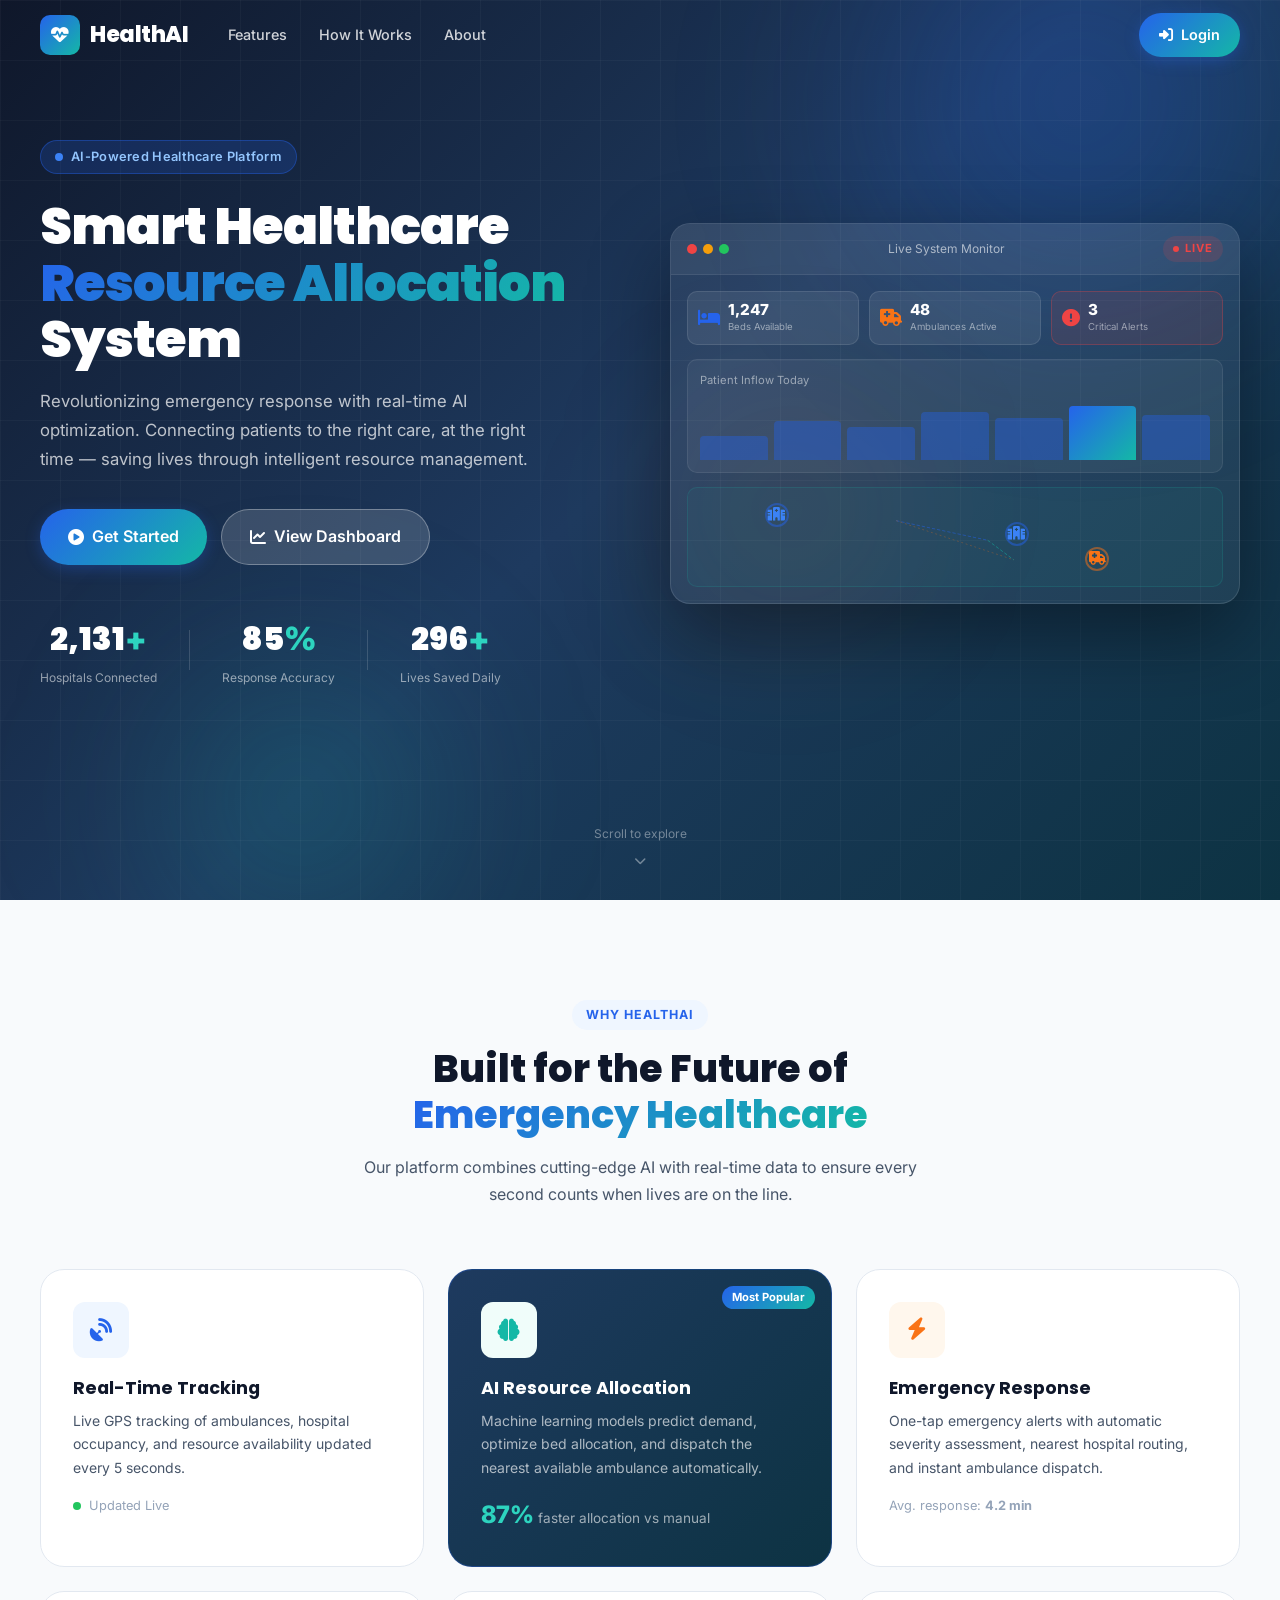
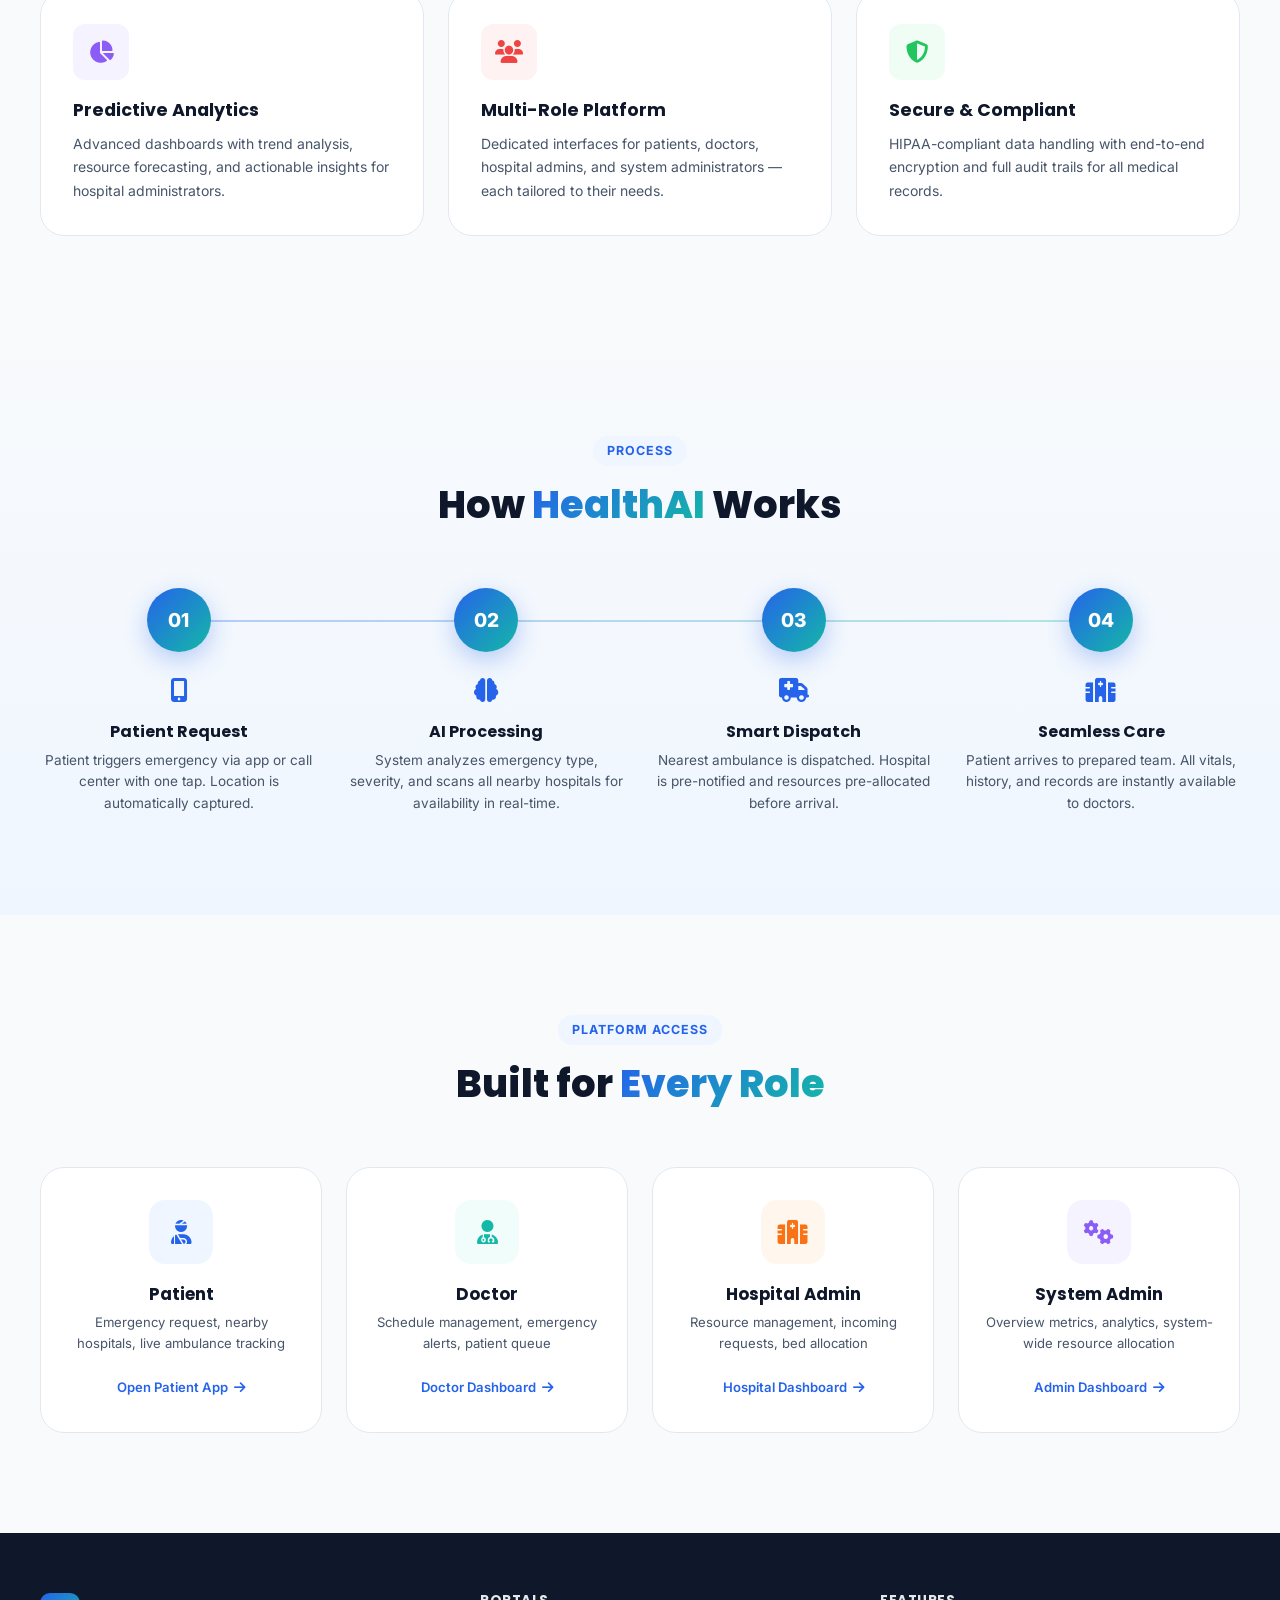
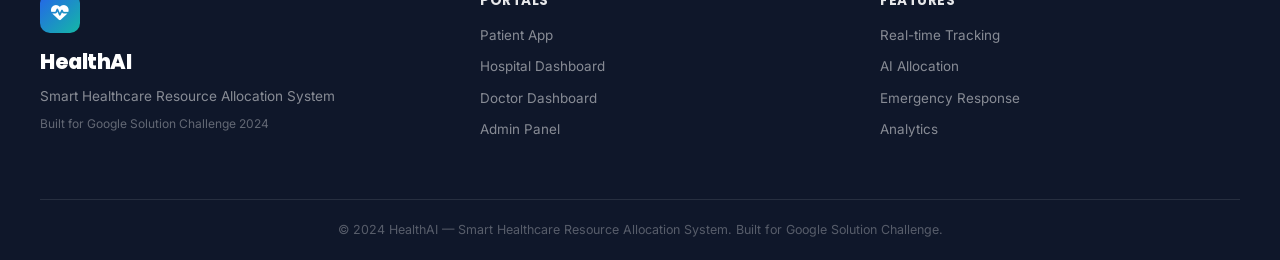
==== commit 107338e5: "Updated frontend changes" ====
--- a/index.html
+++ b/index.html
@@ -1,34 +1,21 @@
 <!DOCTYPE html>
 <html lang="en">
-<<<<<<< HEAD
-=======
-
->>>>>>> origin/main
+
 <head>
     <meta charset="UTF-8">
     <meta name="viewport" content="width=device-width, initial-scale=1.0">
     <title>HealthAI | Smart Healthcare Resource Allocation System</title>
-<<<<<<< HEAD
-    <meta name="description" content="AI-powered healthcare resource allocation system that optimizes hospital beds, ICU units, and ambulance dispatch in real-time.">
-    <link href="https://fonts.googleapis.com/css2?family=Inter:wght@300;400;500;600;700;800;900&family=Poppins:wght@400;500;600;700;800&display=swap" rel="stylesheet">
-    <link rel="stylesheet" href="https://cdnjs.cloudflare.com/ajax/libs/font-awesome/6.5.0/css/all.min.css">
-    <link rel="stylesheet" href="assets/css/shared.css">
-    <link rel="stylesheet" href="assets/css/landing.css">
-</head>
-=======
     <meta name="description"
         content="AI-powered healthcare resource allocation system that optimizes hospital beds, ICU units, and ambulance dispatch in real-time.">
     <link
         href="https://fonts.googleapis.com/css2?family=Inter:wght@300;400;500;600;700;800;900&family=Poppins:wght@400;500;600;700;800&display=swap"
         rel="stylesheet">
     <link rel="stylesheet" href="https://cdnjs.cloudflare.com/ajax/libs/font-awesome/6.5.0/css/all.min.css">
-    <link rel="stylesheet" href="assets/css/shared.css">
-    <link rel="stylesheet" href="assets/css/landing.css">
-    <link rel="stylesheet" href="assets/css/mobile.css">
-    <script src="assets/js/theme.js"></script>
+    <link rel="stylesheet" href="shared.css">
+    <link rel="stylesheet" href="landing.css">
+    <link rel="stylesheet" href="mobile.css">
 </head>
 
->>>>>>> origin/main
 <body>
     <!-- Navigation -->
     <nav class="navbar" id="navbar">
@@ -44,20 +31,11 @@
                 <a href="#how-it-works" class="nav-link">How It Works</a>
                 <a href="#about" class="nav-link">About</a>
             </div>
-<<<<<<< HEAD
-            <div class="nav-actions">
-                <a href="patient.html" class="btn btn-outline">Patient Portal</a>
-                <a href="admin-dashboard.html" class="btn btn-primary">Admin Dashboard</a>
-=======
             <div class="nav-actions" id="nav-actions">
-                <button class="icon-btn theme-toggle-btn" onclick="toggleTheme()" aria-label="Toggle theme">
-                    <i class="fas fa-moon theme-icon-indicator"></i>
-                </button>
                 <!-- Filled dynamically by auth.js -->
                 <a href="login.html" class="btn btn-primary" id="nav-login-btn">
                     <i class="fas fa-sign-in-alt"></i> Login
                 </a>
->>>>>>> origin/main
             </div>
             <button class="hamburger" id="hamburger" aria-label="Toggle menu">
                 <span></span><span></span><span></span>
@@ -85,17 +63,6 @@
                     System
                 </h1>
                 <p class="hero-subtitle">
-<<<<<<< HEAD
-                    Revolutionizing emergency response with real-time AI optimization. 
-                    Connecting patients to the right care, at the right time — saving lives through intelligent resource management.
-                </p>
-                <div class="hero-cta">
-                    <a href="patient.html" class="btn btn-primary btn-lg pulse-btn" id="get-started-btn">
-                        <i class="fas fa-play-circle"></i>
-                        Get Started
-                    </a>
-                    <a href="admin-dashboard.html" class="btn btn-glass btn-lg" id="view-dashboard-btn">
-=======
                     Revolutionizing emergency response with real-time AI optimization.
                     Connecting patients to the right care, at the right time — saving lives through intelligent resource
                     management.
@@ -107,7 +74,6 @@
                         Get Started
                     </a>
                     <a href="#" class="btn btn-glass btn-lg" id="view-dashboard-btn" onclick="handleViewDash(event)">
->>>>>>> origin/main
                         <i class="fas fa-chart-line"></i>
                         View Dashboard
                     </a>
@@ -162,11 +128,7 @@
                                     <div class="mini-val">3</div>
                                     <div class="mini-label">Critical Alerts</div>
                                 </div>
-<<<<<<< HEAD
-            </div>
-=======
-                            </div>
->>>>>>> origin/main
+                            </div>
                         </div>
                         <div class="preview-chart-area">
                             <div class="chart-label">Patient Inflow Today</div>
@@ -194,18 +156,12 @@
                                 <i class="fas fa-ambulance"></i>
                             </div>
                             <svg class="map-lines" viewBox="0 0 300 150">
-<<<<<<< HEAD
-                                <line x1="60" y1="50" x2="200" y2="80" stroke="#2563EB" stroke-width="1.5" stroke-dasharray="5,3" opacity="0.5"/>
-                                <line x1="200" y1="80" x2="240" y2="110" stroke="#14B8A6" stroke-width="1.5" stroke-dasharray="5,3" opacity="0.5"/>
-                                <line x1="60" y1="50" x2="240" y2="110" stroke="#F97316" stroke-width="1" stroke-dasharray="3,4" opacity="0.4"/>
-=======
                                 <line x1="60" y1="50" x2="200" y2="80" stroke="#2563EB" stroke-width="1.5"
                                     stroke-dasharray="5,3" opacity="0.5" />
                                 <line x1="200" y1="80" x2="240" y2="110" stroke="#14B8A6" stroke-width="1.5"
                                     stroke-dasharray="5,3" opacity="0.5" />
                                 <line x1="60" y1="50" x2="240" y2="110" stroke="#F97316" stroke-width="1"
                                     stroke-dasharray="3,4" opacity="0.4" />
->>>>>>> origin/main
                             </svg>
                         </div>
                     </div>
@@ -225,15 +181,10 @@
         <div class="section-container">
             <div class="section-header">
                 <span class="section-tag">Why HealthAI</span>
-<<<<<<< HEAD
-                <h2 class="section-title">Built for the Future of <span class="gradient-text">Emergency Healthcare</span></h2>
-                <p class="section-subtitle">Our platform combines cutting-edge AI with real-time data to ensure every second counts when lives are on the line.</p>
-=======
                 <h2 class="section-title">Built for the Future of <span class="gradient-text">Emergency
                         Healthcare</span></h2>
                 <p class="section-subtitle">Our platform combines cutting-edge AI with real-time data to ensure every
                     second counts when lives are on the line.</p>
->>>>>>> origin/main
             </div>
             <div class="features-grid">
                 <div class="feature-card" id="feature-tracking">
@@ -241,12 +192,8 @@
                         <i class="fas fa-satellite-dish"></i>
                     </div>
                     <h3>Real-Time Tracking</h3>
-<<<<<<< HEAD
-                    <p>Live GPS tracking of ambulances, hospital occupancy, and resource availability updated every 5 seconds.</p>
-=======
                     <p>Live GPS tracking of ambulances, hospital occupancy, and resource availability updated every 5
                         seconds.</p>
->>>>>>> origin/main
                     <div class="feature-highlight">
                         <span class="live-dot"></span>
                         <span>Updated Live</span>
@@ -258,12 +205,8 @@
                         <i class="fas fa-brain"></i>
                     </div>
                     <h3>AI Resource Allocation</h3>
-<<<<<<< HEAD
-                    <p>Machine learning models predict demand, optimize bed allocation, and dispatch the nearest available ambulance automatically.</p>
-=======
                     <p>Machine learning models predict demand, optimize bed allocation, and dispatch the nearest
                         available ambulance automatically.</p>
->>>>>>> origin/main
                     <div class="feature-metric">
                         <span>87%</span> faster allocation vs manual
                     </div>
@@ -273,12 +216,8 @@
                         <i class="fas fa-bolt"></i>
                     </div>
                     <h3>Emergency Response</h3>
-<<<<<<< HEAD
-                    <p>One-tap emergency alerts with automatic severity assessment, nearest hospital routing, and instant ambulance dispatch.</p>
-=======
                     <p>One-tap emergency alerts with automatic severity assessment, nearest hospital routing, and
                         instant ambulance dispatch.</p>
->>>>>>> origin/main
                     <div class="feature-highlight">
                         <span>Avg. response: <strong>4.2 min</strong></span>
                     </div>
@@ -288,36 +227,24 @@
                         <i class="fas fa-chart-pie"></i>
                     </div>
                     <h3>Predictive Analytics</h3>
-<<<<<<< HEAD
-                    <p>Advanced dashboards with trend analysis, resource forecasting, and actionable insights for hospital administrators.</p>
-=======
                     <p>Advanced dashboards with trend analysis, resource forecasting, and actionable insights for
                         hospital administrators.</p>
->>>>>>> origin/main
                 </div>
                 <div class="feature-card" id="feature-multi">
                     <div class="feature-icon red">
                         <i class="fas fa-users"></i>
                     </div>
                     <h3>Multi-Role Platform</h3>
-<<<<<<< HEAD
-                    <p>Dedicated interfaces for patients, doctors, hospital admins, and system administrators — each tailored to their needs.</p>
-=======
                     <p>Dedicated interfaces for patients, doctors, hospital admins, and system administrators — each
                         tailored to their needs.</p>
->>>>>>> origin/main
                 </div>
                 <div class="feature-card" id="feature-secure">
                     <div class="feature-icon green">
                         <i class="fas fa-shield-alt"></i>
                     </div>
                     <h3>Secure & Compliant</h3>
-<<<<<<< HEAD
-                    <p>HIPAA-compliant data handling with end-to-end encryption and full audit trails for all medical records.</p>
-=======
                     <p>HIPAA-compliant data handling with end-to-end encryption and full audit trails for all medical
                         records.</p>
->>>>>>> origin/main
                 </div>
             </div>
         </div>
@@ -337,12 +264,8 @@
                     <div class="step-content">
                         <div class="step-icon"><i class="fas fa-mobile-alt"></i></div>
                         <h3>Patient Request</h3>
-<<<<<<< HEAD
-                        <p>Patient triggers emergency via app or call center with one tap. Location is automatically captured.</p>
-=======
                         <p>Patient triggers emergency via app or call center with one tap. Location is automatically
                             captured.</p>
->>>>>>> origin/main
                     </div>
                 </div>
                 <div class="step" id="step-2">
@@ -350,12 +273,8 @@
                     <div class="step-content">
                         <div class="step-icon"><i class="fas fa-brain"></i></div>
                         <h3>AI Processing</h3>
-<<<<<<< HEAD
-                        <p>System analyzes emergency type, severity, and scans all nearby hospitals for availability in real-time.</p>
-=======
                         <p>System analyzes emergency type, severity, and scans all nearby hospitals for availability in
                             real-time.</p>
->>>>>>> origin/main
                     </div>
                 </div>
                 <div class="step" id="step-3">
@@ -363,12 +282,8 @@
                     <div class="step-content">
                         <div class="step-icon"><i class="fas fa-ambulance"></i></div>
                         <h3>Smart Dispatch</h3>
-<<<<<<< HEAD
-                        <p>Nearest ambulance is dispatched. Hospital is pre-notified and resources pre-allocated before arrival.</p>
-=======
                         <p>Nearest ambulance is dispatched. Hospital is pre-notified and resources pre-allocated before
                             arrival.</p>
->>>>>>> origin/main
                     </div>
                 </div>
                 <div class="step" id="step-4">
@@ -376,12 +291,8 @@
                     <div class="step-content">
                         <div class="step-icon"><i class="fas fa-hospital"></i></div>
                         <h3>Seamless Care</h3>
-<<<<<<< HEAD
-                        <p>Patient arrives to prepared team. All vitals, history, and records are instantly available to doctors.</p>
-=======
                         <p>Patient arrives to prepared team. All vitals, history, and records are instantly available to
                             doctors.</p>
->>>>>>> origin/main
                     </div>
                 </div>
             </div>
@@ -465,13 +376,8 @@
         </div>
     </footer>
 
-<<<<<<< HEAD
-    <script src="assets/js/landing.js"></script>
-</body>
-</html>
-=======
-    <script src="assets/js/auth.js"></script>
-    <script src="assets/js/landing.js"></script>
+    <script src="auth.js"></script>
+    <script src="landing.js"></script>
     <script>
         // Update navbar based on auth state
         document.addEventListener('DOMContentLoaded', () => {
@@ -500,5 +406,4 @@
     </script>
 </body>
 
-</html>
->>>>>>> origin/main
+</html>
--- a/shared.css
+++ b/shared.css
@@ -0,0 +1,897 @@
+/* ============================
+   SHARED DESIGN SYSTEM
+   HealthAI Platform
+   ============================ */
+
+:root {
+    --primary: #2563EB;
+    --primary-light: #3B82F6;
+    --primary-dark: #1D4ED8;
+    --primary-bg: #EFF6FF;
+    --secondary: #14B8A6;
+    --secondary-light: #2DD4BF;
+    --secondary-bg: #F0FDFA;
+    --accent: #F97316;
+    --accent-bg: #FFF7ED;
+    --alert: #EF4444;
+    --alert-bg: #FEF2F2;
+    --success: #22C55E;
+    --success-bg: #F0FDF4;
+    --warning: #F59E0B;
+    --warning-bg: #FFFBEB;
+    --purple: #8B5CF6;
+    --purple-bg: #F5F3FF;
+    --bg: #F8FAFC;
+    --bg-card: #FFFFFF;
+    --text-primary: #0F172A;
+    --text-secondary: #475569;
+    --text-muted: #94A3B8;
+    --border: #E2E8F0;
+    --border-light: #F1F5F9;
+    --shadow-sm: 0 1px 3px rgba(0, 0, 0, 0.08), 0 1px 2px rgba(0, 0, 0, 0.04);
+    --shadow-md: 0 4px 16px rgba(0, 0, 0, 0.08), 0 2px 8px rgba(0, 0, 0, 0.04);
+    --shadow-lg: 0 20px 40px rgba(0, 0, 0, 0.10), 0 8px 20px rgba(0, 0, 0, 0.06);
+    --shadow-xl: 0 30px 60px rgba(0, 0, 0, 0.12);
+    --radius-sm: 8px;
+    --radius-md: 12px;
+    --radius-lg: 16px;
+    --radius-xl: 24px;
+    --radius-full: 9999px;
+    --gradient-primary: linear-gradient(135deg, #2563EB 0%, #14B8A6 100%);
+    --gradient-hero: linear-gradient(135deg, #0F172A 0%, #1e3a5f 50%, #0d3343 100%);
+    --gradient-card: linear-gradient(135deg, rgba(37, 99, 235, 0.05) 0%, rgba(20, 184, 166, 0.05) 100%);
+    --sidebar-width: 260px;
+    --navbar-height: 70px;
+    --transition: all 0.3s cubic-bezier(0.4, 0, 0.2, 1);
+}
+
+*,
+*::before,
+*::after {
+    box-sizing: border-box;
+    margin: 0;
+    padding: 0;
+}
+
+html {
+    scroll-behavior: smooth;
+}
+
+body {
+    font-family: 'Inter', -apple-system, BlinkMacSystemFont, sans-serif;
+    background: var(--bg);
+    color: var(--text-primary);
+    line-height: 1.6;
+    -webkit-font-smoothing: antialiased;
+}
+
+h1,
+h2,
+h3,
+h4,
+h5,
+h6 {
+    font-family: 'Poppins', 'Inter', sans-serif;
+    font-weight: 700;
+    line-height: 1.2;
+}
+
+a {
+    text-decoration: none;
+    color: inherit;
+}
+
+img {
+    max-width: 100%;
+    display: block;
+}
+
+/* ============================
+   BUTTONS
+   ============================ */
+.btn {
+    display: inline-flex;
+    align-items: center;
+    gap: 8px;
+    padding: 10px 20px;
+    border-radius: var(--radius-full);
+    font-weight: 600;
+    font-size: 0.9rem;
+    cursor: pointer;
+    border: none;
+    transition: var(--transition);
+    white-space: nowrap;
+    font-family: 'Inter', sans-serif;
+}
+
+.btn-primary {
+    background: var(--gradient-primary);
+    color: white;
+    box-shadow: 0 4px 15px rgba(37, 99, 235, 0.3);
+}
+
+.btn-primary:hover {
+    transform: translateY(-2px);
+    box-shadow: 0 8px 25px rgba(37, 99, 235, 0.4);
+}
+
+.btn-outline {
+    background: transparent;
+    color: var(--primary);
+    border: 2px solid var(--primary);
+}
+
+.btn-outline:hover {
+    background: var(--primary);
+    color: white;
+}
+
+.btn-glass {
+    background: rgba(255, 255, 255, 0.15);
+    color: white;
+    border: 1px solid rgba(255, 255, 255, 0.3);
+    backdrop-filter: blur(10px);
+}
+
+.btn-glass:hover {
+    background: rgba(255, 255, 255, 0.25);
+    transform: translateY(-2px);
+}
+
+.btn-lg {
+    padding: 14px 28px;
+    font-size: 1rem;
+    border-radius: var(--radius-full);
+}
+
+.btn-sm {
+    padding: 6px 14px;
+    font-size: 0.8rem;
+}
+
+.btn-danger {
+    background: linear-gradient(135deg, #EF4444, #DC2626);
+    color: white;
+    box-shadow: 0 4px 15px rgba(239, 68, 68, 0.3);
+}
+
+.btn-danger:hover {
+    transform: translateY(-2px);
+    box-shadow: 0 8px 25px rgba(239, 68, 68, 0.45);
+}
+
+.btn-success {
+    background: linear-gradient(135deg, #22C55E, #16A34A);
+    color: white;
+    box-shadow: 0 4px 15px rgba(34, 197, 94, 0.3);
+}
+
+.btn-teal {
+    background: linear-gradient(135deg, #14B8A6, #0D9488);
+    color: white;
+    box-shadow: 0 4px 15px rgba(20, 184, 166, 0.3);
+}
+
+.btn-block {
+    width: 100%;
+    justify-content: center;
+}
+
+/* ============================
+   CARDS
+   ============================ */
+.card {
+    background: var(--bg-card);
+    border-radius: var(--radius-lg);
+    border: 1px solid var(--border);
+    box-shadow: var(--shadow-sm);
+    padding: 24px;
+    transition: var(--transition);
+}
+
+.card:hover {
+    box-shadow: var(--shadow-md);
+    transform: translateY(-2px);
+}
+
+/* ============================
+   BADGES / STATUS
+   ============================ */
+.badge {
+    display: inline-flex;
+    align-items: center;
+    gap: 5px;
+    padding: 4px 10px;
+    border-radius: var(--radius-full);
+    font-size: 0.75rem;
+    font-weight: 600;
+}
+
+.badge-success {
+    background: var(--success-bg);
+    color: #16A34A;
+}
+
+.badge-warning {
+    background: var(--warning-bg);
+    color: #D97706;
+}
+
+.badge-danger {
+    background: var(--alert-bg);
+    color: #DC2626;
+}
+
+.badge-info {
+    background: var(--primary-bg);
+    color: var(--primary);
+}
+
+.badge-live {
+    background: rgba(239, 68, 68, 0.1);
+    color: #DC2626;
+    animation: pulse-badge 2s infinite;
+}
+
+@keyframes pulse-badge {
+
+    0%,
+    100% {
+        opacity: 1;
+    }
+
+    50% {
+        opacity: 0.7;
+    }
+}
+
+/* ============================
+   LIVE INDICATORS
+   ============================ */
+.live-badge {
+    display: inline-flex;
+    align-items: center;
+    gap: 6px;
+    padding: 4px 10px;
+    background: rgba(239, 68, 68, 0.15);
+    color: #EF4444;
+    border-radius: var(--radius-full);
+    font-size: 0.7rem;
+    font-weight: 700;
+    letter-spacing: 1px;
+}
+
+.live-pulse {
+    width: 6px;
+    height: 6px;
+    background: #EF4444;
+    border-radius: 50%;
+    animation: live-anim 1.2s infinite;
+    display: inline-block;
+}
+
+@keyframes live-anim {
+
+    0%,
+    100% {
+        opacity: 1;
+        transform: scale(1);
+    }
+
+    50% {
+        opacity: 0.4;
+        transform: scale(0.7);
+    }
+}
+
+/* ============================
+   SHARED DASHBOARD LAYOUT
+   ============================ */
+.dashboard-layout {
+    display: flex;
+    min-height: 100vh;
+    background: var(--bg);
+}
+
+/* SIDEBAR */
+.sidebar {
+    width: var(--sidebar-width);
+    background: var(--text-primary);
+    color: white;
+    display: flex;
+    flex-direction: column;
+    position: fixed;
+    top: 0;
+    left: 0;
+    height: 100vh;
+    z-index: 100;
+    transition: var(--transition);
+}
+
+.sidebar-brand {
+    padding: 24px 20px;
+    border-bottom: 1px solid rgba(255, 255, 255, 0.1);
+    display: flex;
+    align-items: center;
+    gap: 12px;
+}
+
+.sidebar-brand .brand-icon-sm {
+    width: 38px;
+    height: 38px;
+    background: var(--gradient-primary);
+    border-radius: var(--radius-sm);
+    display: flex;
+    align-items: center;
+    justify-content: center;
+    font-size: 1rem;
+    color: white;
+}
+
+.sidebar-brand .brand-text h3 {
+    font-size: 1rem;
+    font-weight: 700;
+    color: white;
+}
+
+.sidebar-brand .brand-text p {
+    font-size: 0.7rem;
+    color: rgba(255, 255, 255, 0.5);
+    margin-top: 1px;
+}
+
+.sidebar-nav {
+    flex: 1;
+    padding: 20px 12px;
+    overflow-y: auto;
+}
+
+.nav-section-label {
+    font-size: 0.65rem;
+    font-weight: 600;
+    text-transform: uppercase;
+    letter-spacing: 1.5px;
+    color: rgba(255, 255, 255, 0.4);
+    padding: 8px 10px 6px;
+    margin-top: 12px;
+}
+
+.sidebar-link {
+    display: flex;
+    align-items: center;
+    gap: 12px;
+    padding: 10px 12px;
+    border-radius: var(--radius-md);
+    color: rgba(255, 255, 255, 0.7);
+    font-size: 0.875rem;
+    font-weight: 500;
+    transition: var(--transition);
+    cursor: pointer;
+    margin-bottom: 2px;
+    border: none;
+    background: none;
+    width: 100%;
+    text-align: left;
+    text-decoration: none;
+}
+
+.sidebar-link:hover {
+    background: rgba(255, 255, 255, 0.08);
+    color: white;
+}
+
+.sidebar-link.active {
+    background: var(--gradient-primary);
+    color: white;
+    box-shadow: 0 4px 12px rgba(37, 99, 235, 0.3);
+}
+
+.sidebar-link i {
+    width: 20px;
+    text-align: center;
+    font-size: 0.95rem;
+}
+
+.sidebar-link .badge-count {
+    margin-left: auto;
+    background: var(--alert);
+    color: white;
+    border-radius: var(--radius-full);
+    font-size: 0.7rem;
+    font-weight: 700;
+    padding: 1px 7px;
+    min-width: 20px;
+    text-align: center;
+}
+
+.sidebar-footer {
+    padding: 16px 12px;
+    border-top: 1px solid rgba(255, 255, 255, 0.1);
+}
+
+.sidebar-user {
+    display: flex;
+    align-items: center;
+    gap: 10px;
+    padding: 10px;
+    border-radius: var(--radius-md);
+    cursor: pointer;
+    transition: var(--transition);
+}
+
+.sidebar-user:hover {
+    background: rgba(255, 255, 255, 0.08);
+}
+
+.user-avatar {
+    width: 36px;
+    height: 36px;
+    border-radius: 50%;
+    background: var(--gradient-primary);
+    display: flex;
+    align-items: center;
+    justify-content: center;
+    font-size: 0.875rem;
+    font-weight: 700;
+    color: white;
+    flex-shrink: 0;
+}
+
+.user-info h4 {
+    font-size: 0.8rem;
+    color: white;
+    font-weight: 600;
+}
+
+.user-info p {
+    font-size: 0.7rem;
+    color: rgba(255, 255, 255, 0.5);
+}
+
+/* MAIN CONTENT */
+.main-content {
+    margin-left: var(--sidebar-width);
+    flex: 1;
+    display: flex;
+    flex-direction: column;
+    min-height: 100vh;
+}
+
+/* TOPBAR */
+.topbar {
+    height: var(--navbar-height);
+    background: var(--bg-card);
+    border-bottom: 1px solid var(--border);
+    display: flex;
+    align-items: center;
+    justify-content: space-between;
+    padding: 0 28px;
+    position: sticky;
+    top: 0;
+    z-index: 50;
+}
+
+.topbar-left h2 {
+    font-size: 1.2rem;
+    font-weight: 700;
+    color: var(--text-primary);
+}
+
+.topbar-left p {
+    font-size: 0.8rem;
+    color: var(--text-muted);
+}
+
+.topbar-right {
+    display: flex;
+    align-items: center;
+    gap: 12px;
+}
+
+.icon-btn {
+    width: 38px;
+    height: 38px;
+    border-radius: var(--radius-md);
+    border: 1px solid var(--border);
+    background: var(--bg-card);
+    display: flex;
+    align-items: center;
+    justify-content: center;
+    cursor: pointer;
+    color: var(--text-secondary);
+    transition: var(--transition);
+    font-size: 0.9rem;
+}
+
+.icon-btn:hover {
+    background: var(--primary-bg);
+    color: var(--primary);
+    border-color: var(--primary);
+}
+
+.icon-btn.alert-btn {
+    position: relative;
+}
+
+.notif-dot {
+    position: absolute;
+    top: 6px;
+    right: 6px;
+    width: 8px;
+    height: 8px;
+    background: var(--alert);
+    border-radius: 50%;
+    border: 2px solid white;
+}
+
+/* PAGE CONTENT */
+.page-content {
+    padding: 28px;
+    flex: 1;
+}
+
+/* ============================
+   METRICS CARDS
+   ============================ */
+.metrics-grid {
+    display: grid;
+    grid-template-columns: repeat(auto-fit, minmax(200px, 1fr));
+    gap: 20px;
+    margin-bottom: 28px;
+}
+
+.metric-card {
+    background: var(--bg-card);
+    border: 1px solid var(--border);
+    border-radius: var(--radius-lg);
+    padding: 20px 24px;
+    display: flex;
+    align-items: center;
+    gap: 16px;
+    box-shadow: var(--shadow-sm);
+    transition: var(--transition);
+    cursor: default;
+}
+
+.metric-card:hover {
+    box-shadow: var(--shadow-md);
+    transform: translateY(-2px);
+}
+
+.metric-icon {
+    width: 52px;
+    height: 52px;
+    border-radius: var(--radius-md);
+    display: flex;
+    align-items: center;
+    justify-content: center;
+    font-size: 1.3rem;
+    flex-shrink: 0;
+}
+
+.metric-icon.blue {
+    background: var(--primary-bg);
+    color: var(--primary);
+}
+
+.metric-icon.teal {
+    background: var(--secondary-bg);
+    color: var(--secondary);
+}
+
+.metric-icon.orange {
+    background: var(--accent-bg);
+    color: var(--accent);
+}
+
+.metric-icon.red {
+    background: var(--alert-bg);
+    color: var(--alert);
+}
+
+.metric-icon.green {
+    background: var(--success-bg);
+    color: var(--success);
+}
+
+.metric-icon.purple {
+    background: var(--purple-bg);
+    color: var(--purple);
+}
+
+.metric-info .metric-value {
+    font-size: 1.8rem;
+    font-weight: 800;
+    color: var(--text-primary);
+    line-height: 1;
+}
+
+.metric-info .metric-label {
+    font-size: 0.8rem;
+    color: var(--text-muted);
+    margin-top: 4px;
+}
+
+.metric-info .metric-change {
+    font-size: 0.75rem;
+    font-weight: 600;
+    margin-top: 4px;
+}
+
+.metric-change.up {
+    color: var(--success);
+}
+
+.metric-change.down {
+    color: var(--alert);
+}
+
+/* ============================
+   SECTION HEADERS
+   ============================ */
+.section-head {
+    display: flex;
+    align-items: center;
+    justify-content: space-between;
+    margin-bottom: 16px;
+}
+
+.section-head h3 {
+    font-size: 1.05rem;
+    font-weight: 700;
+    color: var(--text-primary);
+}
+
+.section-head p {
+    font-size: 0.8rem;
+    color: var(--text-muted);
+    margin-top: 2px;
+}
+
+/* ============================
+   TABLES
+   ============================ */
+.data-table {
+    width: 100%;
+    border-collapse: collapse;
+}
+
+.data-table th {
+    text-align: left;
+    font-size: 0.75rem;
+    font-weight: 600;
+    text-transform: uppercase;
+    letter-spacing: 0.5px;
+    color: var(--text-muted);
+    padding: 12px 16px;
+    border-bottom: 1px solid var(--border);
+}
+
+.data-table td {
+    padding: 14px 16px;
+    font-size: 0.875rem;
+    color: var(--text-primary);
+    border-bottom: 1px solid var(--border-light);
+    vertical-align: middle;
+}
+
+.data-table tr:last-child td {
+    border-bottom: none;
+}
+
+.data-table tr:hover td {
+    background: var(--bg);
+}
+
+/* ============================
+   PROGRESS BARS
+   ============================ */
+.progress-bar-wrap {
+    background: var(--border-light);
+    border-radius: var(--radius-full);
+    height: 8px;
+    overflow: hidden;
+}
+
+.progress-bar-fill {
+    height: 100%;
+    border-radius: var(--radius-full);
+    transition: width 1s ease;
+}
+
+/* ============================
+   FORM ELEMENTS
+   ============================ */
+.form-group {
+    margin-bottom: 18px;
+}
+
+.form-group label {
+    display: block;
+    font-size: 0.85rem;
+    font-weight: 600;
+    color: var(--text-secondary);
+    margin-bottom: 6px;
+}
+
+.form-control {
+    width: 100%;
+    padding: 11px 16px;
+    border: 1px solid var(--border);
+    border-radius: var(--radius-md);
+    font-size: 0.9rem;
+    font-family: 'Inter', sans-serif;
+    color: var(--text-primary);
+    background: var(--bg-card);
+    transition: var(--transition);
+}
+
+.form-control:focus {
+    outline: none;
+    border-color: var(--primary);
+    box-shadow: 0 0 0 3px rgba(37, 99, 235, 0.1);
+}
+
+.form-control::placeholder {
+    color: var(--text-muted);
+}
+
+select.form-control {
+    cursor: pointer;
+}
+
+/* ============================
+   STATUS INDICATORS
+   ============================ */
+.status-dot {
+    width: 8px;
+    height: 8px;
+    border-radius: 50%;
+    display: inline-block;
+    flex-shrink: 0;
+}
+
+.status-dot.available {
+    background: var(--success);
+}
+
+.status-dot.busy {
+    background: var(--alert);
+}
+
+.status-dot.moderate {
+    background: var(--warning);
+}
+
+/* ============================
+   SCROLLBAR
+   ============================ */
+::-webkit-scrollbar {
+    width: 6px;
+    height: 6px;
+}
+
+::-webkit-scrollbar-track {
+    background: var(--border-light);
+}
+
+::-webkit-scrollbar-thumb {
+    background: var(--border);
+    border-radius: var(--radius-full);
+}
+
+::-webkit-scrollbar-thumb:hover {
+    background: var(--text-muted);
+}
+
+/* ============================
+   GRADIENT TEXT
+   ============================ */
+.gradient-text {
+    background: var(--gradient-primary);
+    -webkit-background-clip: text;
+    -webkit-text-fill-color: transparent;
+    background-clip: text;
+}
+
+/* ============================
+   ANIMATIONS
+   ============================ */
+@keyframes fadeInUp {
+    from {
+        opacity: 0;
+        transform: translateY(24px);
+    }
+
+    to {
+        opacity: 1;
+        transform: translateY(0);
+    }
+}
+
+@keyframes fadeIn {
+    from {
+        opacity: 0;
+    }
+
+    to {
+        opacity: 1;
+    }
+}
+
+@keyframes slideInLeft {
+    from {
+        opacity: 0;
+        transform: translateX(-24px);
+    }
+
+    to {
+        opacity: 1;
+        transform: translateX(0);
+    }
+}
+
+@keyframes scaleIn {
+    from {
+        opacity: 0;
+        transform: scale(0.92);
+    }
+
+    to {
+        opacity: 1;
+        transform: scale(1);
+    }
+}
+
+.animate-fadeInUp {
+    animation: fadeInUp 0.6s ease both;
+}
+
+.animate-delay-1 {
+    animation-delay: 0.1s;
+}
+
+.animate-delay-2 {
+    animation-delay: 0.2s;
+}
+
+.animate-delay-3 {
+    animation-delay: 0.3s;
+}
+
+.animate-delay-4 {
+    animation-delay: 0.4s;
+}
+
+/* ============================
+   RESPONSIVE
+   ============================ */
+@media (max-width: 1024px) {
+    .sidebar {
+        transform: translateX(-100%);
+    }
+
+    .sidebar.open {
+        transform: translateX(0);
+    }
+
+    .main-content {
+        margin-left: 0;
+    }
+}
+
+@media (max-width: 768px) {
+    .metrics-grid {
+        grid-template-columns: 1fr 1fr;
+    }
+
+    .page-content {
+        padding: 16px;
+    }
+}
+
+@media (max-width: 480px) {
+    .metrics-grid {
+        grid-template-columns: 1fr;
+    }
+}
--- a/landing.css
+++ b/landing.css
@@ -0,0 +1,914 @@
+/* ============================
+   LANDING PAGE STYLES
+   ============================ */
+
+/* NAVBAR */
+.navbar {
+    position: fixed;
+    top: 0;
+    left: 0;
+    right: 0;
+    z-index: 1000;
+    padding: 0 40px;
+    height: 70px;
+    background: transparent;
+    transition: all 0.4s ease;
+}
+
+.navbar.scrolled {
+    background: rgba(15, 23, 42, 0.95);
+    backdrop-filter: blur(20px);
+    box-shadow: 0 1px 30px rgba(0,0,0,0.2);
+}
+
+.nav-container {
+    max-width: 1280px;
+    margin: 0 auto;
+    height: 100%;
+    display: flex;
+    align-items: center;
+    gap: 40px;
+}
+
+.nav-brand {
+    display: flex;
+    align-items: center;
+    gap: 10px;
+    text-decoration: none;
+}
+
+.brand-icon {
+    width: 40px;
+    height: 40px;
+    background: var(--gradient-primary);
+    border-radius: 10px;
+    display: flex;
+    align-items: center;
+    justify-content: center;
+    color: white;
+    font-size: 1.1rem;
+    animation: heartbeat 2s ease-in-out infinite;
+}
+
+@keyframes heartbeat {
+    0%, 100% { transform: scale(1); }
+    14% { transform: scale(1.1); }
+    28% { transform: scale(1); }
+    42% { transform: scale(1.07); }
+    70% { transform: scale(1); }
+}
+
+.brand-name {
+    font-family: 'Poppins', sans-serif;
+    font-weight: 800;
+    font-size: 1.4rem;
+    color: white;
+    letter-spacing: -0.5px;
+}
+
+.nav-links {
+    display: flex;
+    align-items: center;
+    gap: 32px;
+    flex: 1;
+}
+
+.nav-link {
+    color: rgba(255,255,255,0.8);
+    font-size: 0.9rem;
+    font-weight: 500;
+    transition: color 0.2s;
+}
+
+.nav-link:hover { color: white; }
+
+.nav-actions {
+    display: flex;
+    align-items: center;
+    gap: 12px;
+    margin-left: auto;
+}
+
+.nav-actions .btn-outline {
+    color: rgba(255,255,255,0.9);
+    border-color: rgba(255,255,255,0.3);
+}
+
+.nav-actions .btn-outline:hover {
+    background: rgba(255,255,255,0.15);
+    color: white;
+    border-color: rgba(255,255,255,0.5);
+}
+
+.hamburger {
+    display: none;
+    flex-direction: column;
+    gap: 5px;
+    background: none;
+    border: none;
+    cursor: pointer;
+    padding: 5px;
+}
+
+.hamburger span {
+    display: block;
+    width: 24px;
+    height: 2px;
+    background: white;
+    border-radius: 2px;
+    transition: var(--transition);
+}
+
+/* ============================
+   HERO
+   ============================ */
+.hero {
+    min-height: 100vh;
+    background: var(--gradient-hero);
+    position: relative;
+    overflow: hidden;
+    display: flex;
+    flex-direction: column;
+    align-items: center;
+}
+
+.hero-bg {
+    position: absolute;
+    inset: 0;
+    overflow: hidden;
+}
+
+.hero-orb {
+    position: absolute;
+    border-radius: 50%;
+    filter: blur(80px);
+    pointer-events: none;
+}
+
+.orb-1 {
+    width: 600px;
+    height: 600px;
+    background: radial-gradient(circle, rgba(37,99,235,0.3) 0%, transparent 70%);
+    top: -200px;
+    right: -100px;
+    animation: float1 8s ease-in-out infinite;
+}
+
+.orb-2 {
+    width: 400px;
+    height: 400px;
+    background: radial-gradient(circle, rgba(20,184,166,0.25) 0%, transparent 70%);
+    bottom: -100px;
+    left: 100px;
+    animation: float2 10s ease-in-out infinite;
+}
+
+.orb-3 {
+    width: 300px;
+    height: 300px;
+    background: radial-gradient(circle, rgba(249,115,22,0.15) 0%, transparent 70%);
+    top: 40%;
+    left: 50%;
+    animation: float3 6s ease-in-out infinite;
+}
+
+@keyframes float1 {
+    0%, 100% { transform: translate(0,0); }
+    50% { transform: translate(-30px, 40px); }
+}
+@keyframes float2 {
+    0%, 100% { transform: translate(0,0); }
+    50% { transform: translate(40px, -30px); }
+}
+@keyframes float3 {
+    0%, 100% { transform: translate(0,0); }
+    50% { transform: translate(-20px, 20px); }
+}
+
+.grid-overlay {
+    position: absolute;
+    inset: 0;
+    background-image:
+        linear-gradient(rgba(255,255,255,0.03) 1px, transparent 1px),
+        linear-gradient(90deg, rgba(255,255,255,0.03) 1px, transparent 1px);
+    background-size: 60px 60px;
+}
+
+.hero-container {
+    max-width: 1280px;
+    width: 100%;
+    margin: 0 auto;
+    padding: 140px 40px 80px;
+    display: grid;
+    grid-template-columns: 1fr 1fr;
+    gap: 60px;
+    align-items: center;
+    position: relative;
+    z-index: 2;
+}
+
+.hero-content {
+    animation: fadeInUp 0.8s ease both;
+}
+
+.hero-badge {
+    display: inline-flex;
+    align-items: center;
+    gap: 8px;
+    background: rgba(37,99,235,0.2);
+    border: 1px solid rgba(37,99,235,0.4);
+    color: #93c5fd;
+    padding: 6px 14px;
+    border-radius: var(--radius-full);
+    font-size: 0.8rem;
+    font-weight: 600;
+    margin-bottom: 24px;
+    letter-spacing: 0.3px;
+}
+
+.badge-dot {
+    width: 8px;
+    height: 8px;
+    border-radius: 50%;
+    background: #3B82F6;
+    animation: live-anim 1.5s infinite;
+}
+
+.hero-title {
+    font-size: clamp(2.2rem, 4vw, 3.5rem);
+    font-weight: 900;
+    color: white;
+    line-height: 1.1;
+    margin-bottom: 20px;
+    letter-spacing: -1px;
+}
+
+.hero-subtitle {
+    font-size: 1.05rem;
+    color: rgba(255,255,255,0.72);
+    line-height: 1.7;
+    max-width: 500px;
+    margin-bottom: 36px;
+}
+
+.hero-cta {
+    display: flex;
+    gap: 14px;
+    flex-wrap: wrap;
+    margin-bottom: 48px;
+}
+
+.pulse-btn {
+    position: relative;
+}
+
+.pulse-btn::before {
+    content: '';
+    position: absolute;
+    inset: -4px;
+    border-radius: var(--radius-full);
+    background: var(--gradient-primary);
+    opacity: 0;
+    animation: pulse-ring 2s ease-out infinite;
+}
+
+@keyframes pulse-ring {
+    0%   { transform: scale(1); opacity: 0.4; }
+    100% { transform: scale(1.3); opacity: 0; }
+}
+
+.hero-stats {
+    display: flex;
+    align-items: center;
+    gap: 32px;
+}
+
+.stat-item {
+    text-align: center;
+}
+
+.stat-number {
+    font-size: 2rem;
+    font-weight: 900;
+    color: white;
+    font-family: 'Poppins', sans-serif;
+    line-height: 1;
+}
+
+.stat-item > span:nth-child(2) {
+    font-size: 2rem;
+    font-weight: 900;
+    color: var(--secondary-light);
+}
+
+.stat-label {
+    display: block;
+    font-size: 0.75rem;
+    color: rgba(255,255,255,0.55);
+    margin-top: 4px;
+}
+
+.stat-divider {
+    width: 1px;
+    height: 40px;
+    background: rgba(255,255,255,0.15);
+}
+
+/* Dashboard Preview Card */
+.hero-visual {
+    animation: fadeInUp 0.8s ease 0.3s both;
+}
+
+.dashboard-preview {
+    background: rgba(255,255,255,0.06);
+    border: 1px solid rgba(255,255,255,0.12);
+    border-radius: 20px;
+    overflow: hidden;
+    backdrop-filter: blur(20px);
+    box-shadow: 0 30px 80px rgba(0,0,0,0.4);
+}
+
+.preview-header {
+    display: flex;
+    align-items: center;
+    gap: 10px;
+    padding: 12px 16px;
+    background: rgba(255,255,255,0.05);
+    border-bottom: 1px solid rgba(255,255,255,0.08);
+}
+
+.preview-dots { display: flex; gap: 6px; }
+.dot { width: 10px; height: 10px; border-radius: 50%; }
+.dot.red    { background: #EF4444; }
+.dot.yellow { background: #F59E0B; }
+.dot.green  { background: #22C55E; }
+
+.preview-title {
+    font-size: 0.75rem;
+    color: rgba(255,255,255,0.6);
+    flex: 1;
+    text-align: center;
+}
+
+.preview-body {
+    padding: 16px;
+    display: flex;
+    flex-direction: column;
+    gap: 14px;
+}
+
+.preview-cards {
+    display: grid;
+    grid-template-columns: 1fr 1fr 1fr;
+    gap: 10px;
+}
+
+.mini-card {
+    background: rgba(255,255,255,0.08);
+    border: 1px solid rgba(255,255,255,0.1);
+    border-radius: 10px;
+    padding: 10px;
+    display: flex;
+    align-items: center;
+    gap: 8px;
+}
+
+.mini-card i { font-size: 1.1rem; }
+
+.mini-val {
+    font-size: 0.95rem;
+    font-weight: 800;
+    color: white;
+    line-height: 1;
+}
+
+.mini-label {
+    font-size: 0.6rem;
+    color: rgba(255,255,255,0.5);
+    margin-top: 2px;
+}
+
+.alert-card {
+    border-color: rgba(239,68,68,0.3);
+    background: rgba(239,68,68,0.1);
+}
+
+.preview-chart-area {
+    background: rgba(255,255,255,0.05);
+    border: 1px solid rgba(255,255,255,0.08);
+    border-radius: 10px;
+    padding: 12px;
+}
+
+.chart-label {
+    font-size: 0.7rem;
+    color: rgba(255,255,255,0.5);
+    margin-bottom: 10px;
+}
+
+.mini-chart {
+    display: flex;
+    align-items: flex-end;
+    gap: 6px;
+    height: 60px;
+}
+
+.chart-bar {
+    flex: 1;
+    background: rgba(37,99,235,0.4);
+    border-radius: 4px 4px 0 0;
+    transition: height 1s ease;
+}
+
+.chart-bar.active { background: var(--gradient-primary); }
+
+.preview-map {
+    background: rgba(20,184,166,0.05);
+    border: 1px solid rgba(20,184,166,0.15);
+    border-radius: 10px;
+    height: 100px;
+    position: relative;
+    overflow: hidden;
+}
+
+.map-dot {
+    position: absolute;
+    display: flex;
+    flex-direction: column;
+    align-items: center;
+    justify-content: center;
+    z-index: 2;
+}
+
+.map-dot i {
+    font-size: 0.85rem;
+    color: var(--primary-light);
+    z-index: 2;
+}
+
+.ambulance-dot i { color: var(--accent); }
+
+.dot-a { left: 15%; top: 20%; }
+.dot-b { left: 60%; top: 40%; }
+.dot-c { left: 75%; top: 65%; }
+
+.map-ring {
+    position: absolute;
+    width: 24px;
+    height: 24px;
+    border: 2px solid rgba(37,99,235,0.5);
+    border-radius: 50%;
+    animation: ring-pulse 2s ease-out infinite;
+}
+
+.map-ring.amber { border-color: rgba(249,115,22,0.5); }
+
+@keyframes ring-pulse {
+    0%   { transform: scale(1); opacity: 0.8; }
+    100% { transform: scale(2.5); opacity: 0; }
+}
+
+.map-lines {
+    position: absolute;
+    inset: 0;
+    width: 100%;
+    height: 100%;
+}
+
+.scroll-indicator {
+    position: absolute;
+    bottom: 30px;
+    left: 50%;
+    transform: translateX(-50%);
+    display: flex;
+    flex-direction: column;
+    align-items: center;
+    gap: 8px;
+    color: rgba(255,255,255,0.4);
+    font-size: 0.75rem;
+    animation: fadeIn 1s ease 1.5s both;
+}
+
+.scroll-arrow {
+    animation: bounce-down 2s ease-in-out infinite;
+}
+
+@keyframes bounce-down {
+    0%, 100% { transform: translateY(0); }
+    50% { transform: translateY(6px); }
+}
+
+/* ============================
+   FEATURES SECTION
+   ============================ */
+.features-section {
+    padding: 100px 40px;
+    background: var(--bg);
+}
+
+.section-container {
+    max-width: 1280px;
+    margin: 0 auto;
+}
+
+.section-header {
+    text-align: center;
+    max-width: 600px;
+    margin: 0 auto 60px;
+}
+
+.section-tag {
+    display: inline-block;
+    background: var(--primary-bg);
+    color: var(--primary);
+    padding: 5px 14px;
+    border-radius: var(--radius-full);
+    font-size: 0.78rem;
+    font-weight: 700;
+    text-transform: uppercase;
+    letter-spacing: 1px;
+    margin-bottom: 16px;
+}
+
+.section-title {
+    font-size: clamp(1.8rem, 3vw, 2.6rem);
+    font-weight: 800;
+    color: var(--text-primary);
+    line-height: 1.2;
+    margin-bottom: 16px;
+}
+
+.section-subtitle {
+    font-size: 1rem;
+    color: var(--text-secondary);
+    line-height: 1.7;
+}
+
+.features-grid {
+    display: grid;
+    grid-template-columns: repeat(3, 1fr);
+    gap: 24px;
+}
+
+.feature-card {
+    background: var(--bg-card);
+    border: 1px solid var(--border);
+    border-radius: var(--radius-xl);
+    padding: 32px;
+    position: relative;
+    transition: var(--transition);
+    overflow: hidden;
+}
+
+.feature-card::before {
+    content: '';
+    position: absolute;
+    inset: 0;
+    background: var(--gradient-card);
+    opacity: 0;
+    transition: opacity 0.3s;
+}
+
+.feature-card:hover {
+    transform: translateY(-6px);
+    box-shadow: var(--shadow-lg);
+    border-color: rgba(37,99,235,0.2);
+}
+
+.feature-card:hover::before { opacity: 1; }
+
+.feature-card.featured {
+    background: linear-gradient(135deg, #1e3a5f 0%, #0d3343 100%);
+    border-color: rgba(37,99,235,0.3);
+}
+
+.feature-card.featured h3 { color: white; }
+.feature-card.featured p  { color: rgba(255,255,255,0.65); }
+
+.feature-badge {
+    position: absolute;
+    top: 16px;
+    right: 16px;
+    background: var(--gradient-primary);
+    color: white;
+    padding: 3px 10px;
+    border-radius: var(--radius-full);
+    font-size: 0.7rem;
+    font-weight: 700;
+}
+
+.feature-icon {
+    width: 56px;
+    height: 56px;
+    border-radius: var(--radius-md);
+    display: flex;
+    align-items: center;
+    justify-content: center;
+    font-size: 1.4rem;
+    margin-bottom: 20px;
+}
+
+.feature-icon.blue   { background: var(--primary-bg); color: var(--primary); }
+.feature-icon.teal   { background: var(--secondary-bg); color: var(--secondary); }
+.feature-icon.orange { background: var(--accent-bg); color: var(--accent); }
+.feature-icon.purple { background: var(--purple-bg); color: var(--purple); }
+.feature-icon.red    { background: var(--alert-bg); color: var(--alert); }
+.feature-icon.green  { background: var(--success-bg); color: var(--success); }
+
+.feature-card h3 {
+    font-size: 1.1rem;
+    font-weight: 700;
+    color: var(--text-primary);
+    margin-bottom: 10px;
+}
+
+.feature-card p {
+    font-size: 0.875rem;
+    color: var(--text-secondary);
+    line-height: 1.7;
+}
+
+.feature-highlight {
+    display: flex;
+    align-items: center;
+    gap: 8px;
+    margin-top: 16px;
+    font-size: 0.8rem;
+    color: var(--text-muted);
+}
+
+.live-dot {
+    width: 8px;
+    height: 8px;
+    border-radius: 50%;
+    background: var(--success);
+    animation: live-anim 1.2s infinite;
+    display: inline-block;
+}
+
+.feature-metric {
+    margin-top: 16px;
+    font-size: 0.85rem;
+    color: rgba(255,255,255,0.6);
+}
+
+.feature-metric span {
+    font-size: 1.5rem;
+    font-weight: 800;
+    color: var(--secondary-light);
+}
+
+/* ============================
+   HOW IT WORKS
+   ============================ */
+.how-it-works {
+    padding: 100px 40px;
+    background: linear-gradient(180deg, #F8FAFC 0%, #EFF6FF 100%);
+}
+
+.steps-container {
+    display: grid;
+    grid-template-columns: repeat(4, 1fr);
+    gap: 30px;
+    position: relative;
+}
+
+.step-line {
+    position: absolute;
+    top: 32px;
+    left: 12%;
+    right: 12%;
+    height: 2px;
+    background: linear-gradient(90deg, var(--primary), var(--secondary));
+    opacity: 0.3;
+    z-index: 0;
+}
+
+.step {
+    text-align: center;
+    position: relative;
+    z-index: 1;
+}
+
+.step-num {
+    width: 64px;
+    height: 64px;
+    border-radius: 50%;
+    background: var(--gradient-primary);
+    color: white;
+    font-size: 1.2rem;
+    font-weight: 800;
+    display: flex;
+    align-items: center;
+    justify-content: center;
+    margin: 0 auto 20px;
+    box-shadow: 0 8px 24px rgba(37,99,235,0.3);
+}
+
+.step-content .step-icon {
+    font-size: 1.5rem;
+    color: var(--primary);
+    margin-bottom: 12px;
+}
+
+.step-content h3 {
+    font-size: 1rem;
+    font-weight: 700;
+    color: var(--text-primary);
+    margin-bottom: 8px;
+}
+
+.step-content p {
+    font-size: 0.85rem;
+    color: var(--text-secondary);
+    line-height: 1.6;
+}
+
+/* ============================
+   ROLES SECTION
+   ============================ */
+.roles-section {
+    padding: 100px 40px;
+    background: var(--bg);
+}
+
+.roles-grid {
+    display: grid;
+    grid-template-columns: repeat(4, 1fr);
+    gap: 24px;
+}
+
+.role-card {
+    background: var(--bg-card);
+    border: 1px solid var(--border);
+    border-radius: var(--radius-xl);
+    padding: 32px 24px;
+    text-align: center;
+    transition: var(--transition);
+    cursor: pointer;
+    display: block;
+    text-decoration: none;
+}
+
+.role-card:hover {
+    transform: translateY(-8px);
+    box-shadow: var(--shadow-lg);
+    border-color: var(--primary);
+}
+
+.role-icon {
+    width: 64px;
+    height: 64px;
+    border-radius: var(--radius-lg);
+    background: var(--primary-bg);
+    color: var(--primary);
+    display: flex;
+    align-items: center;
+    justify-content: center;
+    font-size: 1.5rem;
+    margin: 0 auto 20px;
+    transition: var(--transition);
+}
+
+.role-icon.teal   { background: var(--secondary-bg); color: var(--secondary); }
+.role-icon.orange { background: var(--accent-bg); color: var(--accent); }
+.role-icon.purple { background: var(--purple-bg); color: var(--purple); }
+
+.role-card:hover .role-icon {
+    transform: scale(1.1);
+    box-shadow: 0 8px 24px rgba(37,99,235,0.2);
+}
+
+.role-card h3 {
+    font-size: 1.05rem;
+    font-weight: 700;
+    color: var(--text-primary);
+    margin-bottom: 8px;
+}
+
+.role-card p {
+    font-size: 0.82rem;
+    color: var(--text-secondary);
+    line-height: 1.6;
+    margin-bottom: 20px;
+}
+
+.role-link {
+    display: inline-flex;
+    align-items: center;
+    gap: 6px;
+    font-size: 0.82rem;
+    font-weight: 600;
+    color: var(--primary);
+}
+
+/* ============================
+   FOOTER
+   ============================ */
+.footer {
+    background: var(--text-primary);
+    color: white;
+    padding: 60px 40px 0;
+}
+
+.footer-container {
+    max-width: 1280px;
+    margin: 0 auto;
+    display: grid;
+    grid-template-columns: 1fr 2fr;
+    gap: 60px;
+    padding-bottom: 48px;
+    border-bottom: 1px solid rgba(255,255,255,0.1);
+}
+
+.footer-brand .brand-icon {
+    margin-bottom: 12px;
+}
+
+.footer-brand .brand-name {
+    font-size: 1.3rem;
+    display: block;
+    margin-bottom: 8px;
+}
+
+.footer-brand p {
+    font-size: 0.85rem;
+    color: rgba(255,255,255,0.5);
+    line-height: 1.6;
+}
+
+.footer-brand .footer-sub {
+    margin-top: 6px;
+    font-size: 0.75rem;
+    color: rgba(255,255,255,0.35);
+}
+
+.footer-links {
+    display: grid;
+    grid-template-columns: repeat(2, 1fr);
+    gap: 40px;
+}
+
+.footer-col h4 {
+    font-size: 0.85rem;
+    font-weight: 700;
+    color: rgba(255,255,255,0.9);
+    margin-bottom: 16px;
+    text-transform: uppercase;
+    letter-spacing: 0.5px;
+}
+
+.footer-col a {
+    display: block;
+    font-size: 0.84rem;
+    color: rgba(255,255,255,0.5);
+    margin-bottom: 10px;
+    transition: color 0.2s;
+}
+
+.footer-col a:hover { color: rgba(255,255,255,0.9); }
+
+.footer-bottom {
+    max-width: 1280px;
+    margin: 0 auto;
+    padding: 20px 0;
+    text-align: center;
+    font-size: 0.78rem;
+    color: rgba(255,255,255,0.3);
+}
+
+/* ============================
+   RESPONSIVE
+   ============================ */
+@media (max-width: 1100px) {
+    .features-grid { grid-template-columns: repeat(2, 1fr); }
+    .roles-grid    { grid-template-columns: repeat(2, 1fr); }
+    .steps-container { grid-template-columns: repeat(2, 1fr); }
+    .step-line { display: none; }
+}
+
+@media (max-width: 900px) {
+    .hero-container {
+        grid-template-columns: 1fr;
+        text-align: center;
+        padding-top: 110px;
+    }
+    .hero-content { order: 1; }
+    .hero-visual  { order: 2; }
+    .hero-cta { justify-content: center; }
+    .hero-stats { justify-content: center; }
+    .hero-subtitle { margin: 0 auto 36px; }
+    .nav-links { display: none; }
+    .hamburger { display: flex; }
+}
+
+@media (max-width: 600px) {
+    .navbar { padding: 0 20px; }
+    .hero-container { padding: 100px 20px 60px; }
+    .features-section, .how-it-works, .roles-section { padding: 60px 20px; }
+    .features-grid { grid-template-columns: 1fr; }
+    .roles-grid    { grid-template-columns: 1fr; }
+    .steps-container { grid-template-columns: 1fr; }
+    .footer-container { grid-template-columns: 1fr; gap: 40px; }
+    .footer { padding: 40px 20px 0; }
+}
